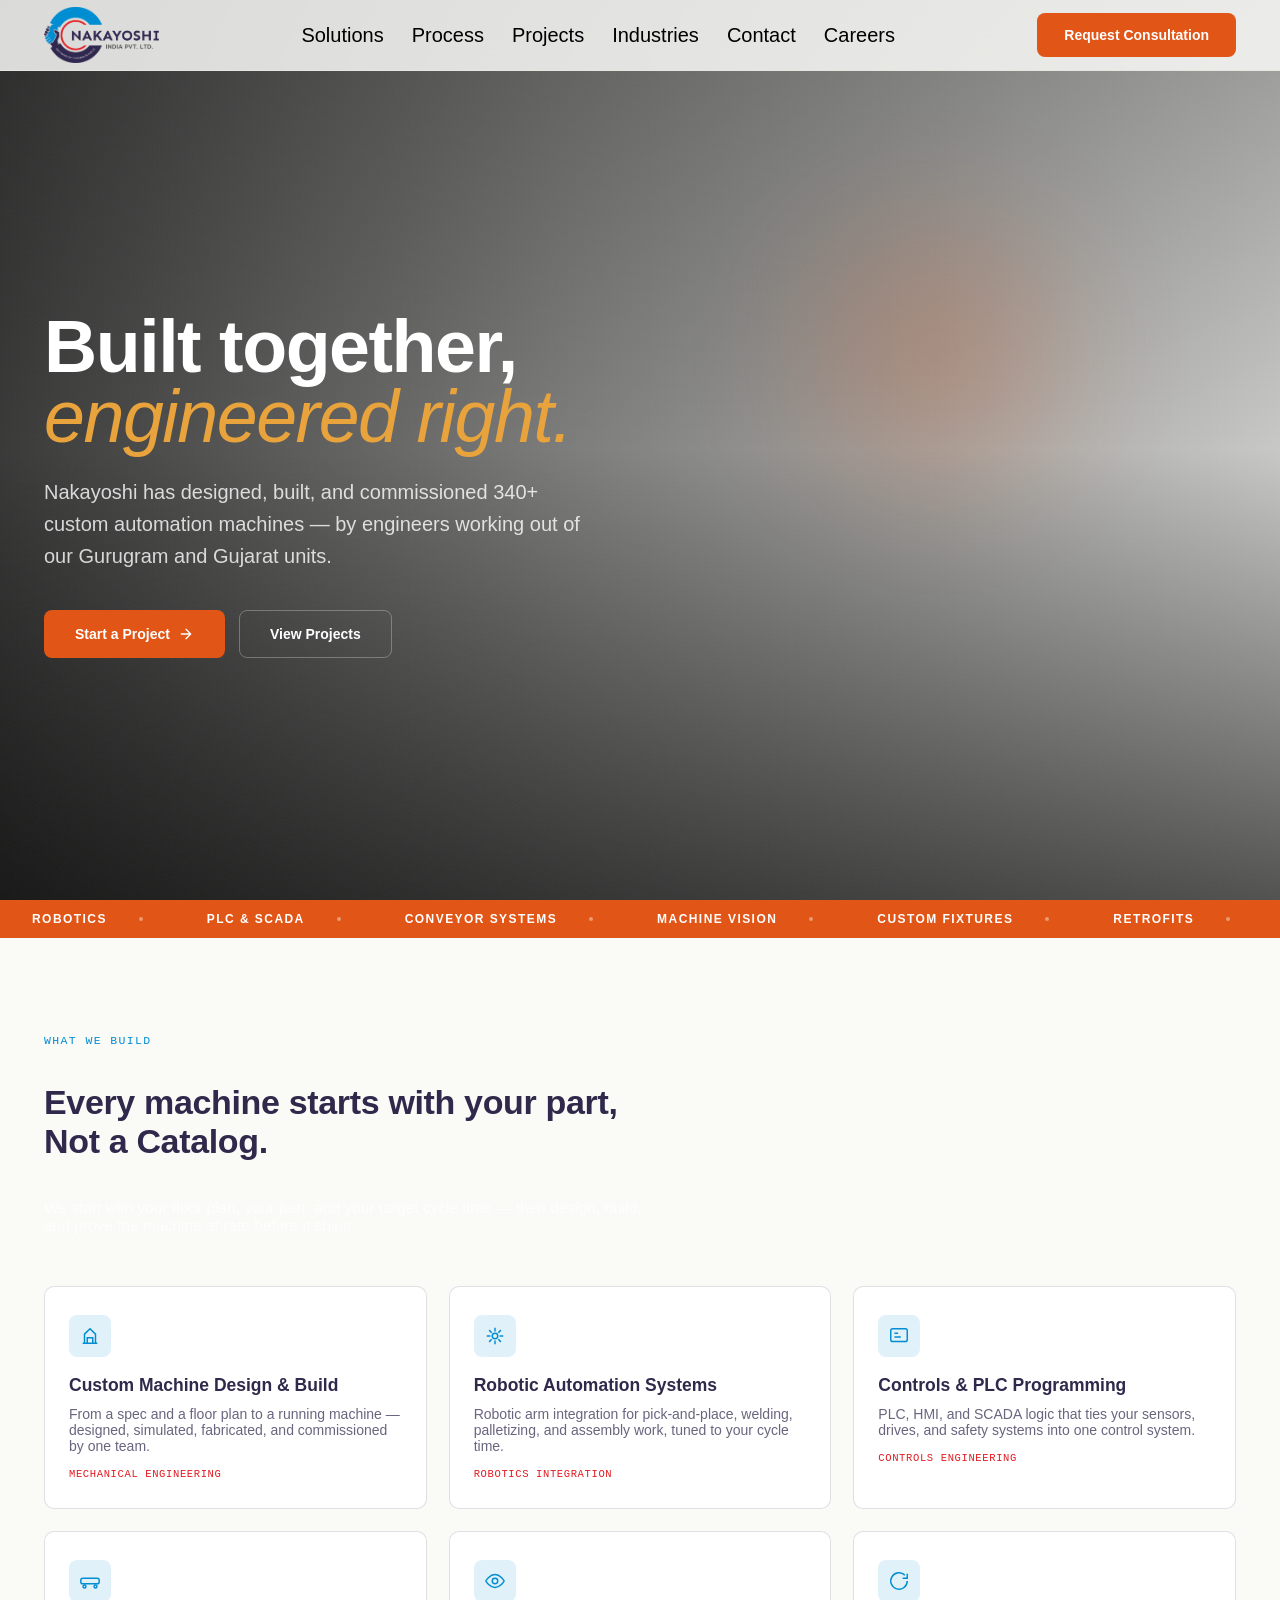
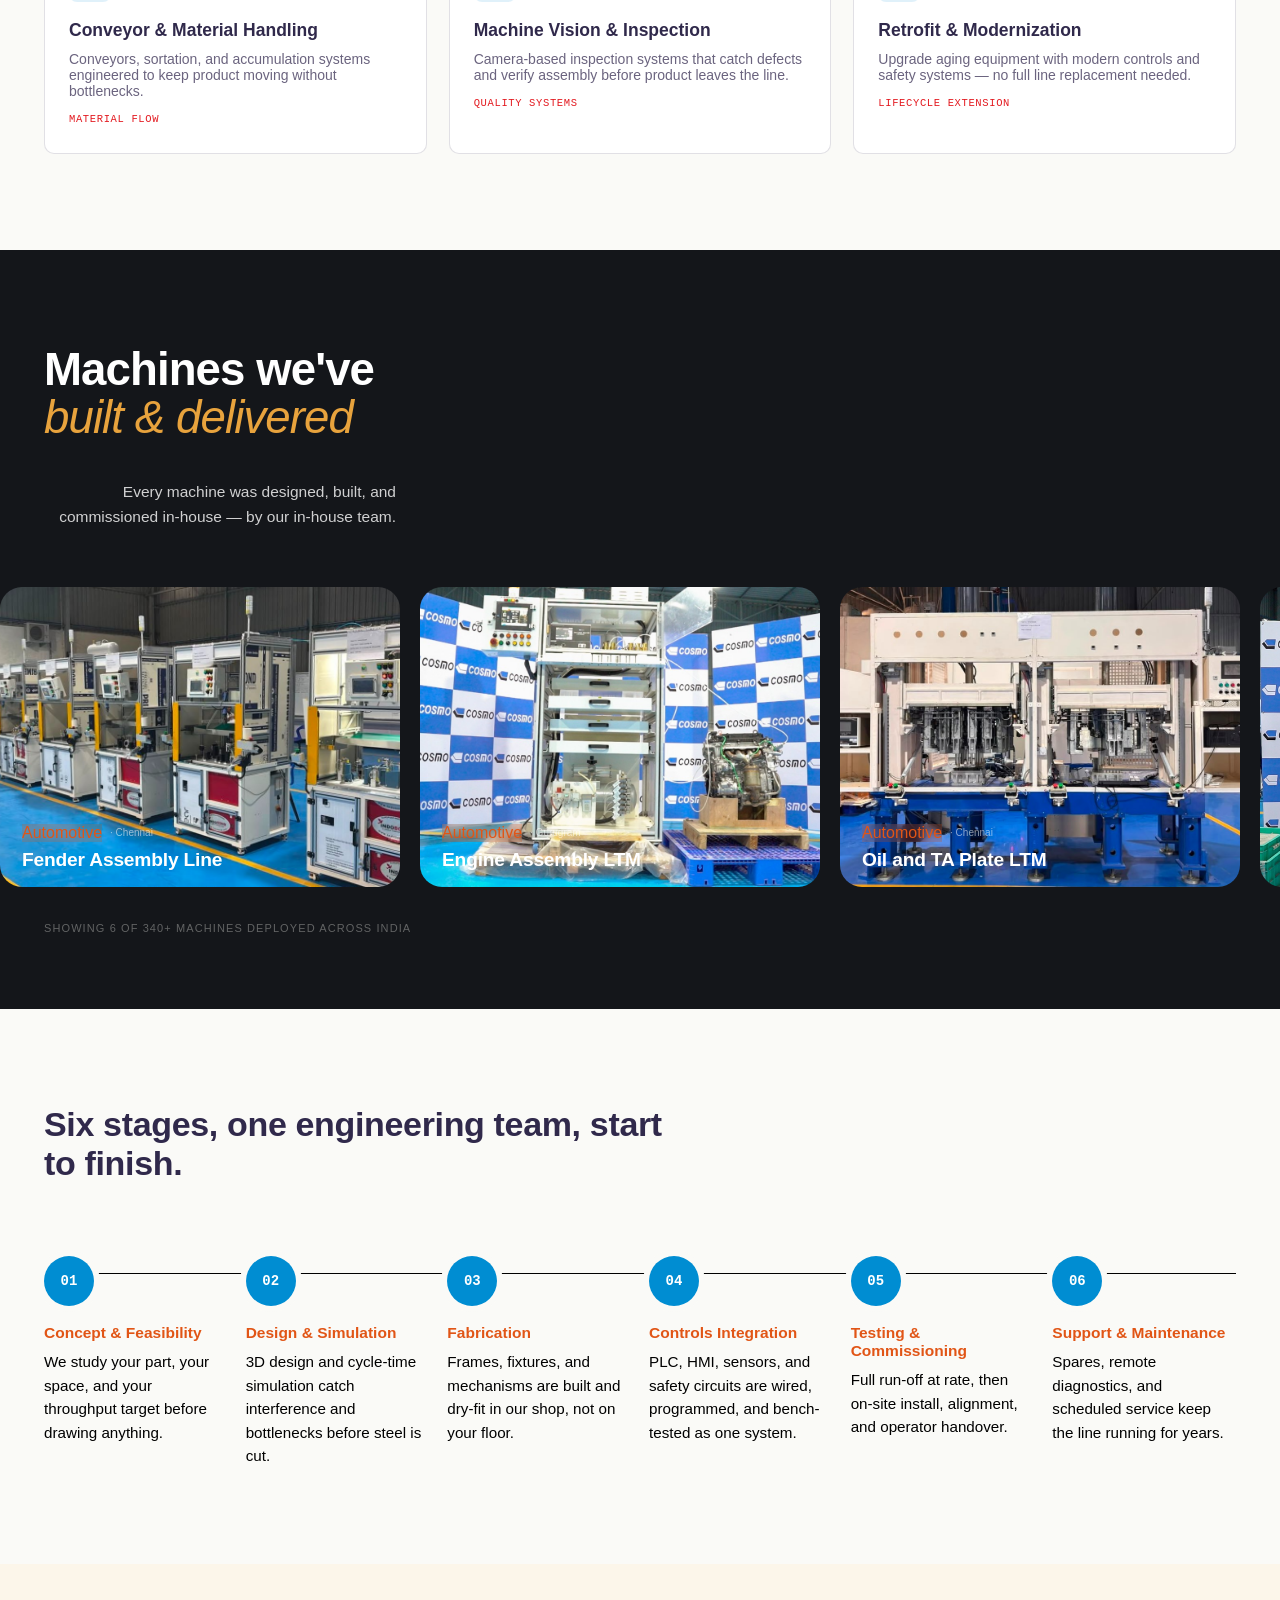
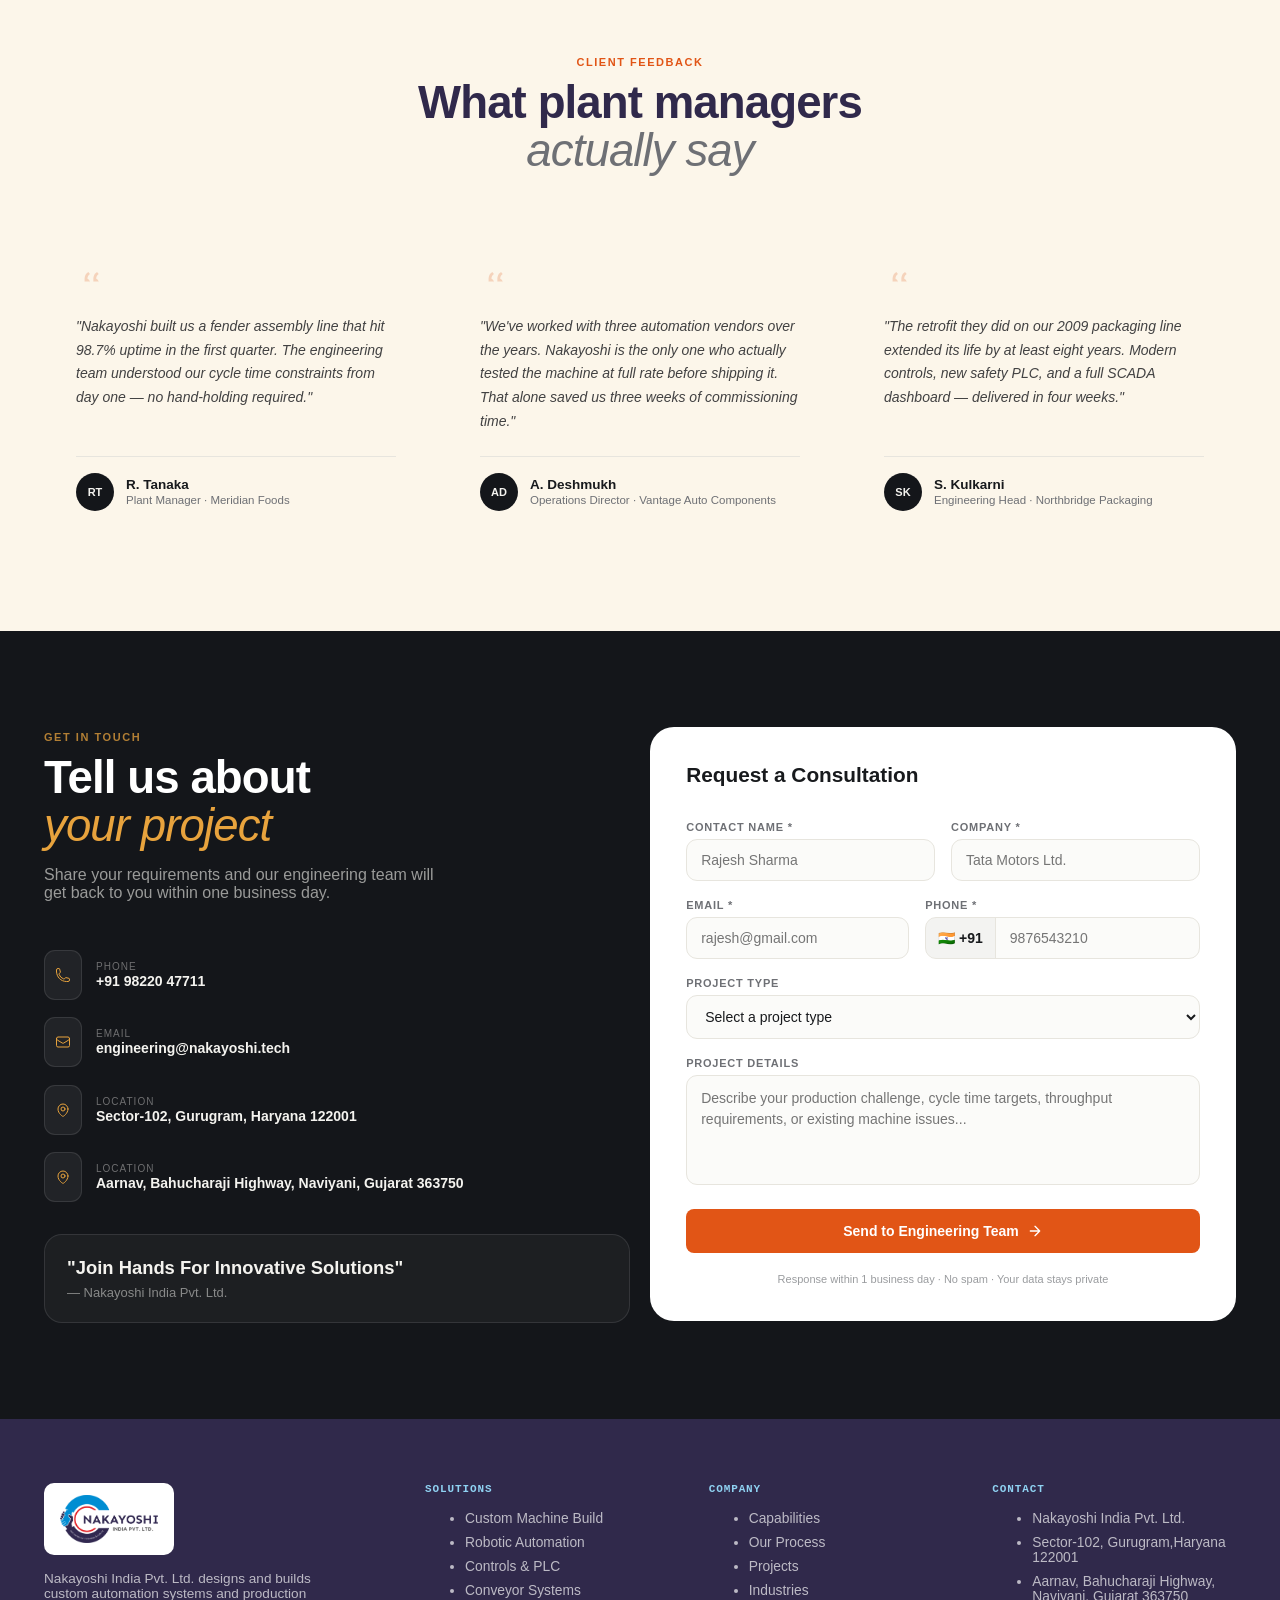
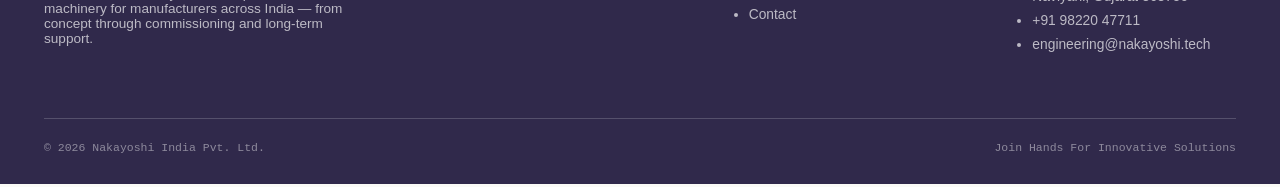
==== index.html @ c23c5d34 "d" ====
<!DOCTYPE html>
<html lang="en">
<head>
<meta charset="UTF-8" />
<meta name="viewport" content="width=device-width, initial-scale=1.0"/>
<title>Nakayoshi India — Custom Automation &amp; Machine Building</title>
<meta name="description" content="Nakayoshi India Pvt. Ltd. builds custom automation machines, robotic systems, and conveyor lines for 12+ industries across India. 340+ machines deployed since 2014."/>

<style>/* ============ TOKENS ============ */
:root{
  --bg:#FAFAF7;
  --fg:#181A1D;
  --card:#FFFFFF;
  --border:#E7E5DE;
  --muted:#6E7075;
  --muted-2:#9A9C9F;

  --primary:#E15516;
  --primary-fg:#FFFFFF;

  --secondary:#14161A;
  --secondary-fg:#F4F3EF;

  --accent:#E8A33D;
  --accent-soft:#FBF3E4;

  --radius:16px;
  --wrap:1240px;

  --font-display:'Space Grotesk', sans-serif;
  --font-body:'Inter', sans-serif;
}

  :root{
    --blue:#008DD2;
    --blue-dark:#0077AE;
    --blue-tint:rgba(0,141,210,.12);
    --navy:#30294B;
    --navy-light:#473F6E;
    --navy-pale:#EEF0F7;
    --red:#E31A20;
    --red-tint:rgba(227,26,32,.10);
    --white:#FFFFFF;
    --black:#0A0A0A;
    --text-body:#27243A;
    --text-mid:#6B647F;
    --on-dark-mid:rgba(255,255,255,.68);
    --on-dark-faint:rgba(255,255,255,.45);
    --line:rgba(48,41,75,.14);
    --line-dark:rgba(255,255,255,.18);
    --font-display:'Space Grotesk',sans-serif;
    --font-body:'Roboto',sans-serif;
    --font-mono:'IBM Plex Mono',monospace;
    --maxw:1180px;
  }


*{box-sizing:border-box;}
html{scroll-behavior:smooth;}
body{
  margin:0;
  background:var(--bg);
  color:var(--fg);
  font-family:var(--font-body);
  font-weight:400;
  -webkit-font-smoothing:antialiased;
  overflow-x:hidden;
}
a{color:inherit;text-decoration:none;}
img{max-width:100%;display:block;}
button{font-family:inherit;cursor:pointer;}
input,select,textarea{font-family:inherit;}

.wrap{max-width:var(--wrap);margin:0 auto;padding:0 24px;}
.wrap2{max-width:var(--wrap);margin:0 auto;padding:0 24px;}


/* ============ TYPE HELPERS ============ */
.italic-accent{font-style:italic;font-weight:300;color:var(--accent);}
.italic-accent-2{font-style:italic;font-weight:300;color:var(--accent);}
.italic-muted{font-style:italic;font-weight:300;color:var(--muted);}

.eyebrow{display:inline-block;font-size:11px;text-transform:uppercase;letter-spacing:.14em;font-weight:600;margin-bottom:.7rem;}
.eyebrow-primary{color:var(--primary);}
.eyebrow-accent{color:rgba(232,163,61,.75);}

.section-title{font-family:var(--font-display);font-size:clamp(2rem,4vw,2.85rem);line-height:1.05;font-weight:600;letter-spacing:-0.02em;}
.section-title.light{color:white}

/* ============ BUTTONS ============ */
.btn{
  display:inline-flex;align-items:center;justify-content:center;gap:8px;
  padding:13px 26px;border-radius:8px;font-size:14px;font-weight:600;
  border:1px solid transparent;transition:all .3s ease;position:relative;overflow:hidden;
}
.btn-primary{background:var(--primary);color:var(--primary-fg);}
.btn-primary:hover{box-shadow:0 10px 30px -8px rgba(225,85,22,.55);transform:translateY(-1px);}
.btn-outline{border-color:rgba(255,255,255,.28);color:#fff;}
.btn-outline:hover{background:rgba(255,255,255,.1);}
.btn-lg{padding:15px 30px;}
.btn-block{width:100%;margin-top:6px;}
.icon-arrow{width:16px;height:16px;transition:transform .3s;}
.btn:hover .icon-arrow{transform:translateX(4px);}

.btn-shimmer::before{
  content:"";position:absolute;top:0;left:-120%;width:60%;height:100%;
  background:linear-gradient(115deg,transparent,rgba(255,255,255,.35),transparent);
  transform:skewX(-20deg);
}
.btn-shimmer:hover::before{animation:shimmer 1.1s ease forwards;}
@keyframes shimmer{to{left:140%;}}

/* ============ HEADER ============ */
.header{
  position:fixed;top:0;left:0;right:0;z-index:100;
  transition:background .4s ease, box-shadow .4s ease, border-color .4s ease;
  border-bottom:1px solid transparent;
}
.header{
  background:rgba(250,250,247,.85);
  backdrop-filter:blur(14px);
  border-bottom-color:var(--border);
}
.header-inner{
  max-width:var(--wrap);margin:0 auto;padding:0 24px;height:70px;
  display:flex;align-items:center;justify-content:space-between;
}
.brand{display:flex;align-items:center;gap:10px;}
.brand-logo{
  width:115px;height:55px;border-radius:9px;color:#fff;
  display:flex;align-items:center;justify-content:center;font-family:var(--font-display);
  font-weight:700;font-size:16px;flex-shrink:0;
}
.brand-text{display:flex;flex-direction:column;line-height:1.15;}
.brand-name{font-family:var(--font-display);font-weight:600;font-size:16px;color:var(--fg);}
.header.scrolled .brand-name{color:var(--fg);}
.hero ~ * .brand-name{color:var(--fg);}

.header:not(.scrolled) .brand-name{color:#fff;}
.brand-sub{font-size:10px;text-transform:uppercase;letter-spacing:.14em;color:rgba(110,112,117,.8);font-weight:500;}


.nav-desktop{display:flex;align-items:center;gap:28px;}
.nav-desktop a{font-size:20px;font-weight:500;color:Black;position:relative;transition:color .3s;}
.header:not(.scrolled) .nav-desktop a{color:black;}
.nav-desktop a:hover{color:var(--fg);}
.header:not(.scrolled) .nav-desktop a:hover{color:#fff;}
.nav-desktop a::after{
  content:"";position:absolute;left:0;bottom:-4px;width:0;height:1px;background:var(--primary);
  transition:width .3s;
}
.nav-desktop a:hover::after{width:100%;}

.header-cta{display:flex;}
.menu-toggle{display:none;background:none;border:none;padding:6px;color:var(--fg);}
.header:not(.scrolled) .menu-toggle{color:#fff;}
.menu-toggle svg{width:26px;height:26px;}

.nav-mobile{
  display:none;flex-direction:column;gap:4px;padding:14px 24px 20px;
  background:var(--bg);border-top:1px solid var(--border);
}
.nav-mobile a{padding:10px 4px;font-size:15px;font-weight:500;color:var(--fg);}
.nav-mobile.open{display:flex;}

/* ============ HERO ============ */
.hero{position:relative;min-height:100vh;display:flex;flex-direction:column;justify-content:space-between;overflow:hidden;}
.hero-bg{position:absolute;inset:0;z-index:0;}
.hero-bg img,
.hero-bg video{ margin-top: 70px; position:absolute;inset:0;width:100%;height:100%;object-fit:cover;}
.hero-gradient-1{position:absolute;inset:0;background:linear-gradient(to right, rgba(0,0,0,.78), rgba(0,0,0,.5) 45%, rgba(0,0,0,.2));}
.hero-gradient-2{position:absolute;inset:0;background:linear-gradient(to top, rgba(0,0,0,.6), transparent 50%, rgba(0,0,0,.25));}
.hero-grain{position:absolute;inset:0;opacity:.05;background-image:url("data:image/svg+xml,%3Csvg xmlns='http://www.w3.org/2000/svg' width='60' height='60'%3E%3Cfilter id='n'%3E%3CfeTurbulence type='fractalNoise' baseFrequency='0.9' numOctaves='2' stitchTiles='stitch'/%3E%3C/filter%3E%3Crect width='100%25' height='100%25' filter='url(%23n)'/%3E%3C/svg%3E");}
.hero-blob{
  position:absolute;top:18%;right:12%;width:380px;height:380px;border-radius:50%;
  background:radial-gradient(circle, rgba(225,85,22,.5), transparent 70%);
  filter:blur(50px);opacity:.5;pointer-events:none;
}
.hero-spacer{height:70px;position:relative;z-index:1;}
.hero-content{position:relative;z-index:1;flex:1;display:flex;flex-direction:column;justify-content:center;padding:2rem 24px;max-width:var(--wrap);margin:0 auto;width:100%;}
.hero-inner{max-width:640px;}
.hero-badge{
  display:inline-flex;align-items:center;gap:9px;padding:7px 15px;border-radius:999px;
  border:1px solid rgba(255,255,255,.15);background:rgba(255,255,255,.08);backdrop-filter:blur(6px);
  margin-bottom:2rem;font-size:11px;text-transform:uppercase;letter-spacing:.14em;color:rgba(255,255,255,.8);font-weight:500;
}
.pulse-dot{position:relative;width:8px;height:8px;display:inline-flex;}
.pulse-ping{position:absolute;inset:0;border-radius:50%;background:var(--primary);opacity:.7;animation:ping 1.6s cubic-bezier(0,0,.2,1) infinite;}
.pulse-core{position:relative;width:8px;height:8px;border-radius:50%;background:var(--primary);}
@keyframes ping{75%,100%{transform:scale(2.2);opacity:0;}}

.hero-title{font-family:var(--font-display);font-size:clamp(2.6rem,7vw,4.6rem);line-height:.95;color:#fff;font-weight:600;letter-spacing:-0.02em;margin:0 0 1.5rem;}
.hero-desc{font-size:clamp(1.05rem,1.6vw,1.25rem);font-weight:300;line-height:1.6;color:rgba(255,255,255,.8);max-width:34rem;margin:0 0 2.4rem;}
.hero-actions{display:flex;flex-wrap:wrap;gap:14px;}

.hero-stats{position:relative;z-index:1;border-top:1px solid rgba(255,255,255,.1);background:rgba(0,0,0,.42);backdrop-filter:blur(10px);}
.hero-stats-inner{max-width:var(--wrap);margin:0 auto;padding:20px 24px;display:grid;grid-template-columns:repeat(4,1fr);}
.stat-item{display:flex;flex-direction:column;align-items:center;text-align:center;padding:8px 0;border-right:1px solid rgba(255,255,255,.1);}
.stat-item:last-child{border-right:none;}
.stat-num{font-family:var(--font-display);font-size:clamp(1.3rem,2.4vw,1.8rem);font-weight:600;color:#fff;letter-spacing:-0.01em;}
.stat-label{font-size:11px;text-transform:uppercase;letter-spacing:.08em;color:rgba(255,255,255,.5);font-weight:500;margin-top:2px;}
.stat-num.dark{color:var(--secondary-fg);}
.stat-label.dark{color:rgba(244,243,239,.5);}

.ticker{position:relative;z-index:1;background:var(--primary);overflow:hidden;padding:12px 0;}
.ticker-track{display:flex;justify-content:flex-end;white-space:nowrap;width:max-content;animation:tickerScroll 24s linear infinite;}
.ticker-item{display:inline-flex;align-items:center;color:#fff;font-size:12px;font-weight:600;text-transform:uppercase;letter-spacing:.12em;padding:0 32px;}
.ticker-item i{width:4px;height:4px;border-radius:50%;background:rgba(255,255,255,.4);margin-left:32px;display:inline-block;}
@keyframes tickerScroll{from{transform:translateX(0);}to{transform:translateX(-50%);}}



/* ============ SECTIONS ============ */
  section{padding:96px 0;position:relative;}
  .section-head{max-width:620px;margin:0 0 52px;}
  .section-head.center{margin-left:auto;margin-right:auto;text-align:center;}
  .section-eyebrow{font-family:var(--font-mono);font-size:11.5px;letter-spacing:.12em;text-transform:uppercase;color:var(--blue);margin-bottom:12px;}
  h2{font-family:var(--font-display);font-weight:700;font-size:34px;letter-spacing:-.01em;margin:0 0 14px;color:var(--navy);}
  .section-head p{color:rgba(255, 255, 255, 0.8);font-size:15.5px;margin:0;}


.section2{padding:5.5rem 0;}
.section-bg{background:var(--bg);}
.section-dark{background:var(--secondary);color:var(--secondary-fg);}
.section-accent{background:var(--accent-soft);}
.section-accent-2{background:#FCF6EA;}

.section-head{display:flex;flex-wrap:wrap;align-items:flex-end;justify-content:space-between;gap:24px;margin-bottom:3.2rem;}
.section-note{max-width:22rem;font-size:14px;color:var(--muted);font-weight:300;line-height:1.6;}
.section-note.right{text-align:right;}
.muted-dark{color:rgba(244,243,239,.6);}

.grid{display:grid;gap:20px;}
.grid-2{grid-template-columns:1fr 1fr;}
.grid-3{grid-template-columns:repeat(3,1fr);}
.gap-sm{gap:16px;}


  /* ---------- solutions grid ---------- */
  .solutions-grid{display:grid;grid-template-columns:repeat(3,1fr);gap:22px;}
  .sol-card{position:relative;border:1px solid var(--line);border-radius:10px;background:#fff;padding:28px 24px;transition:border-color .15s, transform .15s, box-shadow .15s;}
  .sol-card:hover{border-color:var(--blue);transform:translateY(-3px);box-shadow:0 14px 30px -18px rgba(48,41,75,.35);}
  .sol-card .icon{width:42px;height:42px;border-radius:8px;background:var(--blue-tint);display:flex;align-items:center;justify-content:center;margin-bottom:18px;}
  .sol-card .icon svg{width:22px;height:22px;stroke:var(--blue);}
  .sol-card h3{font-family:var(--font-display);font-size:17.5px;margin:0 0 10px;font-weight:600;color:var(--navy);}
  .sol-card p{font-size:14px;color:var(--text-mid);margin:0 0 14px;}
  .sol-card .tag{font-family:var(--font-mono);font-size:10.5px;color:var(--red);letter-spacing:.06em;text-transform:uppercase;}

/* ============ PROJECTS ============ */
.projects-section{padding-bottom:4rem;}
.projects-scroll{
  display:flex;gap:20px;overflow-x:auto;padding:6px 24px 16px;scroll-snap-type:x mandatory;
}
.projects-scroll::-webkit-scrollbar{height:6px;}
.projects-scroll::-webkit-scrollbar-thumb{background:rgba(255,255,255,.15);border-radius:8px;}
.project-card{
  position:relative;flex-shrink:0;width:78vw;max-width:400px;aspect-ratio:4/3;
  border-radius:22px;overflow:hidden;scroll-snap-align:start;cursor:pointer;
}
.project-card img{width:100%;height:100%;object-fit:cover;transition:filter .7s ease, transform .7s ease;}
.project-card:hover img{filter:grayscale(0);transform:scale(1.05);}
.project-overlay{position:absolute;inset:0;background:linear-gradient(to top, rgba(0,0,0,.82), rgba(0,0,0,.15) 55%, transparent);}
.project-info{position:absolute;left:0;right:0;bottom:0;padding:22px;transform:translateY(6px);transition:transform .5s;}
.project-card:hover .project-info{transform:translateY(0);}
.project-meta{display:flex;align-items:center;gap:8px;margin-bottom:7px;}
.tag-primary{color:var(--primary);background:rgba(225,85,22,.22);backdrop-filter:blur(4px);}
.dim{font-size:10px;color:rgba(255,255,255,.55);font-weight:500;}
.project-info h3{font-family:var(--font-display);font-size:1.2rem;color:#fff;font-weight:600;margin:0;letter-spacing:-0.01em;}
.projects-note{color:rgba(244,243,239,.35);font-size:11px;text-transform:uppercase;letter-spacing:.1em;font-weight:500;margin-top:1.2rem;}

/* ============ PROCESS ============ */
  .process-line{position:relative;padding-top:8px;color:black;}
  .process-line::before{
    content:"";position:absolute;top:25px;left:0;right:0;height:1px;
    background:black;z-index:0;
  }
  .process-track{display:grid;grid-template-columns:repeat(6,1fr);gap:18px;position:relative;z-index:1;}
  .process-step{display:flex;flex-direction:column;align-items:flex-start;padding:0 4px 0 0;}
  .process-step .step-num{
    width:50px;height:50px;border-radius:50%;background:#008dd2;color:#fff;
    display:flex;align-items:center;justify-content:center;margin-bottom:18px;flex-shrink:0;
    font-family:var(--font-mono);font-size:14px;font-weight:600;
    box-shadow:0 0 0 6px var(--bg);
  }
  .process-step h4{font-family:var(--font-display);font-size:15.5px;margin:0 0 8px;font-weight:600;color:#e15516;}
  .process-step p{font-size:15.2px;color:black;margin:0;line-height:1.55;}

/* ============ INDUSTRIES ============ */
.stats-panel{background:var(--secondary);border-radius:26px;padding:2.6rem 2rem;margin-bottom:3.5rem;}
.stats-panel-grid{display:grid;grid-template-columns:repeat(4,1fr);gap:1.5rem;}

.industries-grid{align-items:start;}
.mini-card{padding:20px;transition:border-color .35s, box-shadow .35s;opacity:0;transform:translateY(20px);}
.mini-card.in-view{opacity:1;transform:translateY(0);}
.mini-card:hover{border-color:rgba(225,85,22,.3);box-shadow:0 12px 26px -16px rgba(0,0,0,.16);}
.mini-card .emoji{font-size:1.5rem;display:block;margin-bottom:.7rem;}
.mini-card h3{font-size:14px;font-weight:600;margin:0 0 2px;}
.mini-card p{font-size:12px;color:var(--muted);font-weight:500;margin:0;}

.reason-list{display:flex;flex-direction:column;gap:14px;}
.reason-item{display:flex;gap:16px;padding:18px;transition:border-color .35s, box-shadow .35s;opacity:0;transform:translateY(20px);}
.reason-item.in-view{opacity:1;transform:translateY(0);}
.reason-item:hover{border-color:rgba(225,85,22,.3);box-shadow:0 12px 26px -16px rgba(0,0,0,.16);}
.reason-num{
  width:32px;height:32px;border-radius:50%;background:rgba(225,85,22,.1);border:1px solid rgba(225,85,22,.2);
  display:flex;align-items:center;justify-content:center;font-size:11px;font-weight:700;color:var(--primary);flex-shrink:0;
}
.reason-item h3{font-size:14px;font-weight:600;margin:0 0 4px;}
.reason-item p{font-size:12.5px;color:var(--muted);font-weight:300;line-height:1.6;margin:0;}

/* ============ TESTIMONIALS ============ */
.testi-card{padding:32px;display:flex;flex-direction:column;gap:22px;transition:border-color .4s, box-shadow .4s;opacity:0;transform:translateY(20px);}
.testi-card.in-view{opacity:1;transform:translateY(0);}
.testi-card:hover{border-color:rgba(225,85,22,.3);box-shadow:0 16px 36px -18px rgba(0,0,0,.16);}
.quote-icon{color:rgba(225,85,22,.22);}
.testi-quote{font-size:14px;font-style:italic;font-weight:300;line-height:1.7;color:rgba(24,26,29,.82);flex:1;margin:0;}
.testi-author{display:flex;align-items:center;gap:12px;padding-top:16px;border-top:1px solid var(--border);}
.avatar{width:38px;height:38px;border-radius:50%;background:var(--secondary);color:var(--secondary-fg);display:flex;align-items:center;justify-content:center;font-size:11px;font-weight:700;}
.author-name{font-size:13.5px;font-weight:600;margin:0;}
.author-role{font-size:11.5px;color:var(--muted);margin:2px 0 0;}

/* ============ CONTACT ============ */
.contact-grid{align-items:start;}
.contact-info{display:flex;flex-direction:column;gap:2rem;opacity:0;transform:translateY(20px);transition:all .6s;}
.contact-info.in-view{opacity:1;transform:translateY(0);}
.contact-links{display:flex;flex-direction:column;gap:1.1rem;}
.contact-link{display:flex;align-items:center;gap:14px;}
.contact-icon{
  width:38px;height:50px;border-radius:11px;background:rgba(255,255,255,.06);border:1px solid rgba(255,255,255,.1);
  display:flex;align-items:center;justify-content:center;flex-shrink:0;transition:all .3s;
}
.contact-icon svg{width:16px;height:16px;color:var(--accent);}
.contact-link:hover .contact-icon{background:rgba(225,85,22,.18);border-color:rgba(225,85,22,.3);}
.contact-label{display:block;font-size:10px;text-transform:uppercase;letter-spacing:.1em;color:rgba(244,243,239,.4);font-weight:500;}
.contact-value{display:block;font-size:14px;font-weight:600;color:var(--secondary-fg);margin-top:1px;}
.quote-box{border:1px solid rgba(255,255,255,.1);background:rgba(255,255,255,.04);border-radius:18px;padding:22px;}
.quote-text{font-family:var(--font-display);font-size:1.15rem;font-weight:600;color:var(--secondary-fg);margin:0 0 6px;}
.quote-sig{font-size:13px;color:rgba(244,243,239,.5);margin:0;}

.form-card{
  background:var(--card);border-radius:24px;border:1px solid rgba(255,255,255,.1);padding:2.2rem;color:var(--fg);
  opacity:0;transform:translateY(20px);transition:all .6s;
}
.form-card.in-view{opacity:1;transform:translateY(0);}
.form-title{font-family:var(--font-display);font-size:1.3rem;font-weight:600;margin:0 0 1rem;}
#contact-form{display:flex;flex-direction:column;gap:18px;}
.form-row{display:grid;grid-template-columns:1fr 1fr;gap:16px;}
.form-field{display:flex;flex-direction:column;gap:6px;}
.form-field label{font-size:11px;font-weight:600;text-transform:uppercase;letter-spacing:.07em;color:var(--muted);}
.form-field input,.form-field select,.form-field textarea{
  padding:12px 14px;border-radius:11px;border:1px solid var(--border);background:#FBFBF9;font-size:14px;color:var(--fg);
  transition:border-color .25s, box-shadow .25s; outline:none;
}
.form-field textarea{resize:none;line-height:1.5;}
.form-field input:focus,.form-field select:focus,.form-field textarea:focus{
  border-color:var(--primary);box-shadow:0 0 0 3px rgba(225,85,22,.12);
}
.form-field.error input,.form-field.error select,.form-field.error textarea{
  border-color:#E31A20;box-shadow:0 0 0 3px rgba(227,26,32,.10);
}
.field-error{font-size:11px;color:#E31A20;font-weight:500;display:none;margin-top:2px;}
.form-field.error .field-error{display:block;}
.phone-input-group{display:flex;align-items:stretch;border:1px solid var(--border);border-radius:11px;background:#FBFBF9;overflow:hidden;transition:border-color .25s, box-shadow .25s;}
.phone-input-group:focus-within{border-color:var(--primary);box-shadow:0 0 0 3px rgba(225,85,22,.12);}
.phone-cc{
  display:flex;align-items:center;gap:6px;padding:12px 12px;font-size:14px;font-weight:600;color:var(--fg);
  background:rgba(0,0,0,.03);border-right:1px solid var(--border);white-space:nowrap;flex-shrink:0;user-select:none;
}
.phone-input-group input{
  border:none;background:transparent;border-radius:0;box-shadow:none !important;flex:1;min-width:0;
}
.form-field.error .phone-input-group{border-color:#E31A20;box-shadow:0 0 0 3px rgba(227,26,32,.10);}
.form-note{font-size:11px;color:var(--muted-2);text-align:center;margin:2px 0 0;}
 footer{background:var(--navy);padding:64px 0 30px;}
  .foot-grid{display:grid;grid-template-columns:1.4fr 1fr 1fr 1fr;gap:40px;margin-bottom:50px;}
  .foot-logo-badge{display:inline-flex;background:#fff;border-radius:10px;padding:12px 16px;margin-bottom:16px;}
  .foot-logo-badge img{height:48px;width:auto;}
  .foot-grid h5{font-family:var(--font-mono);font-size:11px;letter-spacing:.08em;text-transform:uppercase;color:#8FD2F2;margin:0 0 16px;}
  .foot-grid li{margin-bottom:9px;font-size:13.8px;color:var(--on-dark-mid);}
  .foot-grid li a:hover{color:#fff;}
  .foot-about p{font-size:13.6px;color:var(--on-dark-mid);max-width:300px;margin:0;}
  .foot-bottom{border-top:1px solid var(--line-dark);padding-top:22px;display:flex;justify-content:space-between;font-family:var(--font-mono);font-size:11.5px;color:var(--on-dark-faint);flex-wrap:wrap;gap:10px;}

  /* ---------- responsive ---------- */
  @media (max-width:980px){
    .hero .wrap{grid-template-columns:1fr;}
    .hero-art{order:-1;}
    .solutions-grid{grid-template-columns:repeat(2,1fr);}
    .process-list{grid-template-columns:repeat(3,1fr);}
    .process-step{border-bottom:1px solid var(--line);padding-bottom:22px;}
    .stats-strip{grid-template-columns:repeat(2,1fr);}
    .stat{border-bottom:1px solid var(--line-dark);}
    .adv-grid{grid-template-columns:repeat(2,1fr);}
    .industry-row{grid-template-columns:repeat(3,1fr);}
    .projects-grid{grid-template-columns:repeat(2,1fr);}
    .testi-grid{grid-template-columns:1fr;}
    .cta-section{grid-template-columns:1fr;padding:36px;}
    .foot-grid{grid-template-columns:1fr 1fr;}
    .nav-links{display:none;}
    .burger{display:flex;}
  }
  @media (max-width:600px){
    h1{font-size:36px;}
    .readout-strip{grid-template-columns:repeat(2,1fr);}
    .readout:nth-child(2){border-right:none;}
    .solutions-grid{grid-template-columns:1fr;}
    .projects-grid{grid-template-columns:1fr;}
    .process-list{grid-template-columns:1fr 1fr;}
    .field-row{grid-template-columns:1fr;}
    .foot-grid{grid-template-columns:1fr;}
    .status-bar .contact-line{display:none;}
    section{padding:64px 0;}
  }
@media (prefers-reduced-motion: reduce){
  *{animation-duration:.01ms !important;animation-iteration-count:1 !important;transition-duration:.01ms !important;}
}
</style>
</head>
<body>

<!-- HEADER -->
<header id="site-header" class="header">
  <div class="header-inner">
    <a href="index.html" class="brand">
      <div class="brand-logo"><img src="Assets/Logo.png" alt=""></div>
     
    </a>
    <nav class="nav-desktop">
      <a href="#solutions">Solutions</a>
      <a href="#process">Process</a>
      <a href="#projects">Projects</a>
      <a href="#industries">Industries</a>
      <a href="#contact">Contact</a>
      <a href="careers.html">Careers</a>
    </nav>
    <div class="header-cta">
      <a href="#contact" class="btn btn-primary btn-shimmer">Request Consultation</a>
    </div>
    <button id="menu-toggle" class="menu-toggle" aria-label="Toggle menu">
      <svg viewBox="0 0 24 24" fill="none" stroke="currentColor" stroke-width="1.5"><path stroke-linecap="round" stroke-linejoin="round" d="M3.75 6.75h16.5M3.75 12h16.5m-16.5 5.25h16.5"/></svg>
    </button>
  </div>
  <nav id="nav-mobile" class="nav-mobile">
    <a href="#solutions">Solutions</a>
    <a href="#process">Process</a>
    <a href="#projects">Projects</a>
    <a href="#industries">Industries</a>
    <a href="#contact">Contact</a>
    <a href="#contact" class="btn btn-primary btn-shimmer" style="text-align:center;margin-top:8px;">Request Consultation</a>
  </nav>
</header>

<!-- HERO -->
<section id="hero" class="hero">
  <div class="hero-bg">
    <video src="Assets/Herovid.mp4" autoplay muted loop playsinline></video>
    <div class="hero-gradient-1"></div>
    <div class="hero-gradient-2"></div>
    <div class="hero-grain"></div>
    <div class="hero-blob"></div>
  </div>
  <div class="hero-spacer"></div>
  <div class="hero-content">
    <div class="hero-inner">
      
      <h1 class="hero-title">Built together,<br><span class="italic-accent">engineered right.</span></h1>
      <p class="hero-desc">Nakayoshi has designed, built, and commissioned 340+ custom automation machines — by engineers working out of our Gurugram and Gujarat units.</p>
      <div class="hero-actions">
        <a href="#contact" class="btn btn-primary btn-lg btn-shimmer">
          <span>Start a Project</span>
          <svg class="icon-arrow" viewBox="0 0 24 24" fill="none" stroke="currentColor" stroke-width="2"><path stroke-linecap="round" stroke-linejoin="round" d="M5 12h14m-7-7 7 7-7 7"/></svg>
        </a>
        <a href="#projects" class="btn btn-outline btn-lg">View Projects</a>
      </div>
    </div>
  </div>
</section>
  

  <div class="ticker">
    <div class="ticker-track">
      <span class="ticker-item">Robotics<i></i></span>
      <span class="ticker-item">PLC &amp; SCADA<i></i></span>
      <span class="ticker-item">Conveyor Systems<i></i></span>
      <span class="ticker-item">Machine Vision<i></i></span>
      <span class="ticker-item">Custom Fixtures<i></i></span>
      <span class="ticker-item">Retrofits<i></i></span>
      <span class="ticker-item">Robotics<i></i></span>
      <span class="ticker-item">PLC &amp; SCADA<i></i></span>
      <span class="ticker-item">Conveyor Systems<i></i></span>
      <span class="ticker-item">Machine Vision<i></i></span>
      <span class="ticker-item">Custom Fixtures<i></i></span>
      <span class="ticker-item">Retrofits<i></i></span>
    </div>
  </div>


<!-- SOLUTIONS -->
<section id="solutions">
    <div class="wrap">
      <div class="section-head">
        <div class="section-eyebrow">What We Build</div>
        <h2>Every machine starts with your part,
Not a Catalog.</h2>
        <p>We start with your floor plan, your part, and your target cycle time — then design, build, and prove the machine at rate before it ships.</p>
      </div>
      <div class="solutions-grid">

        <div class="sol-card">
          <div class="icon"><svg viewBox="0 0 24 24" fill="none" stroke-width="1.6"><path d="M4 20h16M6 20V10l6-6 6 6v10M9 20v-6h6v6"/></svg></div>
          <h3>Custom Machine Design &amp; Build</h3>
          <p>From a spec and a floor plan to a running machine — designed, simulated, fabricated, and commissioned by one team.</p>
          <div class="tag">Mechanical Engineering</div>
        </div>

        <div class="sol-card">
          <div class="icon"><svg viewBox="0 0 24 24" fill="none" stroke-width="1.6"><circle cx="12" cy="12" r="3"/><path d="M12 3v4M12 17v4M3 12h4M17 12h4M5.6 5.6l2.8 2.8M15.6 15.6l2.8 2.8M5.6 18.4l2.8-2.8M15.6 8.4l2.8-2.8"/></svg></div>
          <h3>Robotic Automation Systems</h3>
          <p>Robotic arm integration for pick-and-place, welding, palletizing, and assembly work, tuned to your cycle time.</p>
          <div class="tag">Robotics Integration</div>
        </div>

        <div class="sol-card">
          <div class="icon"><svg viewBox="0 0 24 24" fill="none" stroke-width="1.6"><rect x="3" y="4" width="18" height="14" rx="2"/><path d="M7 9h4M7 13h7"/></svg></div>
          <h3>Controls &amp; PLC Programming</h3>
          <p>PLC, HMI, and SCADA logic that ties your sensors, drives, and safety systems into one control system.</p>
          <div class="tag">Controls Engineering</div>
        </div>

        <div class="sol-card">
          <div class="icon"><svg viewBox="0 0 24 24" fill="none" stroke-width="1.6"><rect x="2" y="9" width="20" height="6" rx="2"/><circle cx="6" cy="18" r="1.6"/><circle cx="18" cy="18" r="1.6"/></svg></div>
          <h3>Conveyor &amp; Material Handling</h3>
          <p>Conveyors, sortation, and accumulation systems engineered to keep product moving without bottlenecks.</p>
          <div class="tag">Material Flow</div>
        </div>

        <div class="sol-card">
          <div class="icon"><svg viewBox="0 0 24 24" fill="none" stroke-width="1.6"><path d="M2 12s4-7 10-7 10 7 10 7-4 7-10 7-10-7-10-7Z"/><circle cx="12" cy="12" r="3"/></svg></div>
          <h3>Machine Vision &amp; Inspection</h3>
          <p>Camera-based inspection systems that catch defects and verify assembly before product leaves the line.</p>
          <div class="tag">Quality Systems</div>
        </div>

        <div class="sol-card">
          <div class="icon"><svg viewBox="0 0 24 24" fill="none" stroke-width="1.6"><path d="M21 12a9 9 0 1 1-2.6-6.4M21 4v5h-5"/></svg></div>
          <h3>Retrofit &amp; Modernization</h3>
          <p>Upgrade aging equipment with modern controls and safety systems — no full line replacement needed.</p>
          <div class="tag">Lifecycle Extension</div>
        </div>

      </div>
    </div>
  </section>
<!-- PROJECTS -->
<section id="projects" class="section section-dark projects-section">
  <div class="wrap">
    <div class="section-head animate-on-scroll">
      <div>
     
        <h2 class="section-title light">Machines we've<br><span class="italic-accent-2">built &amp; delivered</span></h2>
      </div>
      <p class="section-note right muted-dark">Every machine was designed, built, and commissioned in-house — by our in-house team.</p>
    </div>
  </div>

  <div class="projects-scroll">
    <div class="project-card">
      <img src="Assets/machines/Valeo.jpeg" alt="Fender Assembly Line" loading="lazy">
      
      <div class="project-info">
        <div class="project-meta"><span class="tag tag-primary">Automotive</span><span class="dim">· Chennai</span></div>
        <h3>Fender Assembly Line</h3>
      </div>
    </div>
    <div class="project-card">
      <img src="Assets/machines/Engine_assembly.jpeg" alt="Engine Assembly LTM" loading="lazy">
      >
      <div class="project-info">
        <div class="project-meta"><span class="tag tag-primary">Automotive</span><span class="dim">· Gurugram</span></div>
        <h3>Engine Assembly LTM</h3>
      </div>
    </div>
    <div class="project-card">
      <img src="Assets/machines/OilandTAplate.jpeg" alt="Oil and TA Plate LTM" loading="lazy">
     
      <div class="project-info">
        <div class="project-meta"><span class="tag tag-primary">Automotive</span><span class="dim">· Chennai</span></div>
        <h3>Oil and TA Plate LTM</h3>
      </div>
    </div>
    <div class="project-card">
      <img src="Assets/machines/coolingelemnt.jpeg" alt="Cooling Element LTM" loading="lazy">
   
      <div class="project-info">
        <div class="project-meta"><span class="tag tag-primary">Automotive</span><span class="dim">· Gurugram</span></div>
        <h3>Cooling Element LTM</h3>
      </div>
    </div>
    <div class="project-card">
      <img src="Assets/machines/Servopress.jpeg" alt="Servo Press Machine" loading="lazy">
  
      <div class="project-info">
        <div class="project-meta"><span class="tag tag-primary">Automotive</span><span class="dim">· Gurugram</span></div>
        <h3>Servo Press Machine</h3>
      </div>
    </div>
    <div class="project-card">
      <img src="Assets/machines/ZipInspection.jpeg" alt="Zip Inspection Machine" loading="lazy">
     
      <div class="project-info">
        <div class="project-meta"><span class="tag tag-primary">Automotive</span><span class="dim">· Gurugram</span></div>
        <h3>Zip Inspection Machine</h3>
      </div>
    </div>
  </div>
  <div class="wrap"><p class="projects-note">Showing 6 of 340+ machines deployed across India</p></div>
</section>

<!-- PROCESS -->
  <section id="process">
    <div class="wrap">
      <div class="section-head">

        <h2>Six stages, one engineering team, start to finish.</h2>
       
      </div>
      <div class="process-line">
        <div class="process-track">
          <div class="process-step"><div class="step-num">01</div><h4>Concept &amp; Feasibility</h4><p>We study your part, your space, and your throughput target before drawing anything.</p></div>
          <div class="process-step"><div class="step-num">02</div><h4>Design &amp; Simulation</h4><p>3D design and cycle-time simulation catch interference and bottlenecks before steel is cut.</p></div>
          <div class="process-step"><div class="step-num">03</div><h4>Fabrication</h4><p>Frames, fixtures, and mechanisms are built and dry-fit in our shop, not on your floor.</p></div>
          <div class="process-step"><div class="step-num">04</div><h4>Controls Integration</h4><p>PLC, HMI, sensors, and safety circuits are wired, programmed, and bench-tested as one system.</p></div>
          <div class="process-step"><div class="step-num">05</div><h4>Testing &amp; Commissioning</h4><p>Full run-off at rate, then on-site install, alignment, and operator handover.</p></div>
          <div class="process-step"><div class="step-num">06</div><h4>Support &amp; Maintenance</h4><p>Spares, remote diagnostics, and scheduled service keep the line running for years.</p></div>
        </div>
      </div>
    </div>
  </section>

<!-- INDUSTRIES 
<section id="industries" class="section">
  <div class="wrap">
    <div class="stats-panel animate-on-scroll">
      <div class="stats-panel-grid">
        <div class="stat-item"><span class="stat-num dark">2014</span><span class="stat-label dark">Founded</span></div>
        <div class="stat-item"><span class="stat-num dark">340+</span><span class="stat-label dark">Machines Built</span></div>
        <div class="stat-item"><span class="stat-num dark">12</span><span class="stat-label dark">Industries Served</span></div>
        <div class="stat-item"><span class="stat-num dark">86</span><span class="stat-label dark">Engineers on Staff</span></div>
      </div>
    </div>

    <div class="grid grid-2 industries-grid">
      <div>
        <div class="animate-on-scroll" style="margin-bottom:2rem;">
          <span class="eyebrow eyebrow-primary">Industries Served</span>
          <h2 class="section-title">12 sectors,<br><span class="italic-muted">one team</span></h2>
        </div>
        <div class="grid grid-2 gap-sm">
          <div class="card mini-card animate-on-scroll"><span class="emoji">🏎</span><h3>Automotive</h3><p>180+ machines</p></div>
          <div class="card mini-card animate-on-scroll"><span class="emoji">🏭</span><h3>Food &amp; Beverage</h3><p>42 projects</p></div>
          <div class="card mini-card animate-on-scroll"><span class="emoji">⚗️</span><h3>Pharmaceutical</h3><p>28 projects</p></div>
          <div class="card mini-card animate-on-scroll"><span class="emoji">📦</span><h3>Packaging</h3><p>55 projects</p></div>
          <div class="card mini-card animate-on-scroll"><span class="emoji">🔧</span><h3>Consumer Goods</h3><p>19 projects</p></div>
          <div class="card mini-card animate-on-scroll"><span class="emoji">💡</span><h3>Electronics</h3><p>16 projects</p></div>
        </div>
      </div>
      <div>
        <div class="animate-on-scroll" style="margin-bottom:2rem;">
          <span class="eyebrow eyebrow-primary">Why Nakayoshi</span>
          <h2 class="section-title">Four reasons<br><span class="italic-muted">to choose us</span></h2>
        </div>
        <div class="reason-list">
          <div class="card reason-item animate-on-scroll">
            <span class="reason-num">01</span>
            <div><h3>Engineering-Led</h3><p>Every project is led by a senior mechanical or controls engineer — not a salesperson.</p></div>
          </div>
          <div class="card reason-item animate-on-scroll">
            <span class="reason-num">02</span>
            <div><h3>Built for Your Line</h3><p>No standard catalogue. Every machine is designed around your cycle time, space, and process.</p></div>
          </div>
          <div class="card reason-item animate-on-scroll">
            <span class="reason-num">03</span>
            <div><h3>Tested Before It Ships</h3><p>Full production-rate testing at our Pune factory. If it doesn't pass, it doesn't leave.</p></div>
          </div>
          <div class="card reason-item animate-on-scroll">
            <span class="reason-num">04</span>
            <div><h3>Supported After Commissioning</h3><p>Dedicated support engineers and 24-hour response SLA for critical line stoppages.</p></div>
          </div>
        </div>
      </div>
    </div>
  </div>
</section>
 -->
<!-- TESTIMONIALS -->
<section id="testimonials" class="section2 section-accent-2">
  <div class="wrap2">
    <div class="animate-on-scroll" style="text-align:center;margin-bottom:3.5rem;">
      <span class="eyebrow eyebrow-primary">Client Feedback</span>
      <h2 class="section-title">What plant managers<br><span class="italic-muted">actually say</span></h2>
    </div>
    <div class="grid grid-3">
      <div class="card testi-card animate-on-scroll">
        <svg class="quote-icon" width="30" height="30" viewBox="0 0 24 24" fill="currentColor"><path d="M11.192 15.757c0-.88-.23-1.618-.69-2.217-.326-.412-.768-.736-1.325-.972V12.5c0-1.584.655-2.826 1.966-3.728l-1.326-1.58c-1.339.891-2.217 1.993-2.634 3.31-.383 1.205-.291 2.47-.291 4.296h4.3zM18.192 15.757c0-.88-.23-1.618-.69-2.217-.326-.412-.768-.736-1.325-.972V12.5c0-1.584.655-2.826 1.966-3.728l-1.326-1.58c-1.339.891-2.217 1.993-2.634 3.31-.383 1.205-.291 2.47-.291 4.296h4.3z"/></svg>
        <p class="testi-quote">"Nakayoshi built us a fender assembly line that hit 98.7% uptime in the first quarter. The engineering team understood our cycle time constraints from day one — no hand-holding required."</p>
        <div class="testi-author">
          <div class="avatar">RT</div>
          <div><p class="author-name">R. Tanaka</p><p class="author-role">Plant Manager · Meridian Foods</p></div>
        </div>
      </div>
      <div class="card testi-card animate-on-scroll">
        <svg class="quote-icon" width="30" height="30" viewBox="0 0 24 24" fill="currentColor"><path d="M11.192 15.757c0-.88-.23-1.618-.69-2.217-.326-.412-.768-.736-1.325-.972V12.5c0-1.584.655-2.826 1.966-3.728l-1.326-1.58c-1.339.891-2.217 1.993-2.634 3.31-.383 1.205-.291 2.47-.291 4.296h4.3zM18.192 15.757c0-.88-.23-1.618-.69-2.217-.326-.412-.768-.736-1.325-.972V12.5c0-1.584.655-2.826 1.966-3.728l-1.326-1.58c-1.339.891-2.217 1.993-2.634 3.31-.383 1.205-.291 2.47-.291 4.296h4.3z"/></svg>
        <p class="testi-quote">"We've worked with three automation vendors over the years. Nakayoshi is the only one who actually tested the machine at full rate before shipping it. That alone saved us three weeks of commissioning time."</p>
        <div class="testi-author">
          <div class="avatar">AD</div>
          <div><p class="author-name">A. Deshmukh</p><p class="author-role">Operations Director · Vantage Auto Components</p></div>
        </div>
      </div>
      <div class="card testi-card animate-on-scroll">
        <svg class="quote-icon" width="30" height="30" viewBox="0 0 24 24" fill="currentColor"><path d="M11.192 15.757c0-.88-.23-1.618-.69-2.217-.326-.412-.768-.736-1.325-.972V12.5c0-1.584.655-2.826 1.966-3.728l-1.326-1.58c-1.339.891-2.217 1.993-2.634 3.31-.383 1.205-.291 2.47-.291 4.296h4.3zM18.192 15.757c0-.88-.23-1.618-.69-2.217-.326-.412-.768-.736-1.325-.972V12.5c0-1.584.655-2.826 1.966-3.728l-1.326-1.58c-1.339.891-2.217 1.993-2.634 3.31-.383 1.205-.291 2.47-.291 4.296h4.3z"/></svg>
        <p class="testi-quote">"The retrofit they did on our 2009 packaging line extended its life by at least eight years. Modern controls, new safety PLC, and a full SCADA dashboard — delivered in four weeks."</p>
        <div class="testi-author">
          <div class="avatar">SK</div>
          <div><p class="author-name">S. Kulkarni</p><p class="author-role">Engineering Head · Northbridge Packaging</p></div>
        </div>
      </div>
    </div>
  </div>
</section>

<!-- CONTACT -->
<section id="contact" class="section section-dark">
  <div class="wrap2">
    <div class="grid grid-2 contact-grid">
      <div class="contact-info animate-on-scroll">
        <div>
          <span class="eyebrow eyebrow-accent">Get in Touch</span>
          <h2 class="section-title light">Tell us about<br><span class="italic-accent-2">your project</span></h2>
          <p class="muted-dark" style="max-width:26rem;margin-top:1rem;">Share your requirements and our engineering team will get back to you within one business day.</p>
        </div>
        <div class="contact-links">
          <a href="tel:+919822047711" class="contact-link">
            <span class="contact-icon"><svg viewBox="0 0 24 24" fill="none" stroke="currentColor" stroke-width="1.5"><path stroke-linecap="round" stroke-linejoin="round" d="M2.25 6.75c0 8.284 6.716 15 15 15h2.25a2.25 2.25 0 0 0 2.25-2.25v-1.372c0-.516-.351-.966-.852-1.091l-4.423-1.106c-.44-.11-.902.055-1.173.417l-.97 1.293c-.282.376-.769.542-1.21.38a12.035 12.035 0 0 1-7.143-7.143c-.162-.441.004-.928.38-1.21l1.293-.97c.363-.271.527-.734.417-1.173L6.963 3.102a1.125 1.125 0 0 0-1.091-.852H4.5A2.25 2.25 0 0 0 2.25 4.5v2.25Z"/></svg></span>
            <span><span class="contact-label">Phone</span><span class="contact-value">+91 98220 47711</span></span>
          </a>
          <a href="mailto:engineering@nakayoshi.tech" class="contact-link">
            <span class="contact-icon"><svg viewBox="0 0 24 24" fill="none" stroke="currentColor" stroke-width="1.5"><path stroke-linecap="round" stroke-linejoin="round" d="M21.75 6.75v10.5a2.25 2.25 0 0 1-2.25 2.25h-15a2.25 2.25 0 0 1-2.25-2.25V6.75m19.5 0A2.25 2.25 0 0 0 19.5 4.5h-15a2.25 2.25 0 0 0-2.25 2.25m19.5 0v.243a2.25 2.25 0 0 1-1.07 1.916l-7.5 4.615a2.25 2.25 0 0 1-2.36 0L3.32 8.91a2.25 2.25 0 0 1-1.07-1.916V6.75"/></svg></span>
            <span><span class="contact-label">Email</span><span class="contact-value">engineering@nakayoshi.tech</span></span>
          </a>
           <a href="https://maps.app.goo.gl/a6r82aFq2qUEvBwC9" target="_blank" class="contact-link">
            
          <div class="contact-link">
            <span class="contact-icon"><svg viewBox="0 0 24 24" fill="none" stroke="currentColor" stroke-width="1.5"><path stroke-linecap="round" stroke-linejoin="round" d="M15 10.5a3 3 0 1 1-6 0 3 3 0 0 1 6 0Z"/><path stroke-linecap="round" stroke-linejoin="round" d="M19.5 10.5c0 7.142-7.5 11.25-7.5 11.25S4.5 17.642 4.5 10.5a7.5 7.5 0 1 1 15 0Z"/></svg></span>
            <span><span class="contact-label">Location</span><span class="contact-value">Sector-102, Gurugram, Haryana 122001
            
            </span></span>
          </div>
           </a>

          <a href="https://maps.app.goo.gl/hm9XKbzHAXEpH2z58" target="_blank" class="contact-link">
            
           <div class="contact-link">
            <span class="contact-icon"><svg viewBox="0 0 24 24" fill="none" stroke="currentColor" stroke-width="1.5"><path stroke-linecap="round" stroke-linejoin="round" d="M15 10.5a3 3 0 1 1-6 0 3 3 0 0 1 6 0Z"/><path stroke-linecap="round" stroke-linejoin="round" d="M19.5 10.5c0 7.142-7.5 11.25-7.5 11.25S4.5 17.642 4.5 10.5a7.5 7.5 0 1 1 15 0Z"/></svg></span>
            <span><span class="contact-label">Location</span><span class="contact-value">
         Aarnav, Bahucharaji Highway, Naviyani, Gujarat 363750
            </span></span>
          </div>
          </a>
        </div>
        <div class="quote-box">
          <p class="quote-text">"Join Hands For Innovative Solutions"</p>
          <p class="quote-sig">— Nakayoshi India Pvt. Ltd.</p>
        </div>
      </div>

      <div class="form-card animate-on-scroll">
        <form id="contact-form" novalidate>
          <h3 class="form-title">Request a Consultation</h3>
          <div class="form-row">
            <div class="form-field">
              <label>Contact Name *</label>
              <input type="text" name="name" required placeholder="Rajesh Sharma">
            </div>
            <div class="form-field">
              <label>Company *</label>
              <input type="text" name="company" required placeholder="Tata Motors Ltd.">
            </div>
          </div>
          <div class="form-row">
            <div class="form-field" id="email-field">
              <label>Email *</label>
              <input type="email" name="email" id="email-input" required placeholder="rajesh@gmail.com" autocomplete="email">
              <span class="field-error" id="email-error">Please enter a valid email address.</span>
            </div>
            <div class="form-field" id="phone-field">
              <label>Phone *</label>
              <div class="phone-input-group">
                <span class="phone-cc">🇮🇳 +91</span>
                <input type="tel" name="phone" id="phone-input" required placeholder="9876543210" inputmode="numeric" maxlength="10" autocomplete="tel-national">
              </div>
              <span class="field-error" id="phone-error">Enter a valid 10-digit mobile number.</span>
            </div>
          </div>
          <div class="form-field">
            <label>Project Type</label>
            <select name="projectType">
              <option value="">Select a project type</option>
              <option>Custom Machine Design &amp; Build</option>
              <option>Robotic Automation</option>
              <option>Controls &amp; PLC Programming</option>
              <option>Conveyor &amp; Material Handling</option>
              <option>Machine Vision &amp; Inspection</option>
              <option>Retrofit &amp; Modernization</option>
              <option>Other / Not sure yet</option>
            </select>
          </div>
          <div class="form-field">
            <label>Project Details</label>
            <textarea name="details" rows="4" placeholder="Describe your production challenge, cycle time targets, throughput requirements, or existing machine issues..."></textarea>
          </div>
          <button type="submit" class="btn btn-primary btn-shimmer btn-block">
            <span>Send to Engineering Team</span>
            <svg class="icon-arrow" viewBox="0 0 24 24" fill="none" stroke="currentColor" stroke-width="2"><path stroke-linecap="round" stroke-linejoin="round" d="M5 12h14m-7-7 7 7-7 7"/></svg>
          </button>
          <p class="form-note">Response within 1 business day · No spam · Your data stays private</p>
        </form>
      </div>
    </div>
  </div>
</section>

<!-- FOOTER -->

<footer>
  <div class="wrap">
    <div class="foot-grid">
      <div class="foot-about">
        <div class="foot-logo-badge"><img src="Assets/Logo.png" alt="Nakayoshi India Pvt. Ltd."></div>
        <p>Nakayoshi India Pvt. Ltd. designs and builds custom automation systems and production machinery for manufacturers across India — from concept through commissioning and long-term support.</p>
      </div>
      <div>
        <h5>Solutions</h5>
        <ul>
          <li><a href="#solutions">Custom Machine Build</a></li>
          <li><a href="#solutions">Robotic Automation</a></li>
          <li><a href="#solutions">Controls &amp; PLC</a></li>
          <li><a href="#solutions">Conveyor Systems</a></li>
        </ul>
      </div>
      <div>
        <h5>Company</h5>
        <ul>
          <li><a href="#capabilities">Capabilities</a></li>
          <li><a href="#process">Our Process</a></li>
          <li><a href="#projects">Projects</a></li>
          <li><a href="#industries">Industries</a></li>
          <li><a href="#contact">Contact</a></li>
        </ul>
      </div>
      <div>
        <h5>Contact</h5>
        <ul>
          <li>Nakayoshi India Pvt. Ltd.</li>
          <li>Sector-102, Gurugram,Haryana 122001</li>
          <li>Aarnav, Bahucharaji Highway,  Naviyani, Gujarat 363750</li>
          <li>+91 98220 47711</li>
          <li>engineering@nakayoshi.tech</li>
        </ul>
      </div>
    </div>
    <div class="foot-bottom">
      <span>© 2026 Nakayoshi India Pvt. Ltd.</span>
      <span>Join Hands For Innovative Solutions</span>
    </div>
  </div>
</footer>


<script >document.addEventListener('DOMContentLoaded', () => {

  /* Header background on scroll */
  const header = document.getElementById('site-header');
  const onScroll = () => {
    if (window.scrollY > 40) {
      header.classList.add('scrolled');
    } else {
      header.classList.remove('scrolled');
    }
  };
  onScroll();
  window.addEventListener('scroll', onScroll, { passive: true });

  /* Mobile menu toggle */
  const menuToggle = document.getElementById('menu-toggle');
  const navMobile = document.getElementById('nav-mobile');
  menuToggle.addEventListener('click', () => {
    navMobile.classList.toggle('open');
  });
  navMobile.querySelectorAll('a').forEach(link => {
    link.addEventListener('click', () => navMobile.classList.remove('open'));
  });

  /* Scroll reveal animation */
  const revealEls = document.querySelectorAll('.animate-on-scroll');
  const observer = new IntersectionObserver((entries) => {
    entries.forEach((entry, i) => {
      if (entry.isIntersecting) {
        setTimeout(() => entry.target.classList.add('in-view'), i * 60);
        observer.unobserve(entry.target);
      }
    });
  }, { threshold: 0.15, rootMargin: '0px 0px -40px 0px' });
  revealEls.forEach(el => observer.observe(el));

  /* ---------- Contact form validation + submit ---------- */
  const form = document.getElementById('contact-form');
  const emailField = document.getElementById('email-field');
  const emailInput = document.getElementById('email-input');
  const emailError = document.getElementById('email-error');
  const phoneField = document.getElementById('phone-field');
  const phoneInput = document.getElementById('phone-input');
  const phoneError = document.getElementById('phone-error');

  // Only allow digits in the phone field, capped at 10 digits
  phoneInput.addEventListener('input', () => {
    phoneInput.value = phoneInput.value.replace(/\D/g, '').slice(0, 10);
    clearError(phoneField);
  });
  phoneInput.addEventListener('paste', (e) => {
    e.preventDefault();
    const pasted = (e.clipboardData || window.clipboardData).getData('text');
    const digits = pasted.replace(/\D/g, '').slice(0, 10);
    phoneInput.value = digits;
    clearError(phoneField);
  });

  emailInput.addEventListener('input', () => clearError(emailField));

  function clearError(fieldEl){
    fieldEl.classList.remove('error');
  }
  function showError(fieldEl){
    fieldEl.classList.add('error');
  }

  // Must be a proper, valid @gmail.com address (e.g. name123@gmail.com)
  function isValidGmail(value){
    const gmailPattern = /^[a-zA-Z0-9](?:[a-zA-Z0-9._%+-]{0,63})@gmail\.com$/;
    return gmailPattern.test(value.trim().toLowerCase());
  }

  // Must be exactly 10 digits, no more, no less, and start 6-9 (valid Indian mobile)
  function isValidPhone(value){
    return /^[6-9]\d{9}$/.test(value.trim());
  }

  function validateForm(){
    let valid = true;

    if (!isValidGmail(emailInput.value)) {
      showError(emailField);
      valid = false;
    } else {
      clearError(emailField);
    }

    if (!isValidPhone(phoneInput.value)) {
      showError(phoneField);
      valid = false;
    } else {
      clearError(phoneField);
    }

    return valid;
  }

  form.addEventListener('submit', async (e) => {
    e.preventDefault();

    if (!validateForm()) {
      const firstError = form.querySelector('.form-field.error');
      if (firstError) firstError.scrollIntoView({ behavior: 'smooth', block: 'center' });
      return;
    }

    const btn = form.querySelector('button[type="submit"]');
    const btnText = btn.querySelector('span');
    const original = btnText.textContent;

    btn.disabled = true;
    btnText.textContent = 'Sending...';

    try {
      const formData = new FormData(form);
      // send phone with country code prefix
      formData.set('phone', '+91' + phoneInput.value);

      const res = await fetch('send-mail.php', {
        method: 'POST',
        body: formData
      });
      const data = await res.json();

      if (data.success) {
        btnText.textContent = "Thank you — we'll be in touch!";
        form.reset();
      } else {
        btnText.textContent = data.message || 'Something went wrong. Try again.';
      }
    } catch (err) {
      btnText.textContent = 'Network error. Please try again.';
    } finally {
      btn.disabled = false;
      setTimeout(() => { btnText.textContent = original; }, 3500);
    }
  });

});
</script>
</body>
</html>
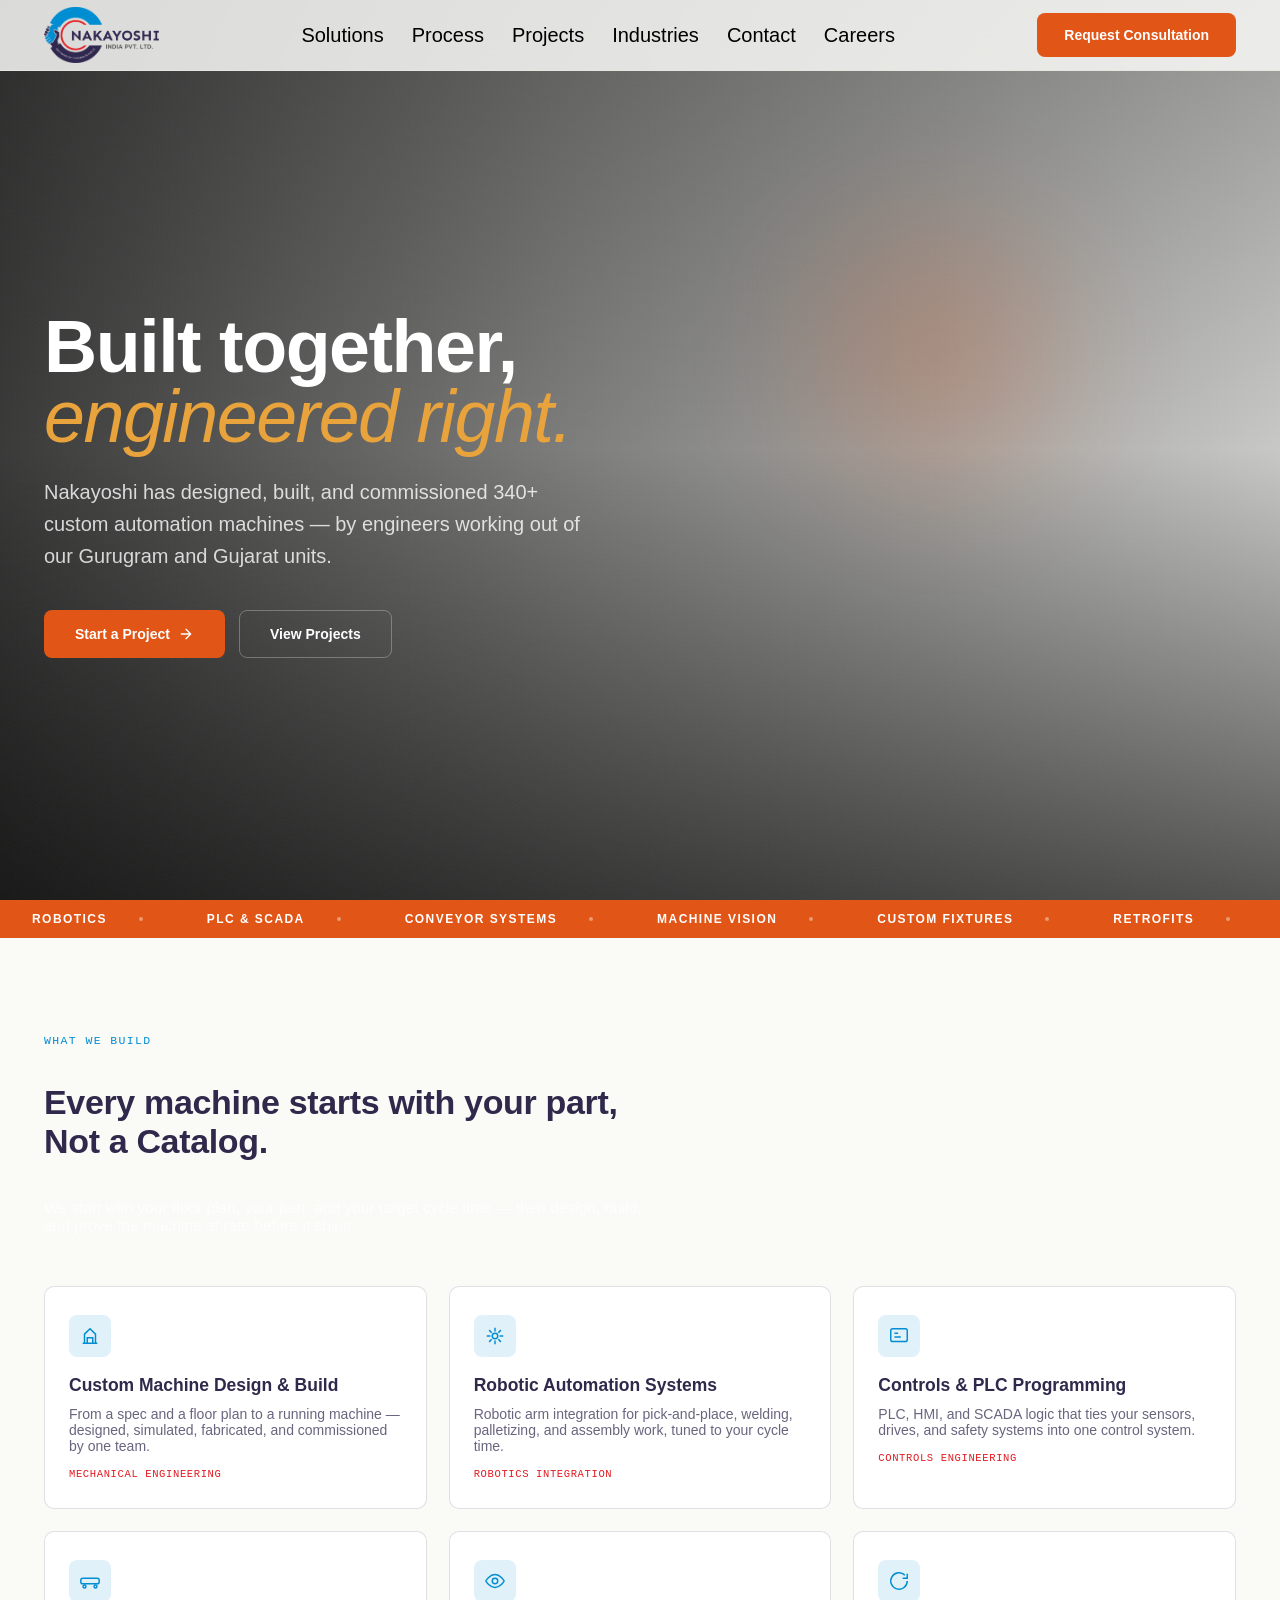
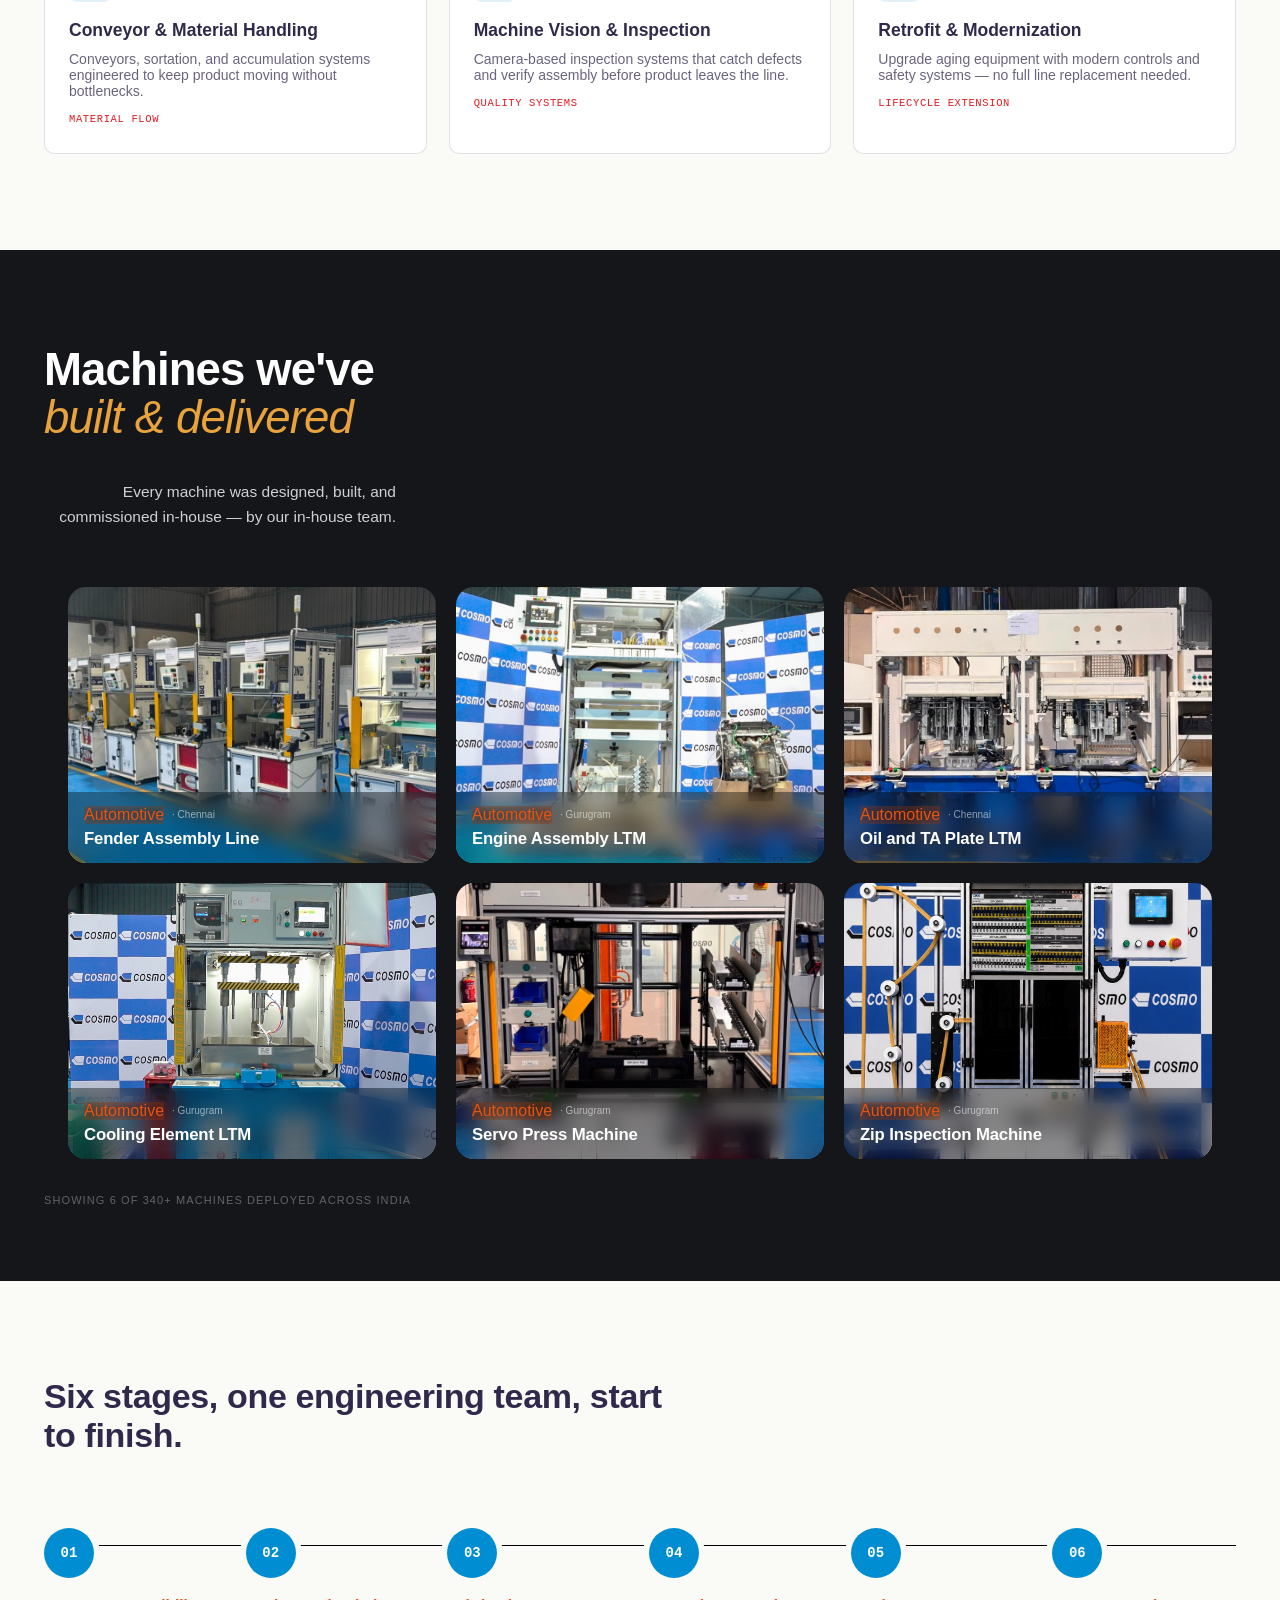
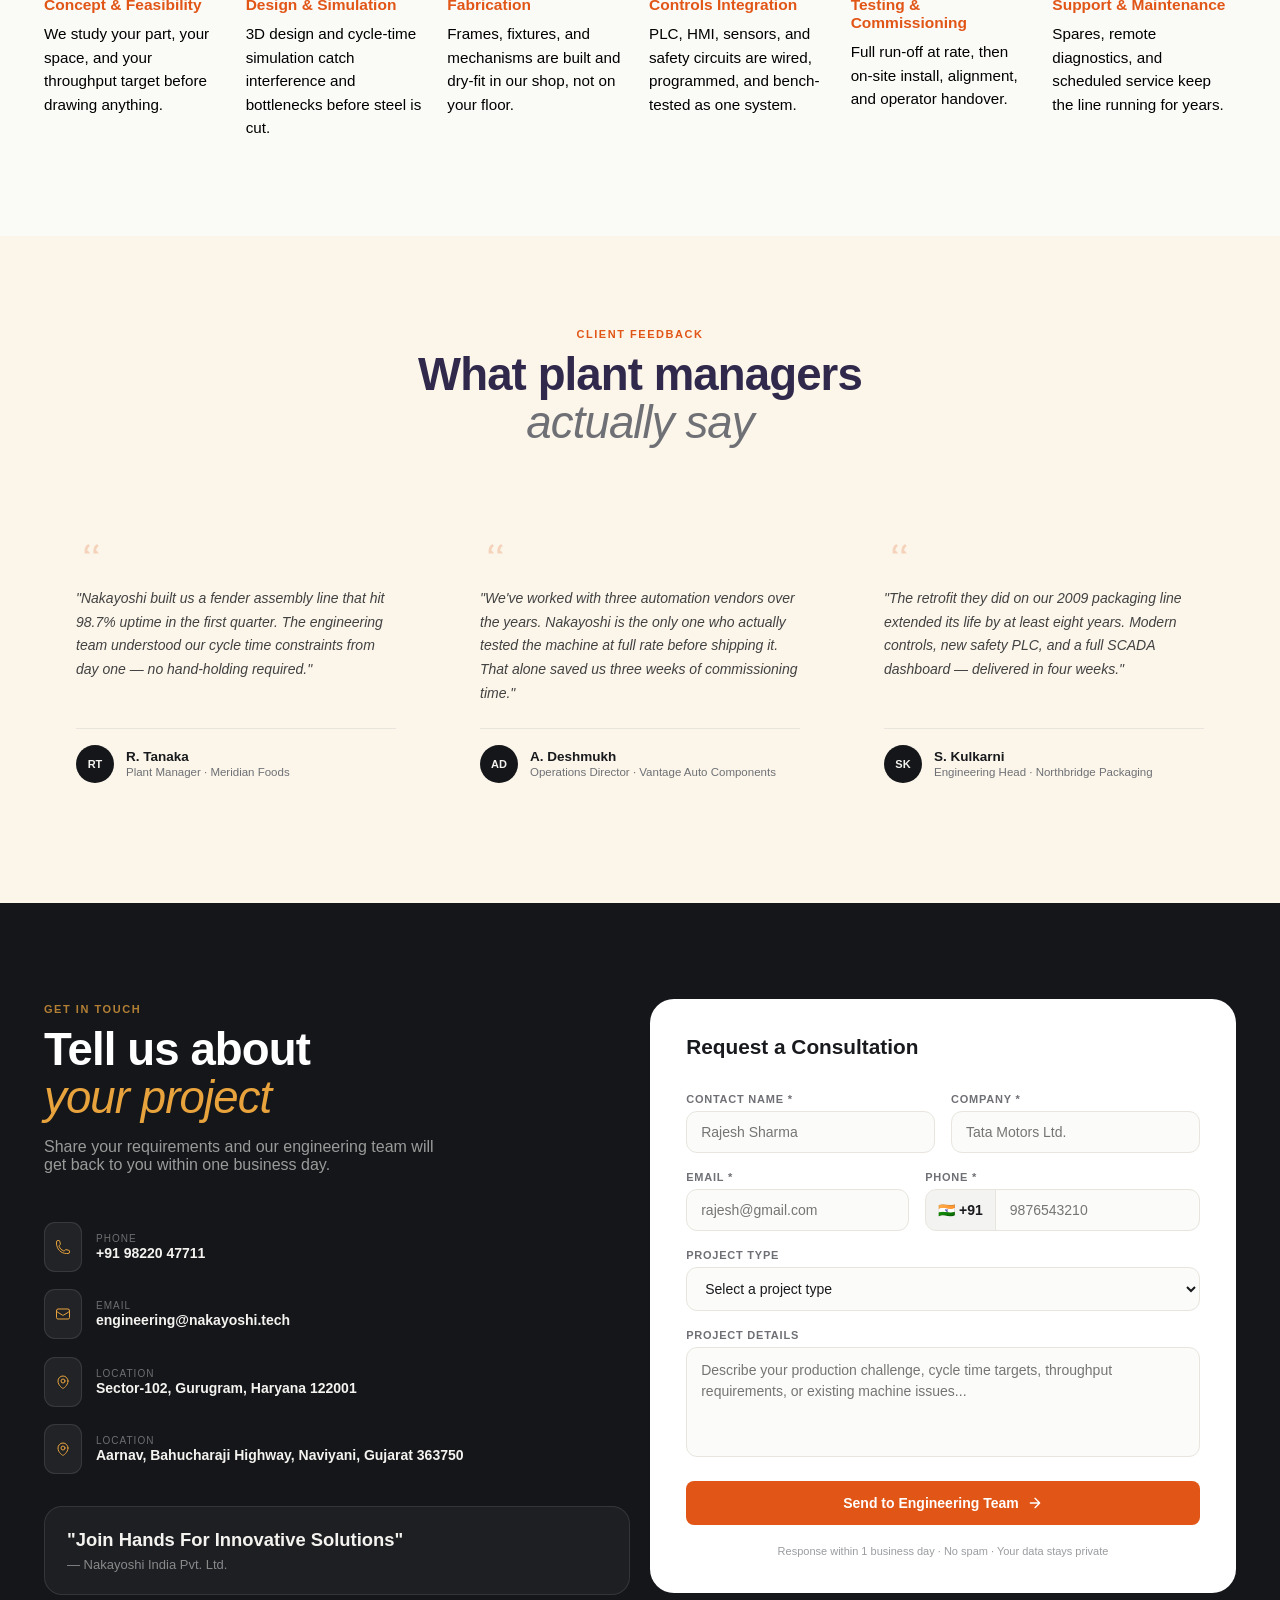
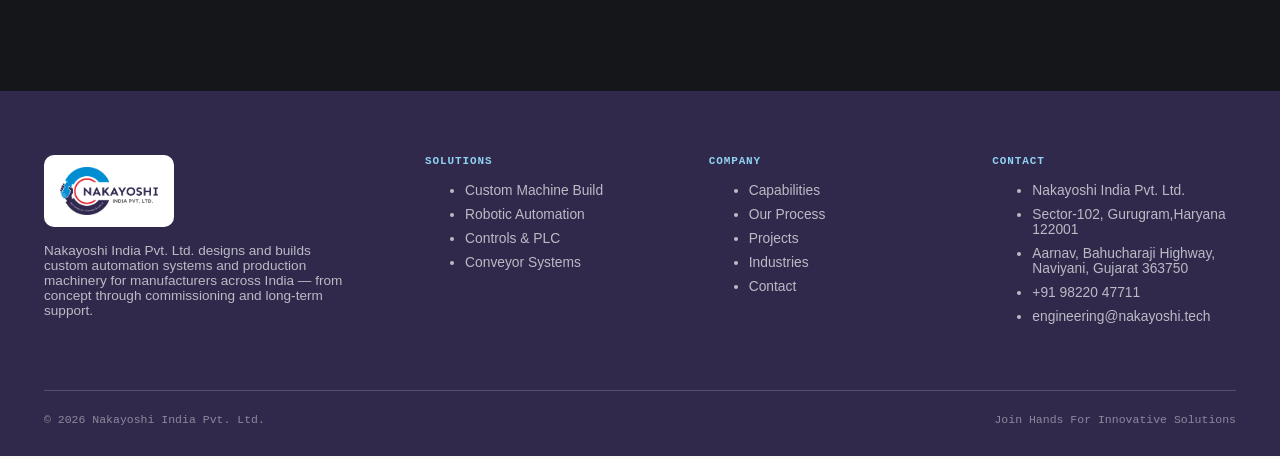
==== commit b2fb2635: "uiuiuj8j0ij8ihj[89jiu[hdiucghaeiuchew8uch2w" ====
--- a/index.html
+++ b/index.html
@@ -248,25 +248,61 @@
 
 /* ============ PROJECTS ============ */
 .projects-section{padding-bottom:4rem;}
-.projects-scroll{
-  display:flex;gap:20px;overflow-x:auto;padding:6px 24px 16px;scroll-snap-type:x mandatory;
-}
-.projects-scroll::-webkit-scrollbar{height:6px;}
-.projects-scroll::-webkit-scrollbar-thumb{background:rgba(255,255,255,.15);border-radius:8px;}
+.projects-grid{
+  display:grid;grid-template-columns:repeat(3,1fr);gap:20px;padding:6px 24px 16px;
+}
 .project-card{
-  position:relative;flex-shrink:0;width:78vw;max-width:400px;aspect-ratio:4/3;
-  border-radius:22px;overflow:hidden;scroll-snap-align:start;cursor:pointer;
+  position:relative;aspect-ratio:4/3;
+  border-radius:18px;overflow:hidden;cursor:pointer;
 }
 .project-card img{width:100%;height:100%;object-fit:cover;transition:filter .7s ease, transform .7s ease;}
 .project-card:hover img{filter:grayscale(0);transform:scale(1.05);}
-.project-overlay{position:absolute;inset:0;background:linear-gradient(to top, rgba(0,0,0,.82), rgba(0,0,0,.15) 55%, transparent);}
-.project-info{position:absolute;left:0;right:0;bottom:0;padding:22px;transform:translateY(6px);transition:transform .5s;}
-.project-card:hover .project-info{transform:translateY(0);}
-.project-meta{display:flex;align-items:center;gap:8px;margin-bottom:7px;}
+.project-info{
+  position:absolute;left:0;right:0;bottom:0;padding:14px 16px;
+  background:rgba(10,10,10,.38);
+  backdrop-filter:blur(10px);
+  -webkit-backdrop-filter:blur(10px);
+}
+.project-meta{display:flex;align-items:center;gap:8px;margin-bottom:5px;}
 .tag-primary{color:var(--primary);background:rgba(225,85,22,.22);backdrop-filter:blur(4px);}
 .dim{font-size:10px;color:rgba(255,255,255,.55);font-weight:500;}
-.project-info h3{font-family:var(--font-display);font-size:1.2rem;color:#fff;font-weight:600;margin:0;letter-spacing:-0.01em;}
+.project-info h3{font-family:var(--font-display);font-size:1.05rem;color:#fff;font-weight:600;margin:0;letter-spacing:-0.01em;}
 .projects-note{color:rgba(244,243,239,.35);font-size:11px;text-transform:uppercase;letter-spacing:.1em;font-weight:500;margin-top:1.2rem;}
+
+@media (max-width:900px){
+  .projects-grid{grid-template-columns:repeat(2,1fr);}
+}
+@media (max-width:560px){
+  .projects-grid{grid-template-columns:1fr;}
+}
+
+/* ============ LIGHTBOX ============ */
+.lightbox-overlay{
+  position:fixed;inset:0;z-index:999;
+  background:rgba(10,10,10,.92);
+  display:flex;align-items:center;justify-content:center;
+  padding:24px;
+  opacity:0;visibility:hidden;
+  transition:opacity .3s ease, visibility .3s ease;
+}
+.lightbox-overlay.open{opacity:1;visibility:visible;}
+.lightbox-overlay img{
+  max-width:90vw;max-height:85vh;
+  border-radius:14px;
+  transform:scale(.92);
+  transition:transform .35s ease;
+  box-shadow:0 30px 80px -20px rgba(0,0,0,.6);
+}
+.lightbox-overlay.open img{transform:scale(1);}
+.lightbox-close{
+  position:absolute;top:24px;right:28px;
+  width:44px;height:44px;border-radius:50%;
+  background:rgba(255,255,255,.1);border:1px solid rgba(255,255,255,.2);
+  display:flex;align-items:center;justify-content:center;
+  color:#fff;cursor:pointer;transition:background .25s;
+}
+.lightbox-close:hover{background:rgba(255,255,255,.2);}
+.lightbox-close svg{width:20px;height:20px;}
 
 /* ============ PROCESS ============ */
   .process-line{position:relative;padding-top:8px;color:black;}
@@ -563,10 +599,10 @@
     </div>
   </div>
 
-  <div class="projects-scroll">
+  <div class="wrap">
+  <div class="projects-grid">
     <div class="project-card">
       <img src="Assets/machines/Valeo.jpeg" alt="Fender Assembly Line" loading="lazy">
-      
       <div class="project-info">
         <div class="project-meta"><span class="tag tag-primary">Automotive</span><span class="dim">· Chennai</span></div>
         <h3>Fender Assembly Line</h3>
@@ -574,7 +610,6 @@
     </div>
     <div class="project-card">
       <img src="Assets/machines/Engine_assembly.jpeg" alt="Engine Assembly LTM" loading="lazy">
-      >
       <div class="project-info">
         <div class="project-meta"><span class="tag tag-primary">Automotive</span><span class="dim">· Gurugram</span></div>
         <h3>Engine Assembly LTM</h3>
@@ -582,7 +617,6 @@
     </div>
     <div class="project-card">
       <img src="Assets/machines/OilandTAplate.jpeg" alt="Oil and TA Plate LTM" loading="lazy">
-     
       <div class="project-info">
         <div class="project-meta"><span class="tag tag-primary">Automotive</span><span class="dim">· Chennai</span></div>
         <h3>Oil and TA Plate LTM</h3>
@@ -590,7 +624,6 @@
     </div>
     <div class="project-card">
       <img src="Assets/machines/coolingelemnt.jpeg" alt="Cooling Element LTM" loading="lazy">
-   
       <div class="project-info">
         <div class="project-meta"><span class="tag tag-primary">Automotive</span><span class="dim">· Gurugram</span></div>
         <h3>Cooling Element LTM</h3>
@@ -598,7 +631,6 @@
     </div>
     <div class="project-card">
       <img src="Assets/machines/Servopress.jpeg" alt="Servo Press Machine" loading="lazy">
-  
       <div class="project-info">
         <div class="project-meta"><span class="tag tag-primary">Automotive</span><span class="dim">· Gurugram</span></div>
         <h3>Servo Press Machine</h3>
@@ -606,12 +638,12 @@
     </div>
     <div class="project-card">
       <img src="Assets/machines/ZipInspection.jpeg" alt="Zip Inspection Machine" loading="lazy">
-     
       <div class="project-info">
         <div class="project-meta"><span class="tag tag-primary">Automotive</span><span class="dim">· Gurugram</span></div>
         <h3>Zip Inspection Machine</h3>
       </div>
     </div>
+  </div>
   </div>
   <div class="wrap"><p class="projects-note">Showing 6 of 340+ machines deployed across India</p></div>
 </section>
@@ -875,6 +907,13 @@
   </div>
 </footer>
 
+<!-- LIGHTBOX (image click se khulega) -->
+<div id="lightbox" class="lightbox-overlay">
+  <button id="lightbox-close" class="lightbox-close" aria-label="Close">
+    <svg viewBox="0 0 24 24" fill="none" stroke="currentColor" stroke-width="1.8"><path stroke-linecap="round" stroke-linejoin="round" d="M6 6l12 12M18 6L6 18"/></svg>
+  </button>
+  <img id="lightbox-img" src="" alt="">
+</div>
 
 <script >document.addEventListener('DOMContentLoaded', () => {
 
@@ -911,6 +950,37 @@
     });
   }, { threshold: 0.15, rootMargin: '0px 0px -40px 0px' });
   revealEls.forEach(el => observer.observe(el));
+
+  /* ---------- Click pe image lightbox me badi dikhao ---------- */
+  const projectCards = document.querySelectorAll('.projects-grid .project-card');
+  const lightbox = document.getElementById('lightbox');
+  const lightboxImg = document.getElementById('lightbox-img');
+  const lightboxClose = document.getElementById('lightbox-close');
+
+  function openLightbox(src, alt){
+    lightboxImg.src = src;
+    lightboxImg.alt = alt || '';
+    lightbox.classList.add('open');
+    document.body.style.overflow = 'hidden';
+  }
+  function closeLightbox(){
+    lightbox.classList.remove('open');
+    document.body.style.overflow = '';
+  }
+
+  projectCards.forEach(card => {
+    const img = card.querySelector('img');
+    if (!img) return;
+    card.addEventListener('click', () => openLightbox(img.src, img.alt));
+  });
+
+  lightboxClose.addEventListener('click', closeLightbox);
+  lightbox.addEventListener('click', (e) => {
+    if (e.target === lightbox) closeLightbox();
+  });
+  document.addEventListener('keydown', (e) => {
+    if (e.key === 'Escape') closeLightbox();
+  });
 
   /* ---------- Contact form validation + submit ---------- */
   const form = document.getElementById('contact-form');
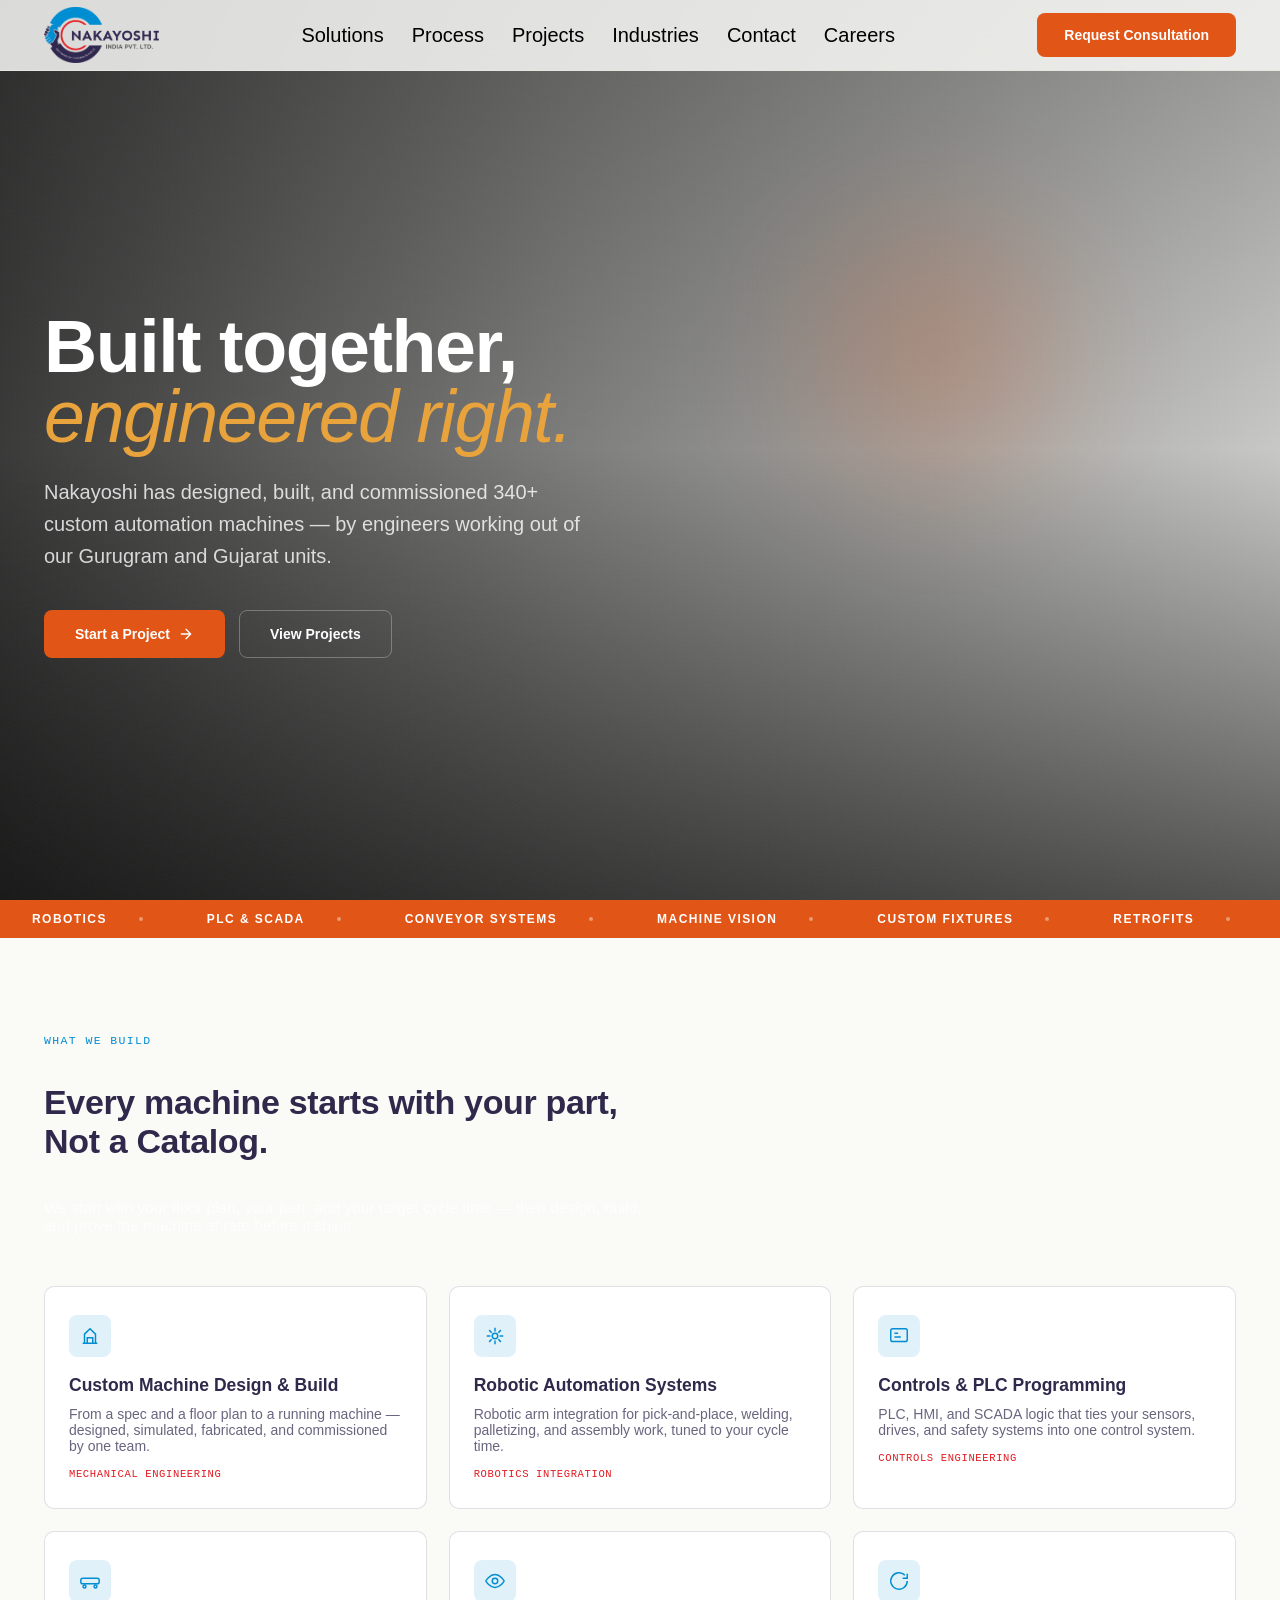
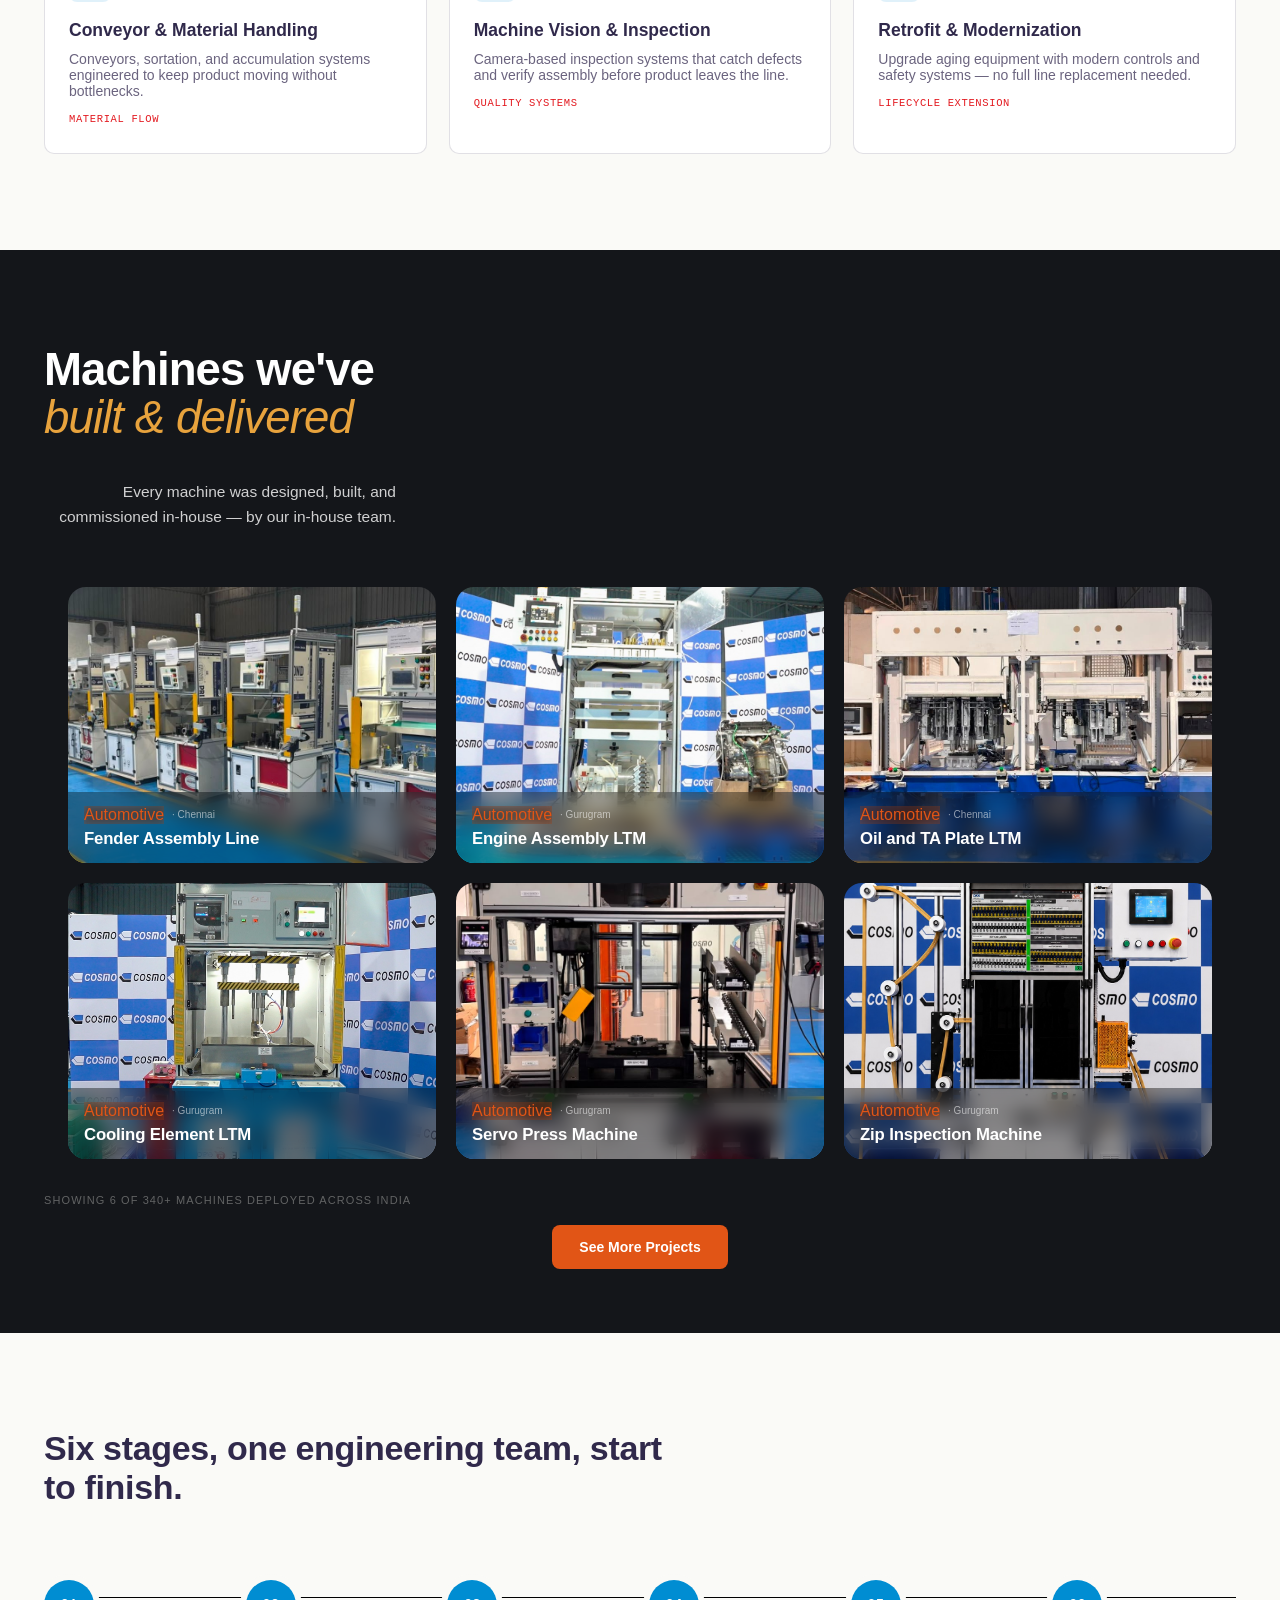
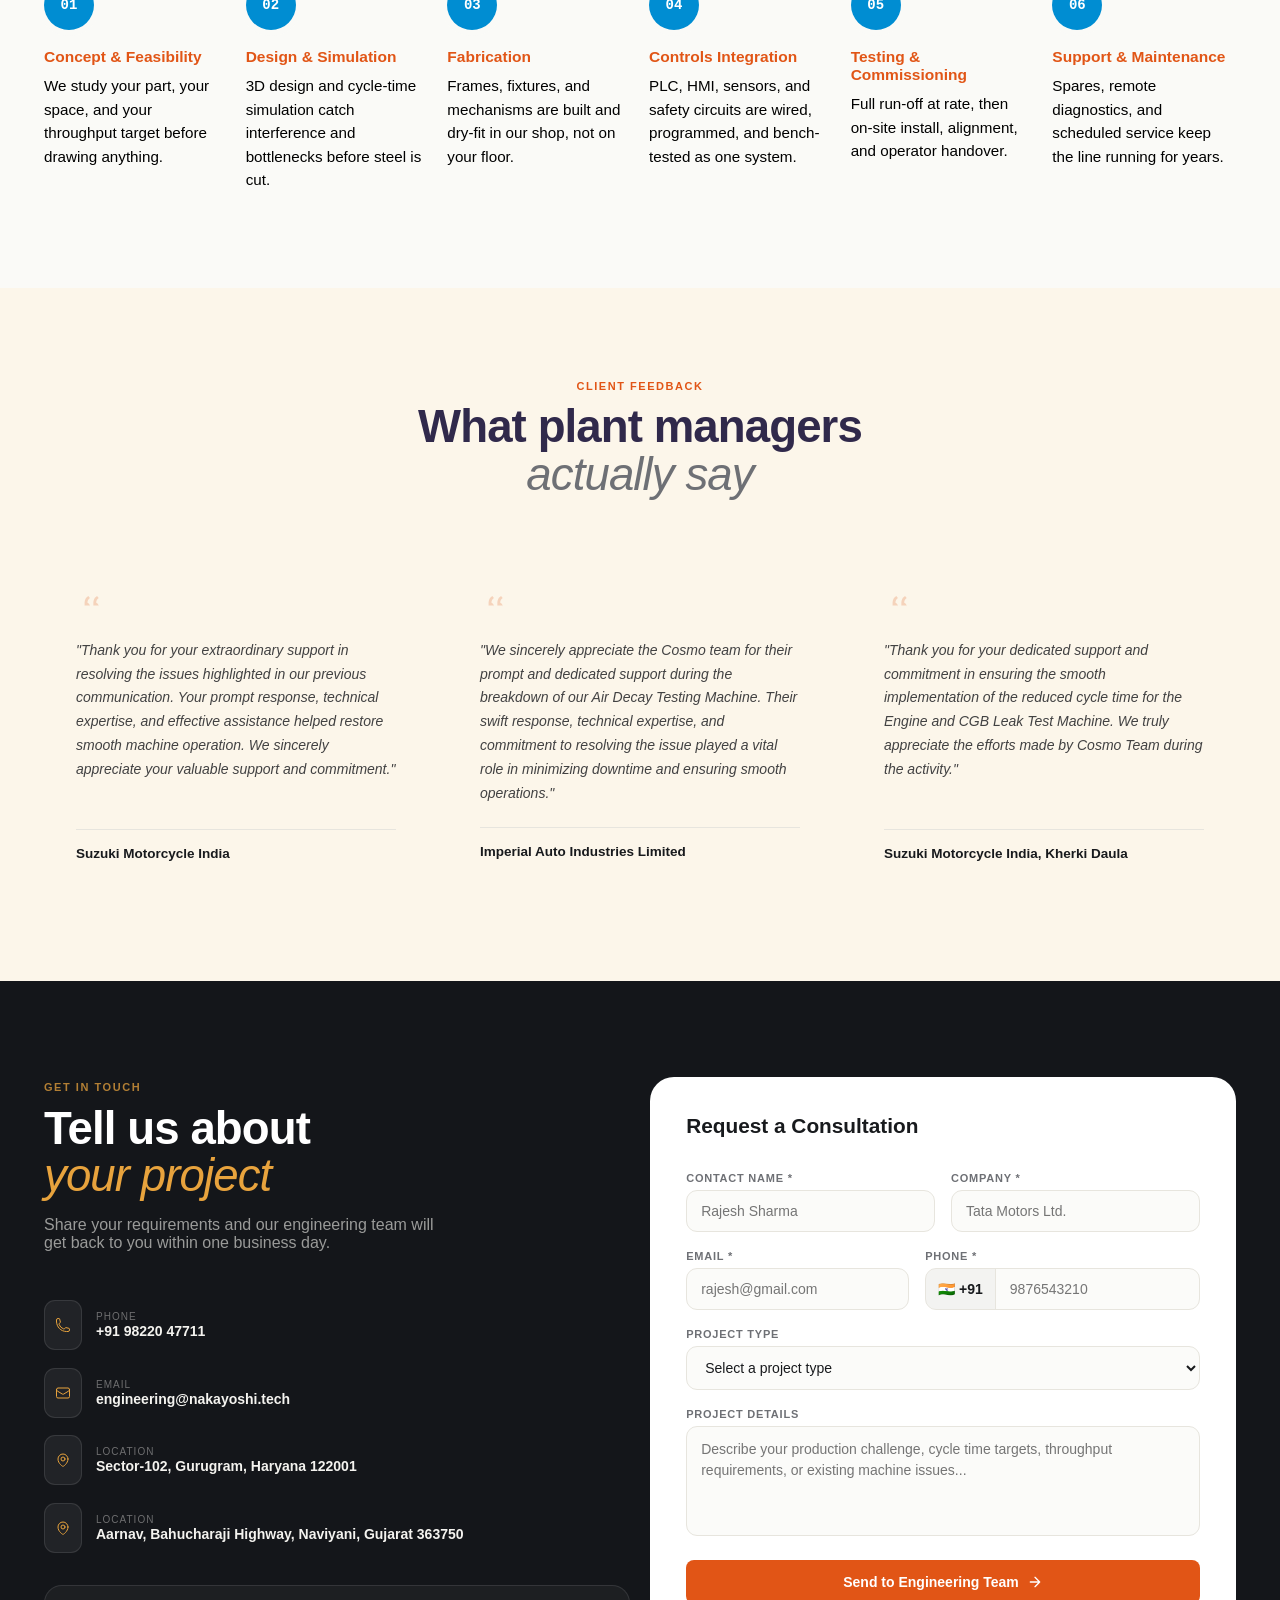
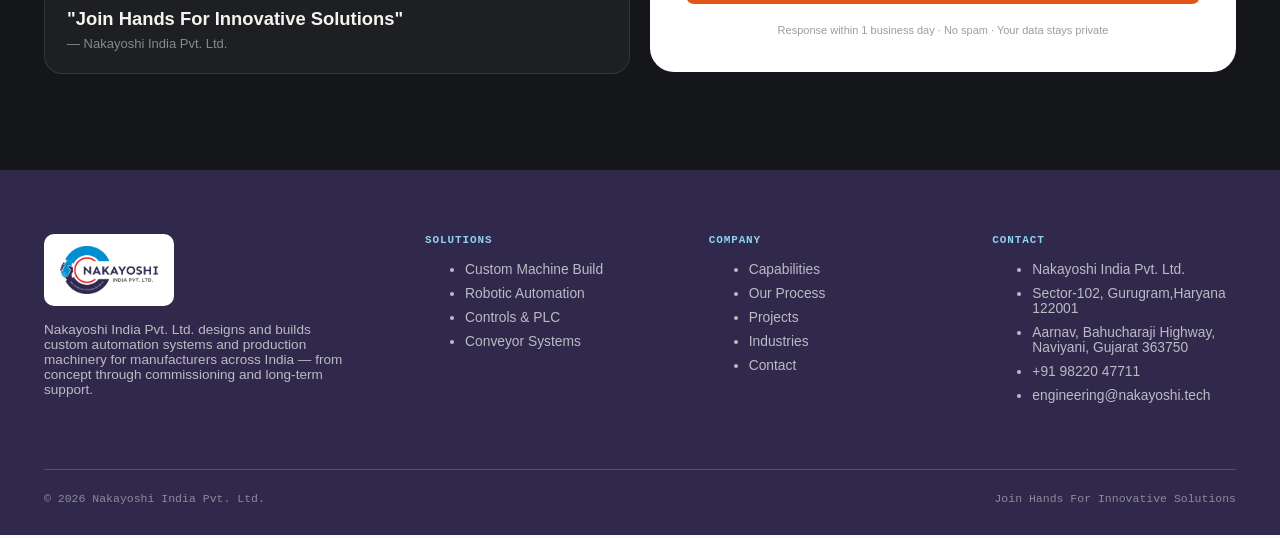
==== commit 7eb056a6: "projects" ====
--- a/index.html
+++ b/index.html
@@ -646,6 +646,14 @@
   </div>
   </div>
   <div class="wrap"><p class="projects-note">Showing 6 of 340+ machines deployed across India</p></div>
+
+<div style="display: flex;justify-content: center;">
+   <a href="projects.html" class="btn btn-primary btn-shimmer" style="text-align:center;margin-top:8px;">See More Projects</a>
+   </div>
+
+
+
+   
 </section>
 
 <!-- PROCESS -->
@@ -734,26 +742,28 @@
     <div class="grid grid-3">
       <div class="card testi-card animate-on-scroll">
         <svg class="quote-icon" width="30" height="30" viewBox="0 0 24 24" fill="currentColor"><path d="M11.192 15.757c0-.88-.23-1.618-.69-2.217-.326-.412-.768-.736-1.325-.972V12.5c0-1.584.655-2.826 1.966-3.728l-1.326-1.58c-1.339.891-2.217 1.993-2.634 3.31-.383 1.205-.291 2.47-.291 4.296h4.3zM18.192 15.757c0-.88-.23-1.618-.69-2.217-.326-.412-.768-.736-1.325-.972V12.5c0-1.584.655-2.826 1.966-3.728l-1.326-1.58c-1.339.891-2.217 1.993-2.634 3.31-.383 1.205-.291 2.47-.291 4.296h4.3z"/></svg>
-        <p class="testi-quote">"Nakayoshi built us a fender assembly line that hit 98.7% uptime in the first quarter. The engineering team understood our cycle time constraints from day one — no hand-holding required."</p>
+        <p class="testi-quote">"Thank you for your extraordinary support in resolving the issues highlighted in our previous communication. Your prompt response, technical expertise, and effective assistance helped restore smooth machine operation.
+We sincerely appreciate your valuable support and commitment."</p>
         <div class="testi-author">
-          <div class="avatar">RT</div>
-          <div><p class="author-name">R. Tanaka</p><p class="author-role">Plant Manager · Meridian Foods</p></div>
+          
+          <div><p class="author-name">Suzuki Motorcycle India</p></div>
         </div>
       </div>
       <div class="card testi-card animate-on-scroll">
         <svg class="quote-icon" width="30" height="30" viewBox="0 0 24 24" fill="currentColor"><path d="M11.192 15.757c0-.88-.23-1.618-.69-2.217-.326-.412-.768-.736-1.325-.972V12.5c0-1.584.655-2.826 1.966-3.728l-1.326-1.58c-1.339.891-2.217 1.993-2.634 3.31-.383 1.205-.291 2.47-.291 4.296h4.3zM18.192 15.757c0-.88-.23-1.618-.69-2.217-.326-.412-.768-.736-1.325-.972V12.5c0-1.584.655-2.826 1.966-3.728l-1.326-1.58c-1.339.891-2.217 1.993-2.634 3.31-.383 1.205-.291 2.47-.291 4.296h4.3z"/></svg>
-        <p class="testi-quote">"We've worked with three automation vendors over the years. Nakayoshi is the only one who actually tested the machine at full rate before shipping it. That alone saved us three weeks of commissioning time."</p>
+        <p class="testi-quote">"We sincerely appreciate the Cosmo team for their prompt and dedicated support during the breakdown of our Air Decay Testing Machine. Their swift response, technical expertise, and commitment to resolving the issue played a vital role in minimizing downtime and ensuring smooth operations."</p>
         <div class="testi-author">
-          <div class="avatar">AD</div>
-          <div><p class="author-name">A. Deshmukh</p><p class="author-role">Operations Director · Vantage Auto Components</p></div>
+         
+          <div><p class="author-name">Imperial Auto Industries Limited</p><p class="author-role"></p></div>
         </div>
       </div>
       <div class="card testi-card animate-on-scroll">
         <svg class="quote-icon" width="30" height="30" viewBox="0 0 24 24" fill="currentColor"><path d="M11.192 15.757c0-.88-.23-1.618-.69-2.217-.326-.412-.768-.736-1.325-.972V12.5c0-1.584.655-2.826 1.966-3.728l-1.326-1.58c-1.339.891-2.217 1.993-2.634 3.31-.383 1.205-.291 2.47-.291 4.296h4.3zM18.192 15.757c0-.88-.23-1.618-.69-2.217-.326-.412-.768-.736-1.325-.972V12.5c0-1.584.655-2.826 1.966-3.728l-1.326-1.58c-1.339.891-2.217 1.993-2.634 3.31-.383 1.205-.291 2.47-.291 4.296h4.3z"/></svg>
-        <p class="testi-quote">"The retrofit they did on our 2009 packaging line extended its life by at least eight years. Modern controls, new safety PLC, and a full SCADA dashboard — delivered in four weeks."</p>
+        <p class="testi-quote">"Thank you for your dedicated support and commitment in ensuring the smooth implementation of the reduced cycle time for the Engine and CGB Leak Test Machine.
+We truly appreciate the efforts made by Cosmo Team during the activity."</p>
         <div class="testi-author">
-          <div class="avatar">SK</div>
-          <div><p class="author-name">S. Kulkarni</p><p class="author-role">Engineering Head · Northbridge Packaging</p></div>
+          
+          <div><p class="author-name">Suzuki Motorcycle India, Kherki Daula</p></div>
         </div>
       </div>
     </div>
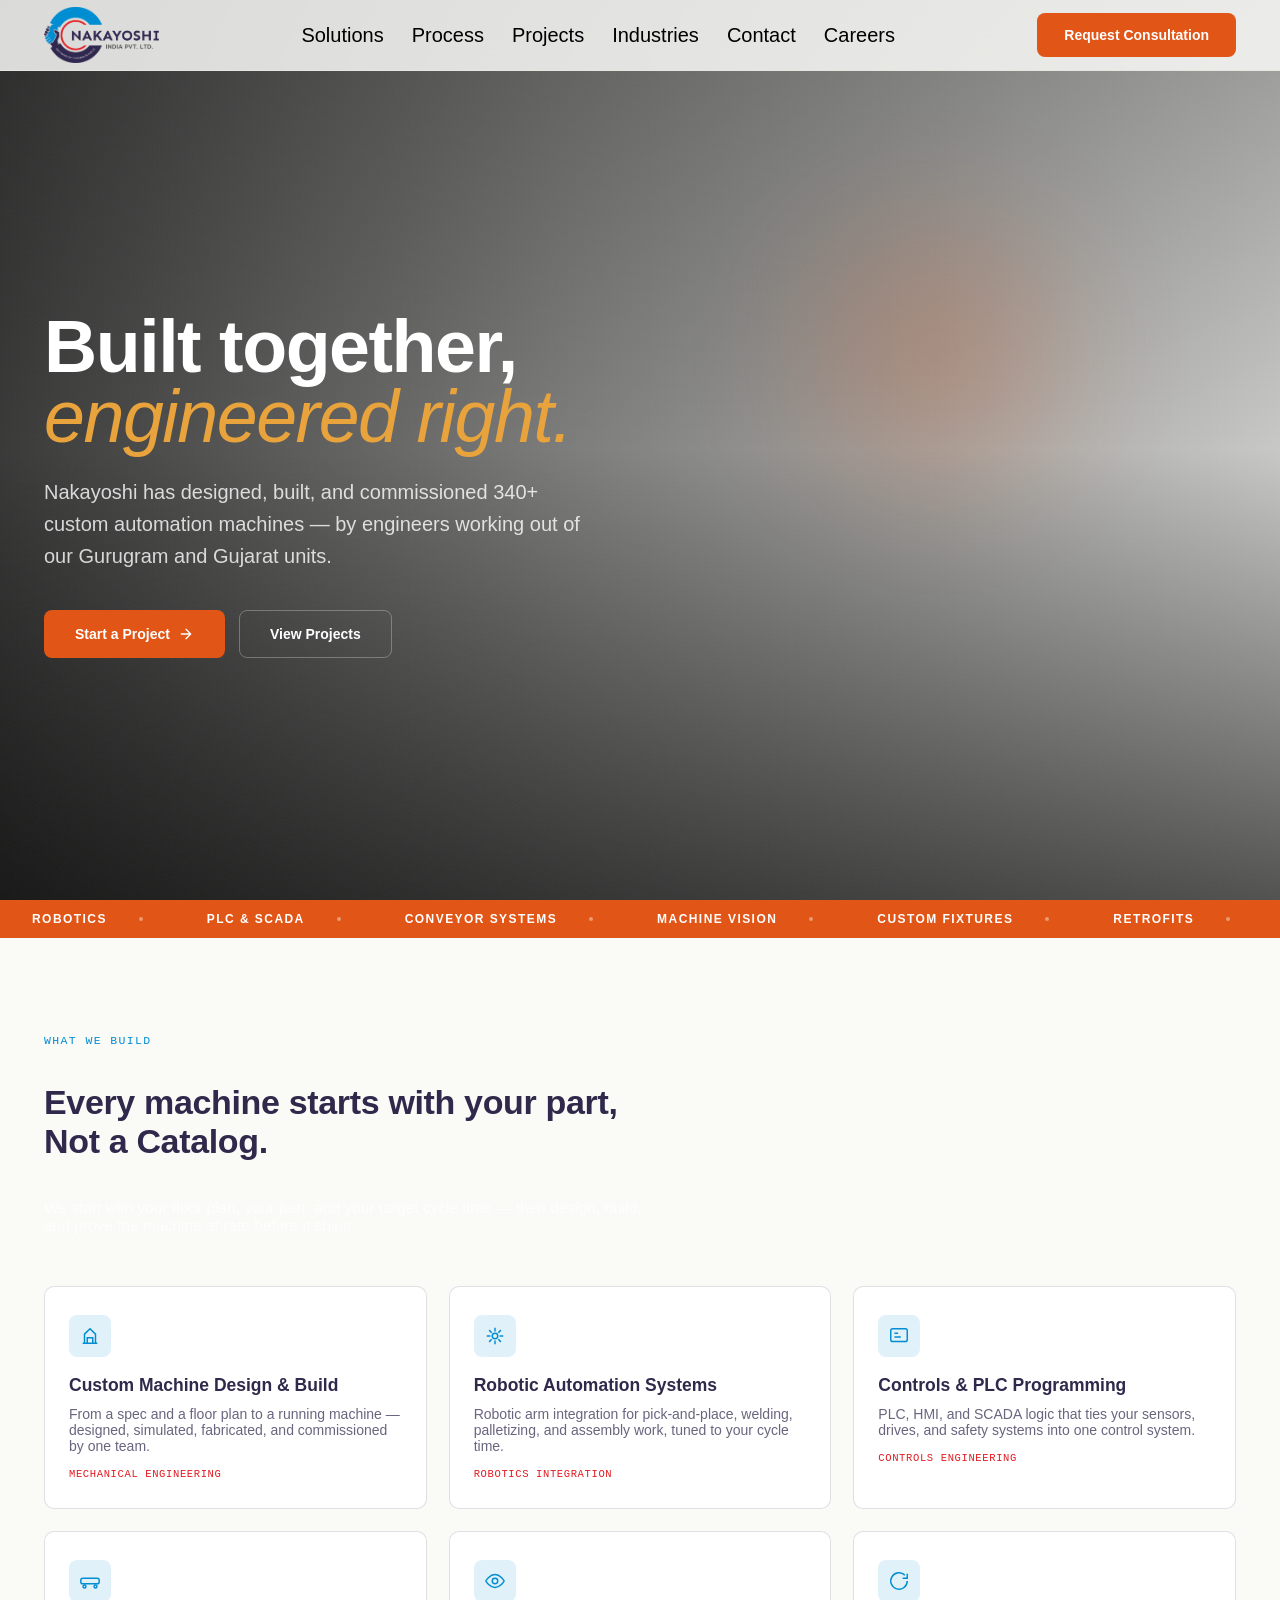
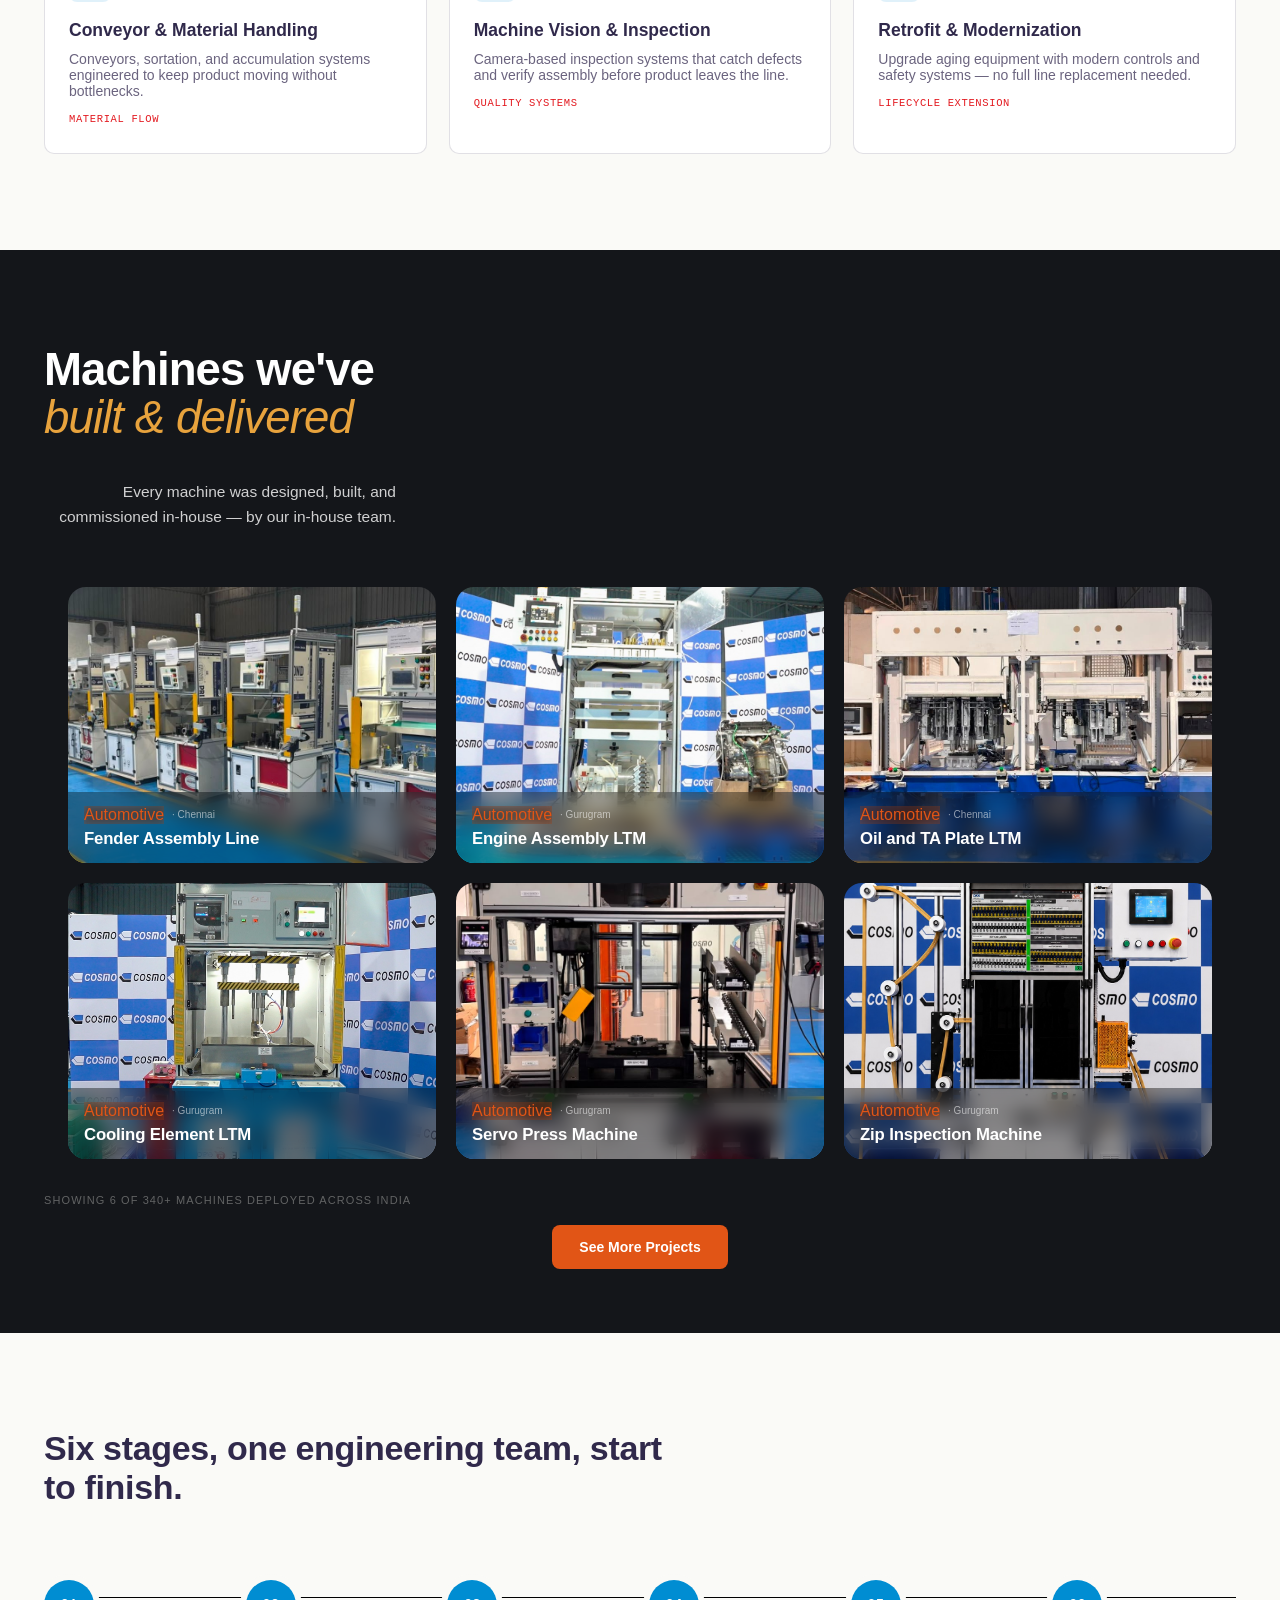
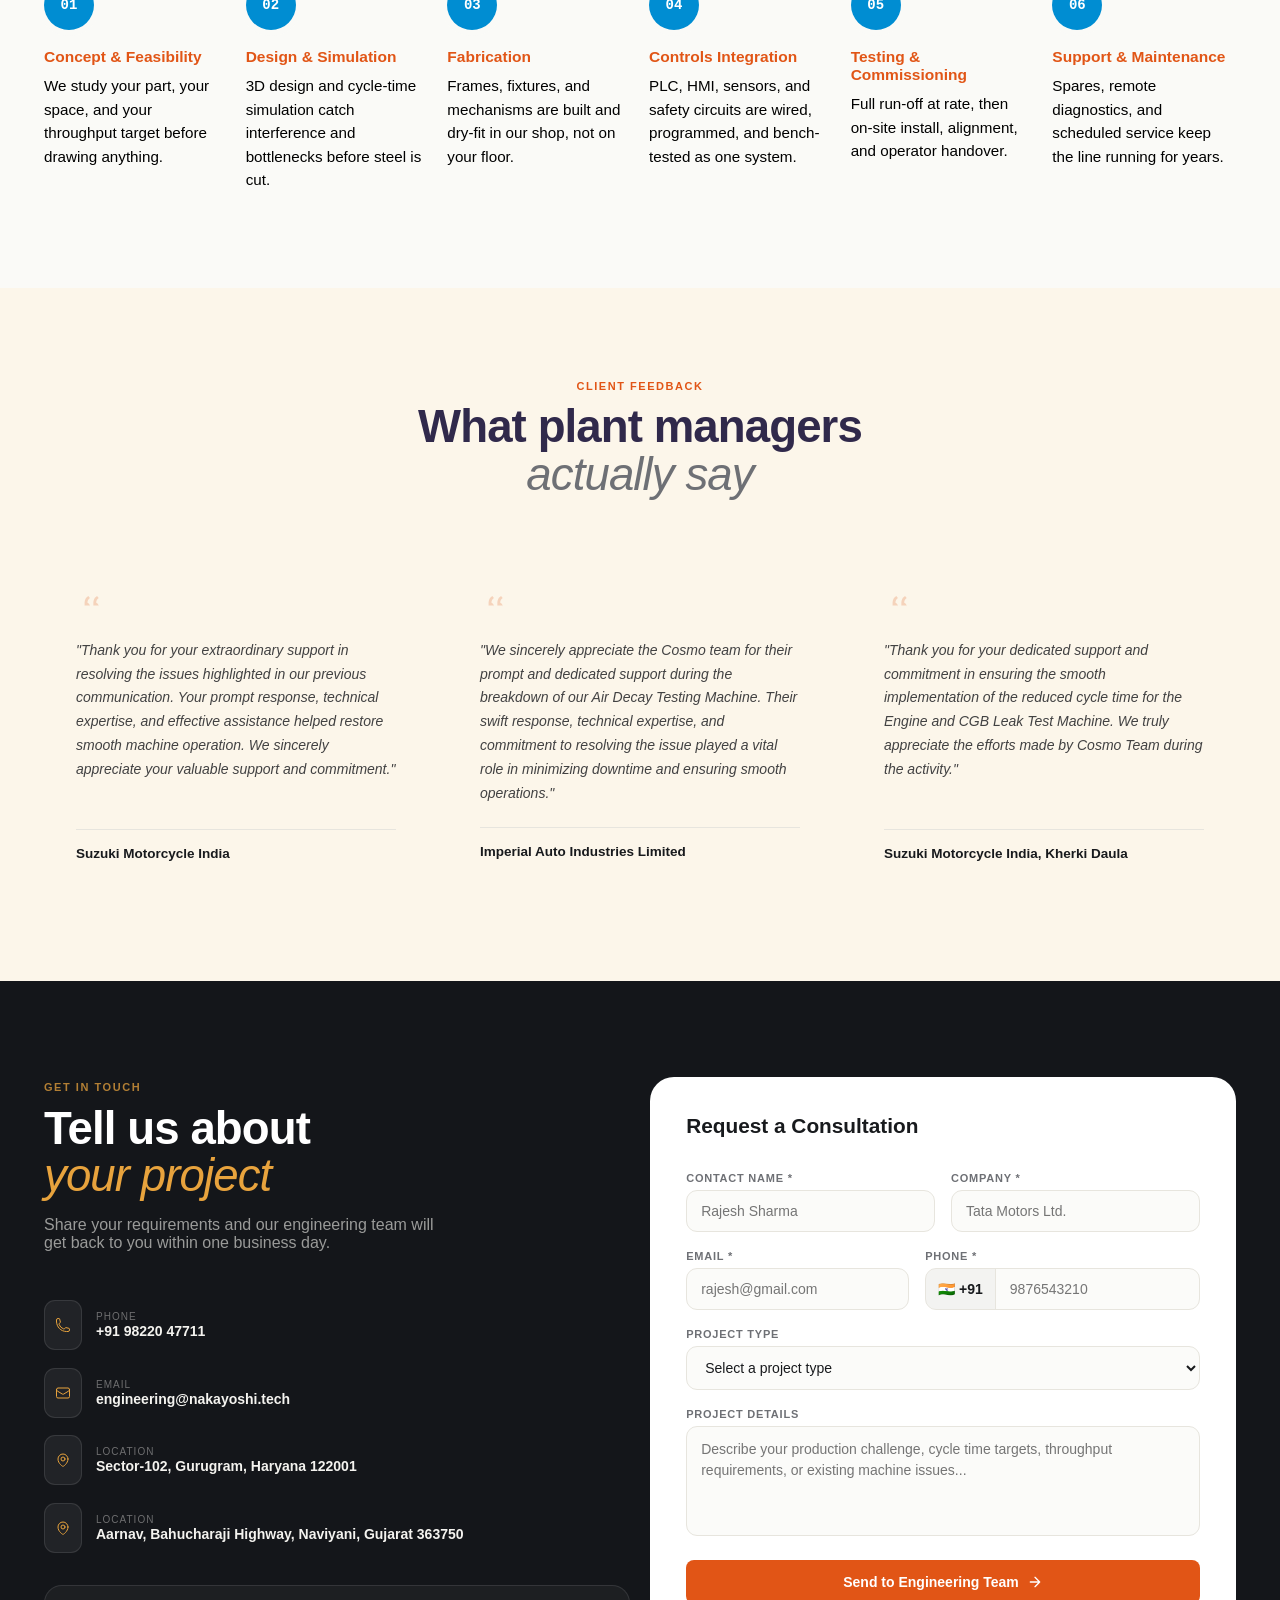
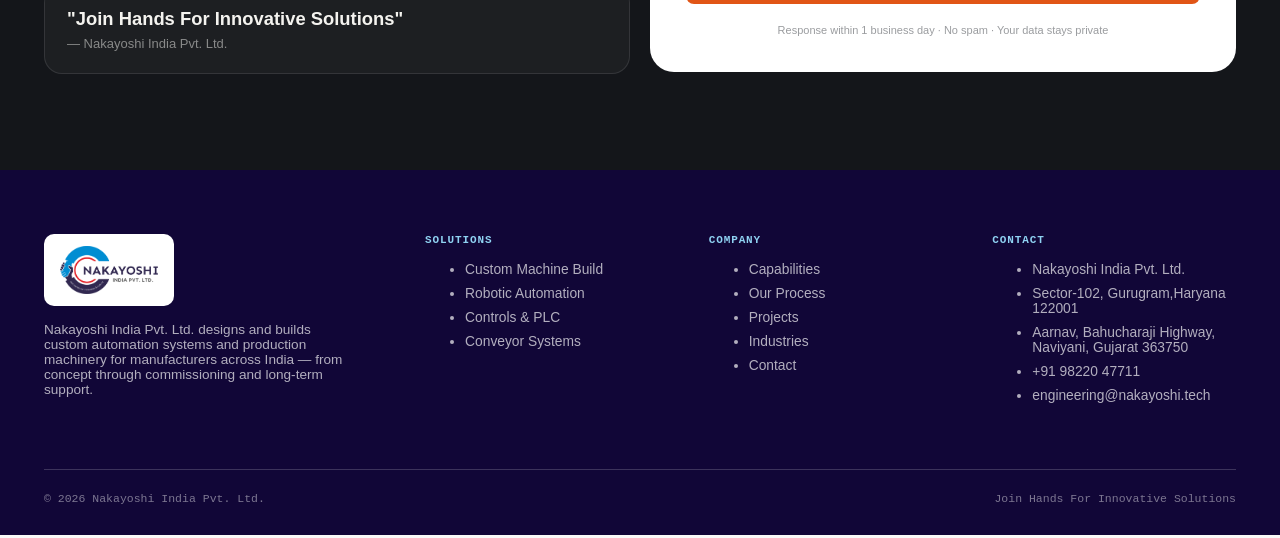
==== commit eaa68b09: "g" ====
--- a/index.html
+++ b/index.html
@@ -407,7 +407,7 @@
 }
 .form-field.error .phone-input-group{border-color:#E31A20;box-shadow:0 0 0 3px rgba(227,26,32,.10);}
 .form-note{font-size:11px;color:var(--muted-2);text-align:center;margin:2px 0 0;}
- footer{background:var(--navy);padding:64px 0 30px;}
+ footer{background:#110637;padding:64px 0 30px;}
   .foot-grid{display:grid;grid-template-columns:1.4fr 1fr 1fr 1fr;gap:40px;margin-bottom:50px;}
   .foot-logo-badge{display:inline-flex;background:#fff;border-radius:10px;padding:12px 16px;margin-bottom:16px;}
   .foot-logo-badge img{height:48px;width:auto;}
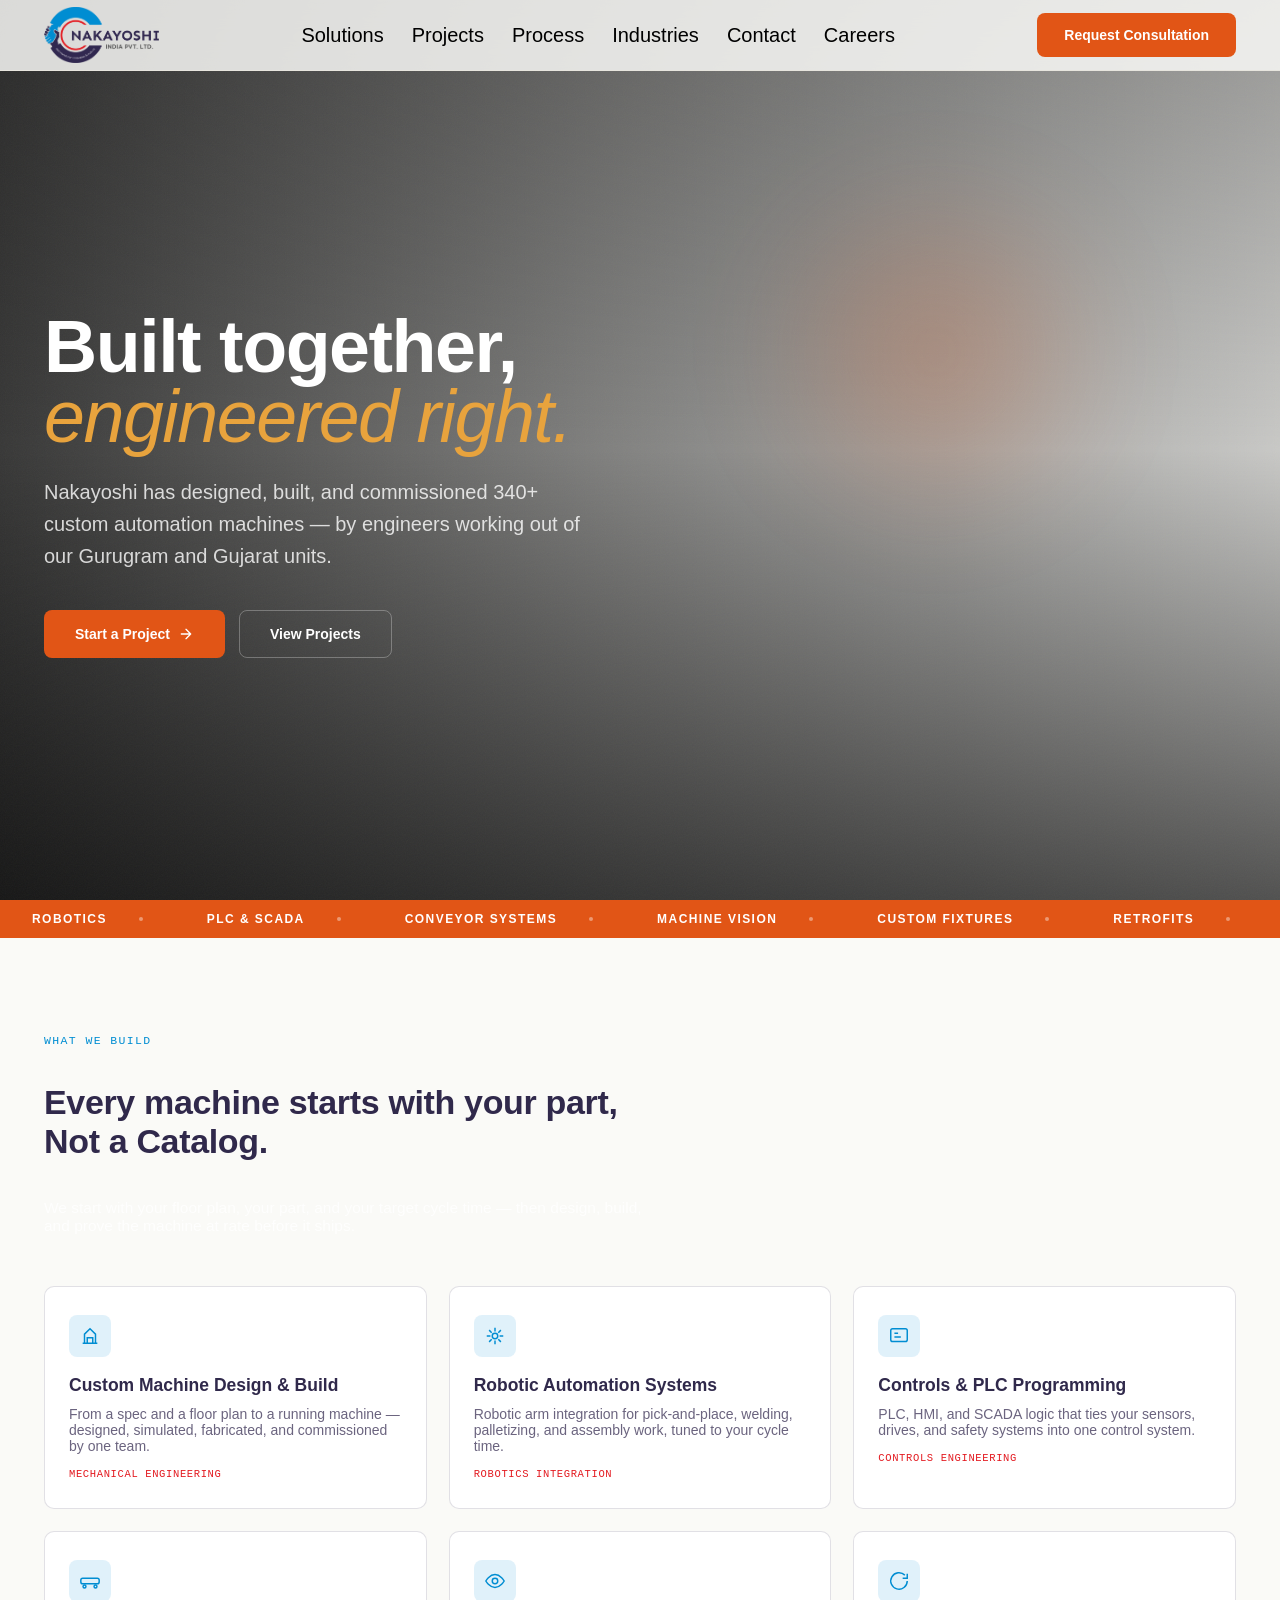
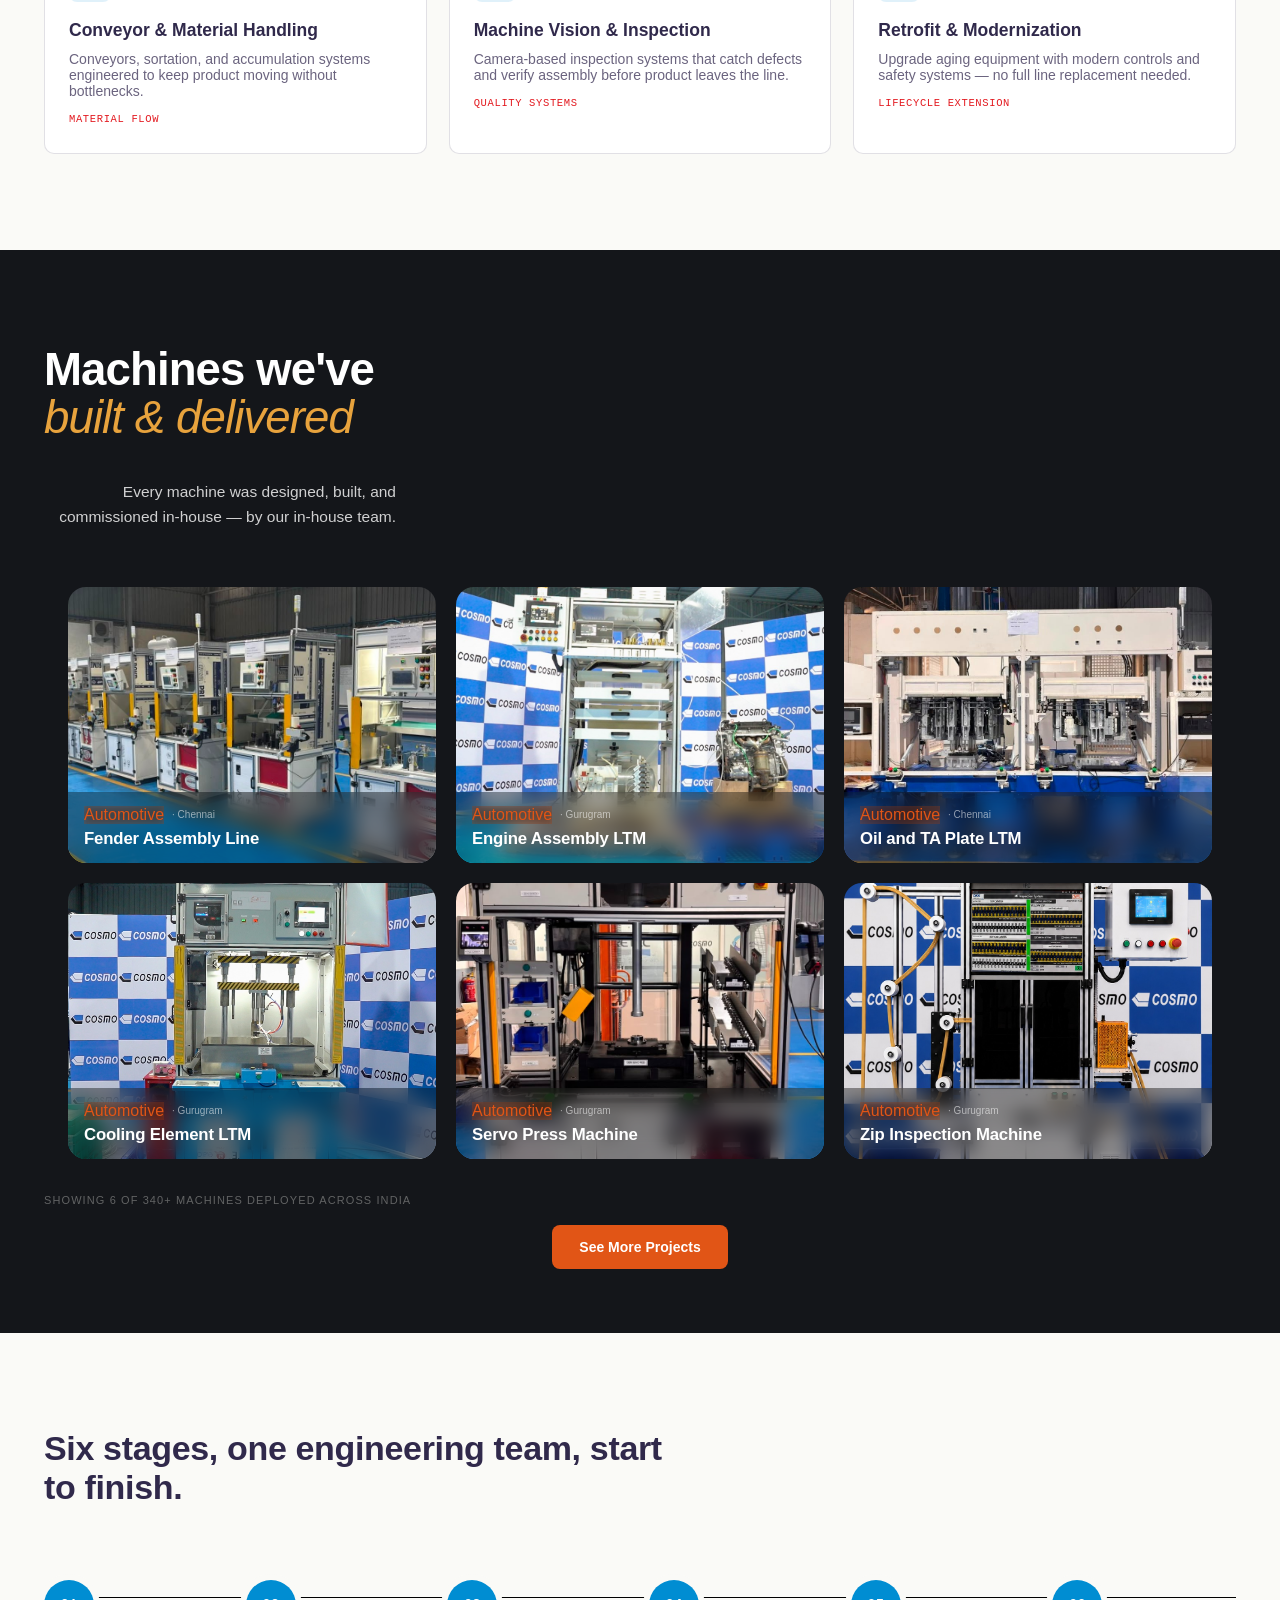
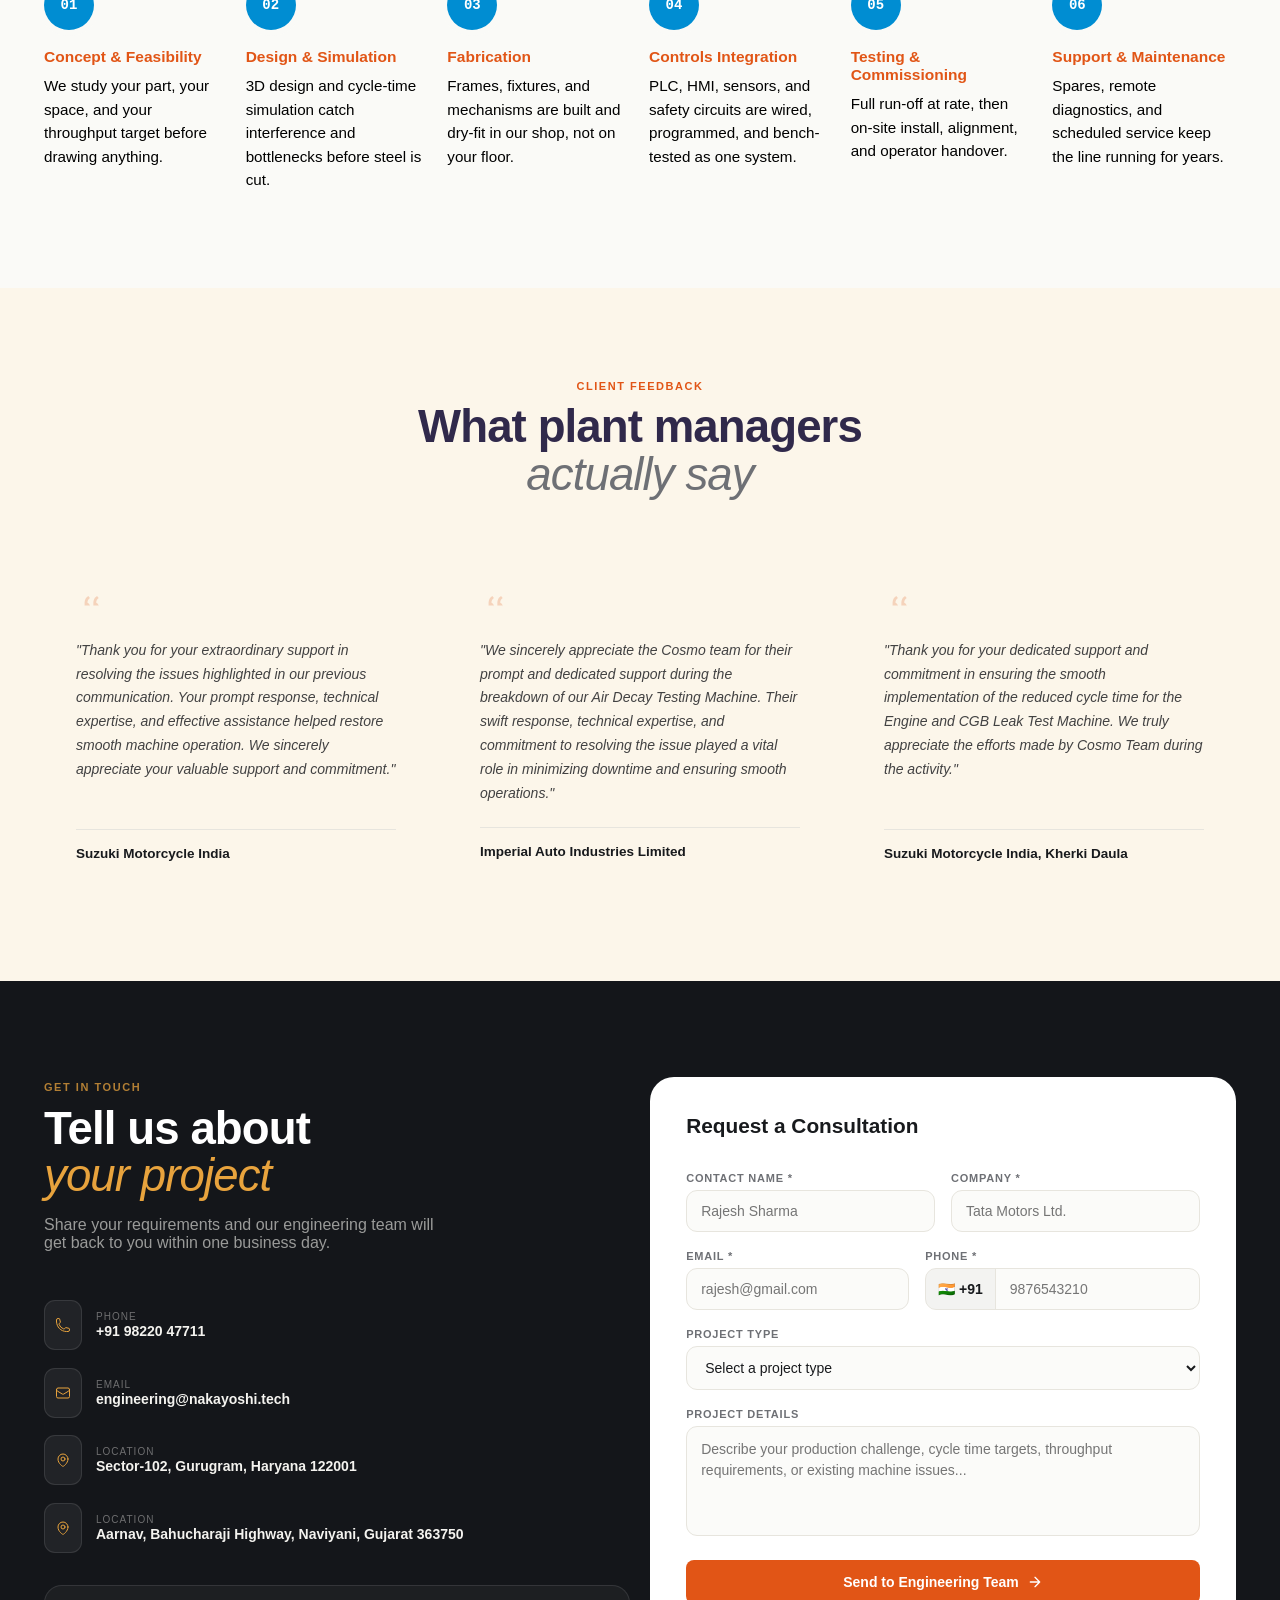
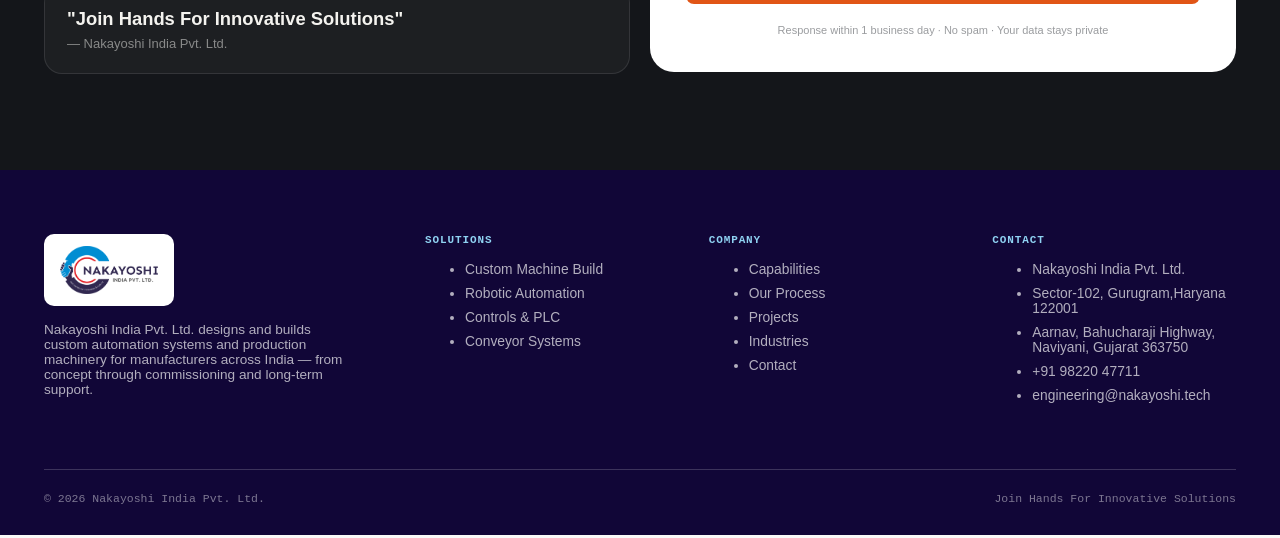
==== commit 56534e57: "koijkoijkoij" ====
--- a/index.html
+++ b/index.html
@@ -463,8 +463,9 @@
     </a>
     <nav class="nav-desktop">
       <a href="#solutions">Solutions</a>
+       <a href="#projects">Projects</a>
       <a href="#process">Process</a>
-      <a href="#projects">Projects</a>
+     
       <a href="#industries">Industries</a>
       <a href="#contact">Contact</a>
       <a href="careers.html">Careers</a>
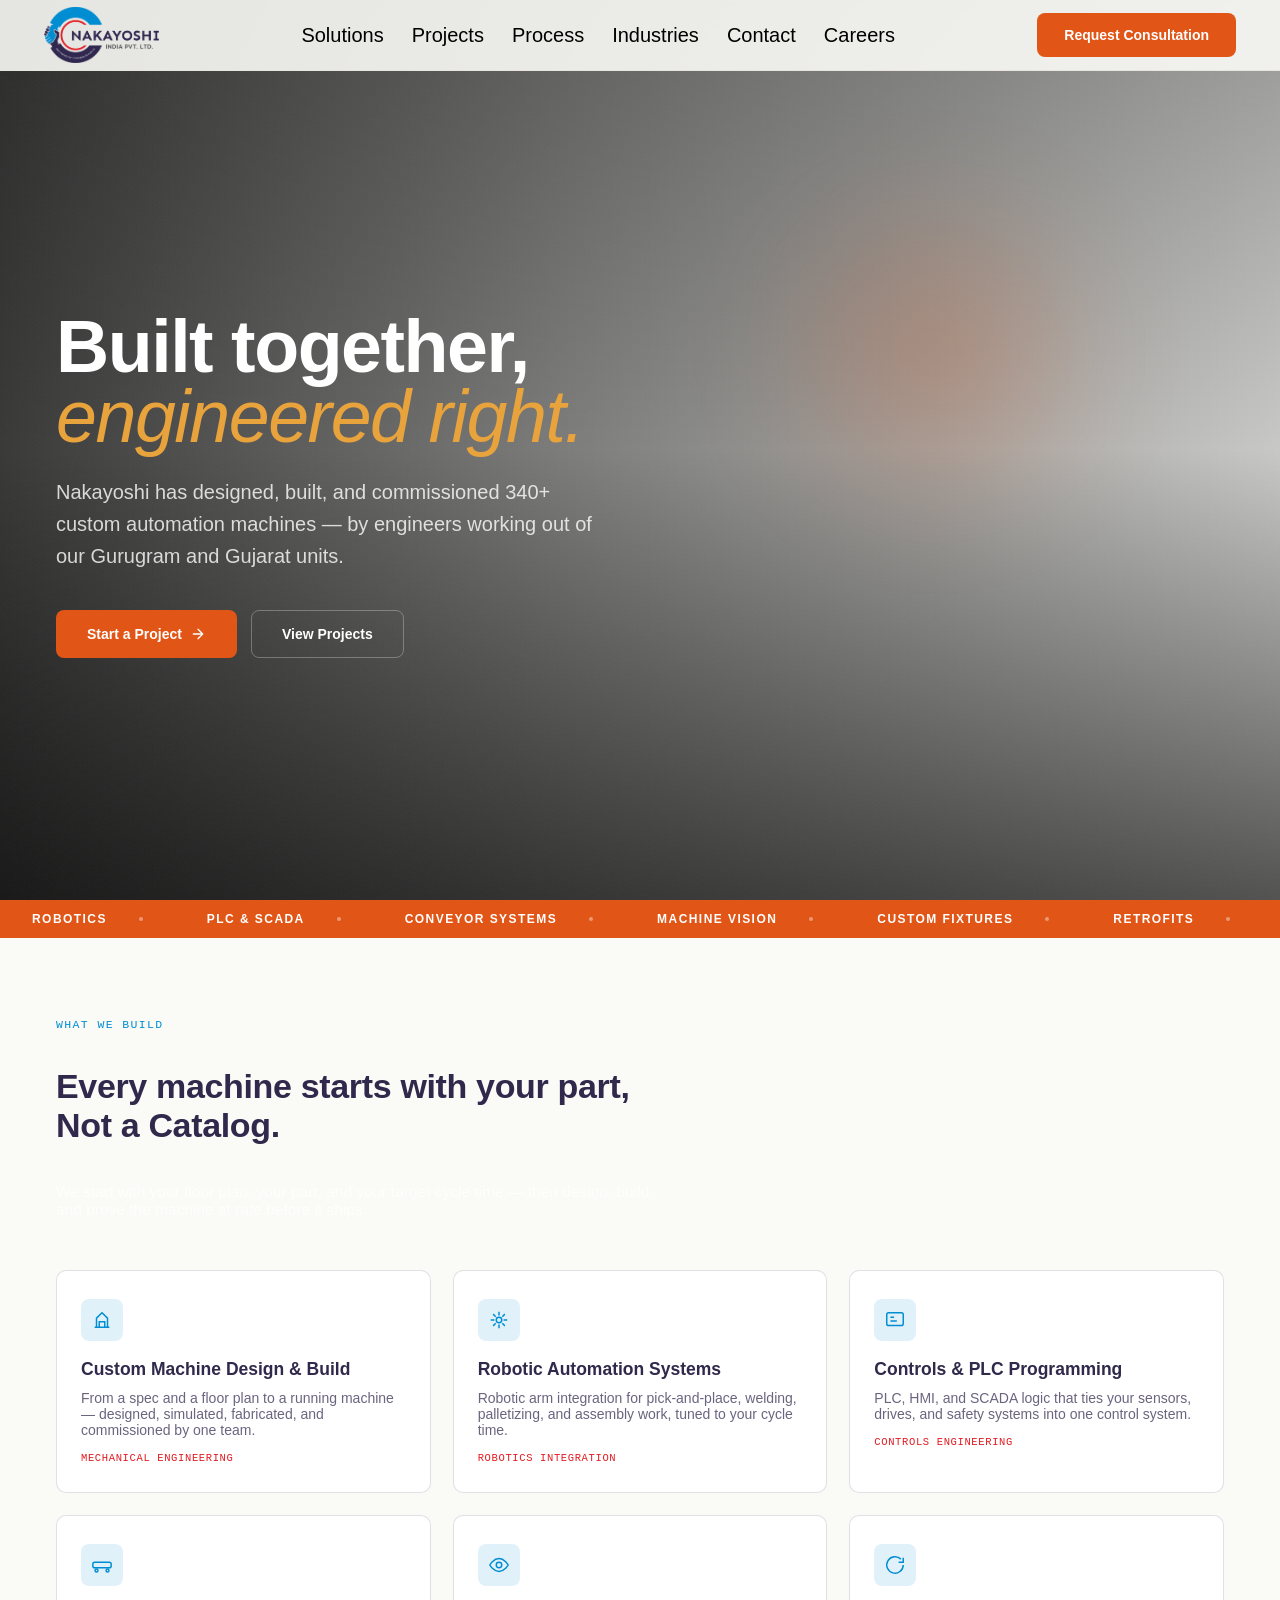
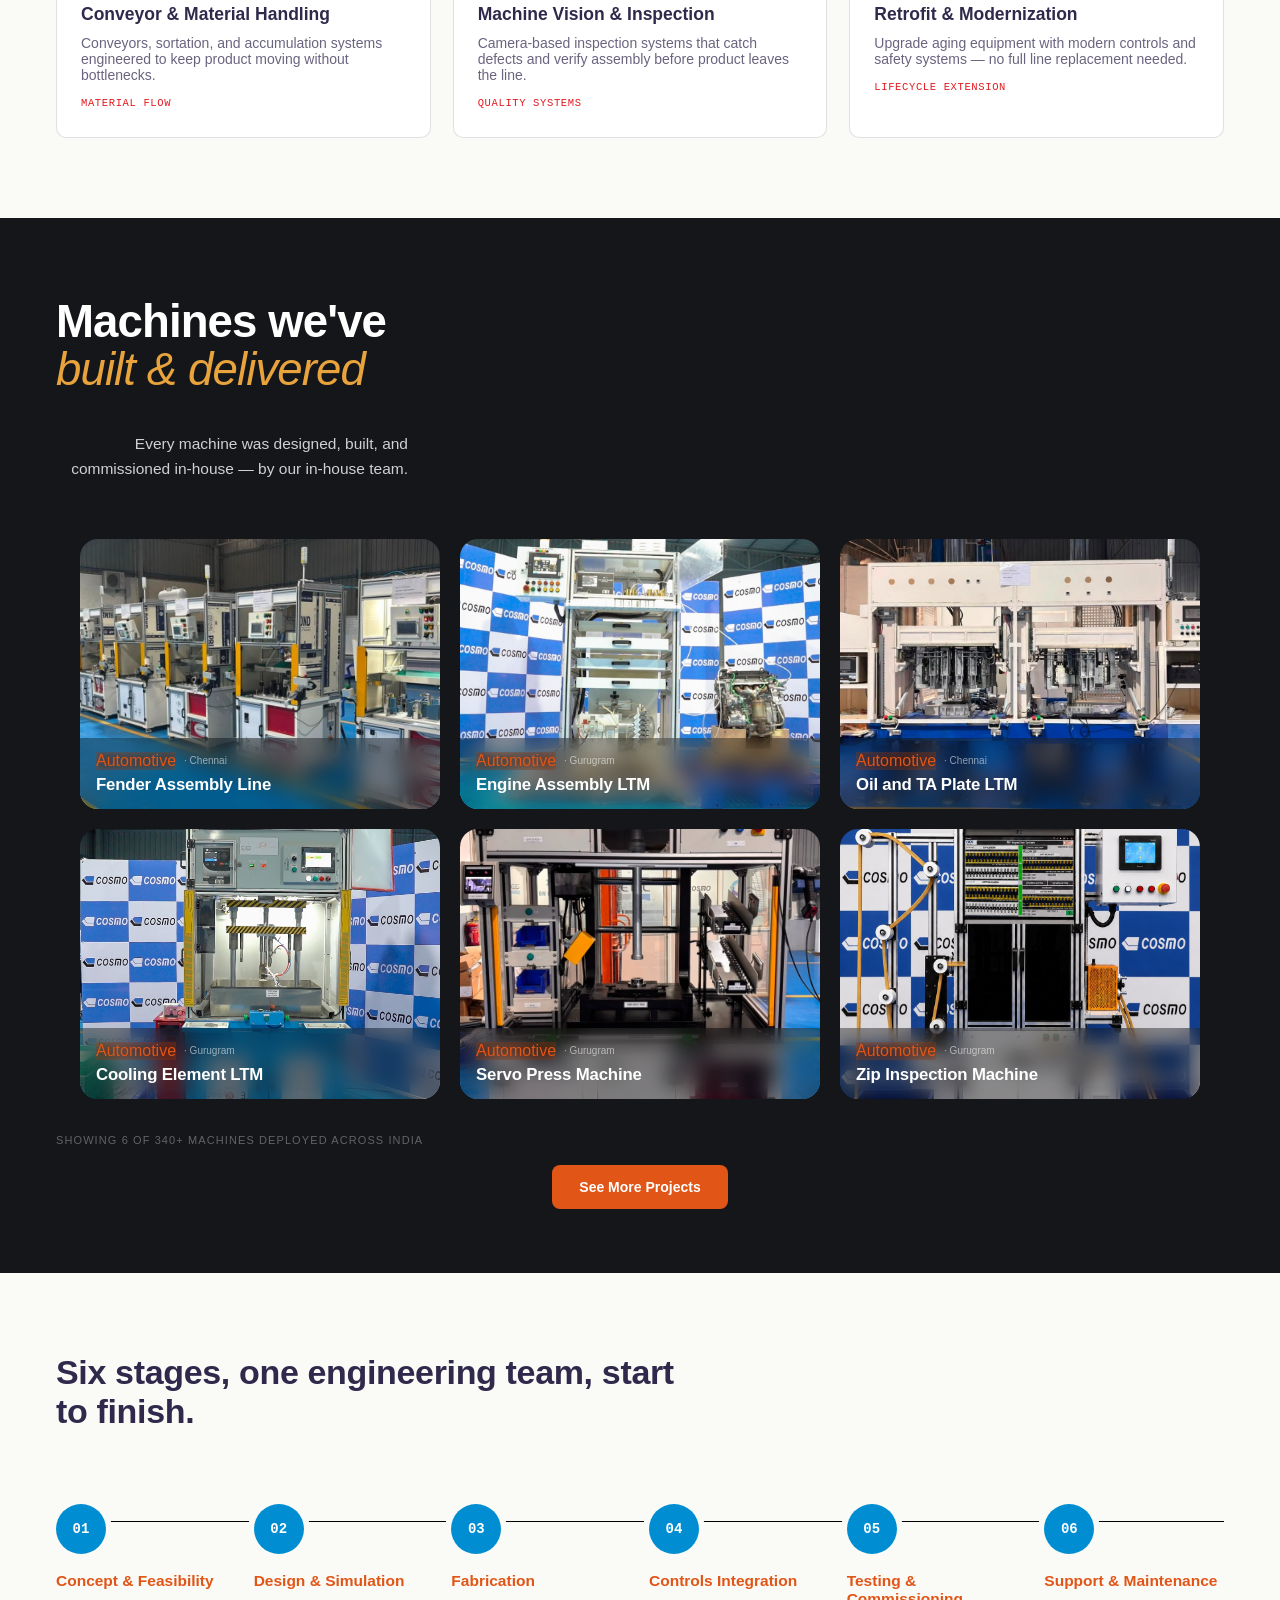
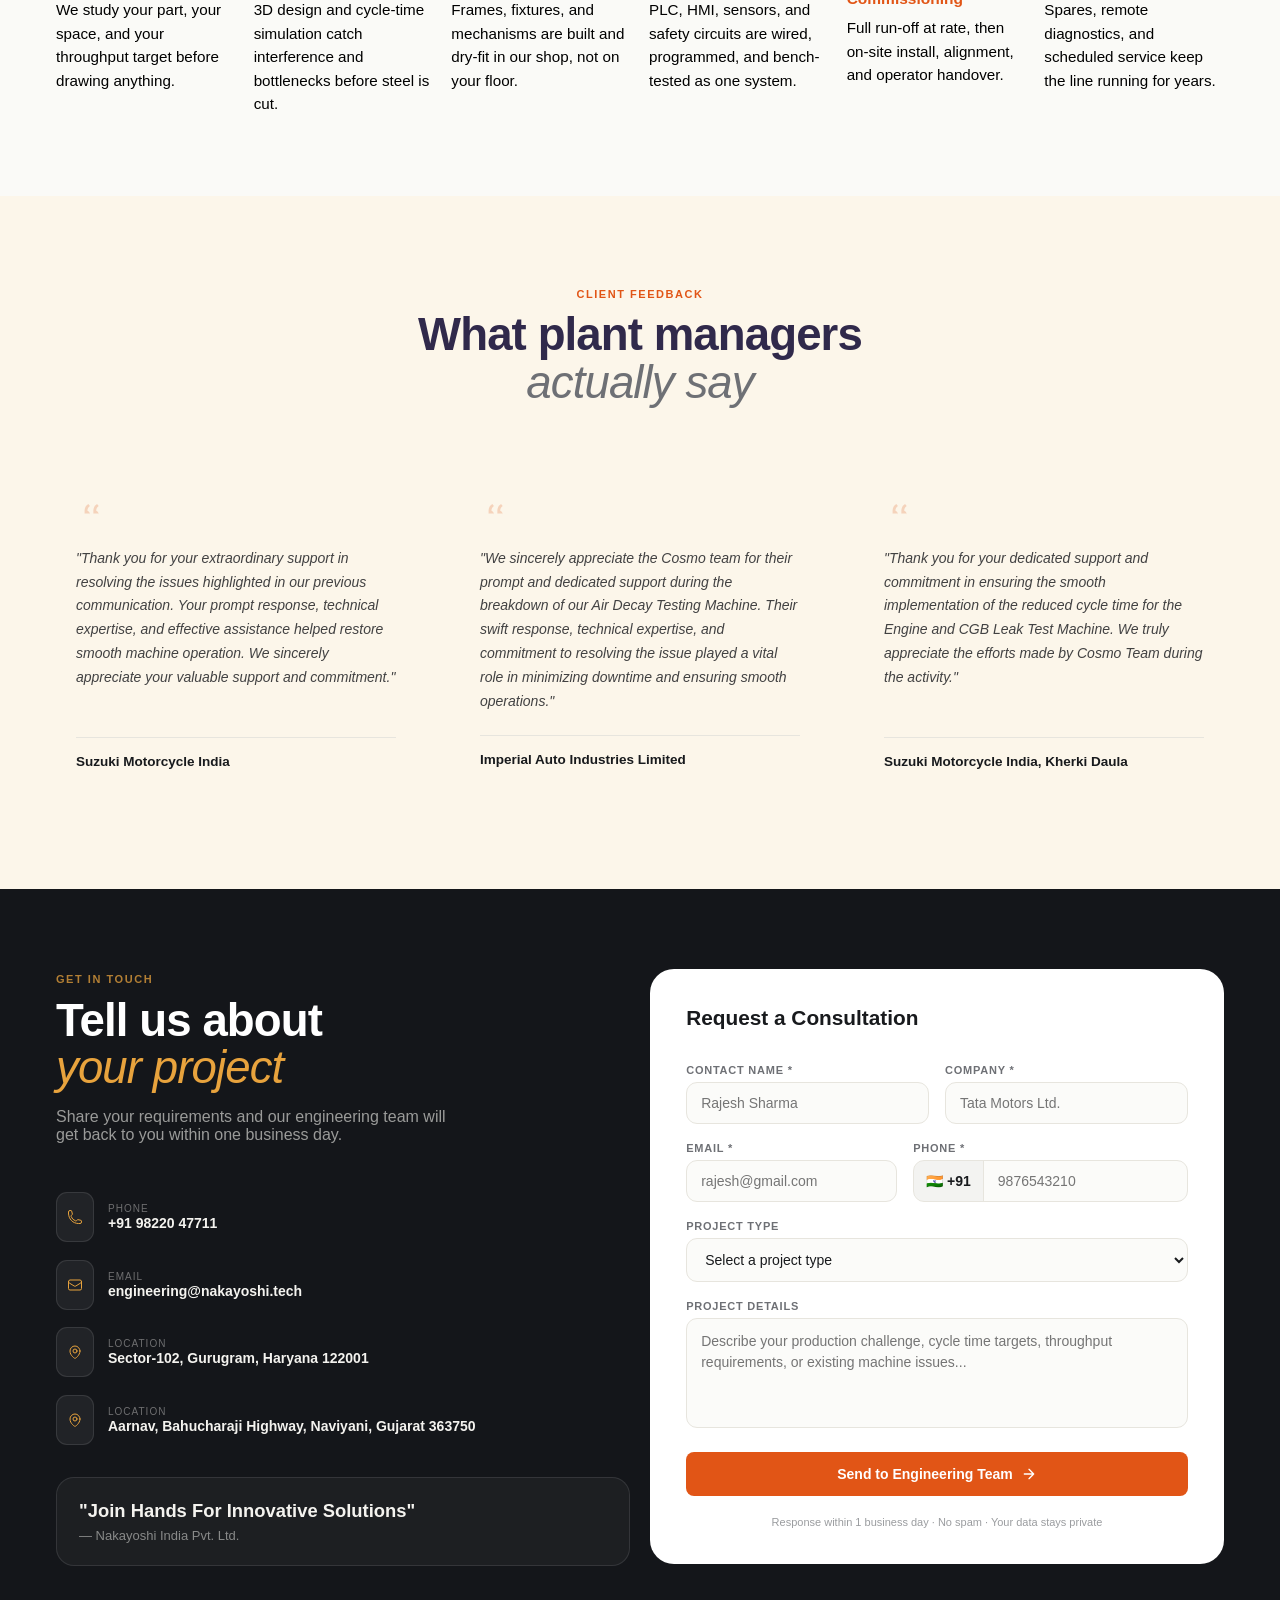
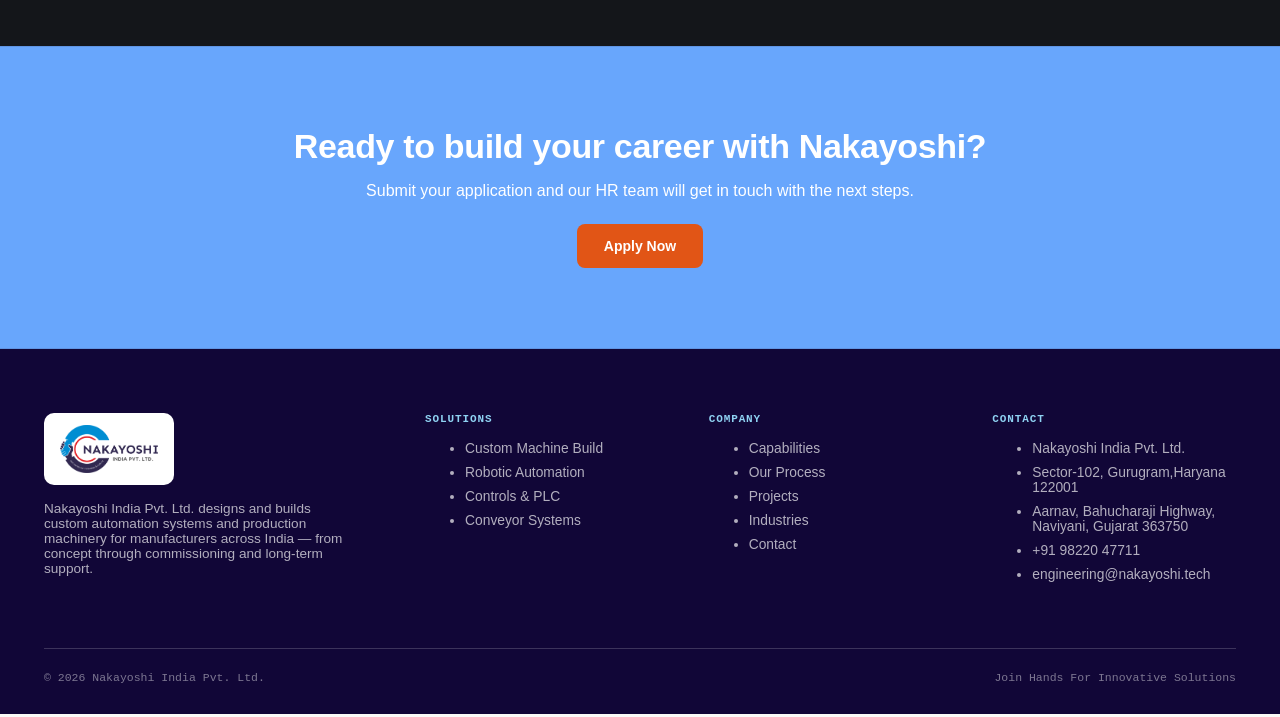
==== commit 921d6a3b: "d" ====
--- a/index.html
+++ b/index.html
@@ -117,7 +117,7 @@
   border-bottom:1px solid transparent;
 }
 .header{
-  background:rgba(250,250,247,.85);
+  background:rgba(250,250,247,.9);
   backdrop-filter:blur(14px);
   border-bottom-color:var(--border);
 }
@@ -152,18 +152,79 @@
 .nav-desktop a:hover::after{width:100%;}
 
 .header-cta{display:flex;}
-.menu-toggle{display:none;background:none;border:none;padding:6px;color:var(--fg);}
-.header:not(.scrolled) .menu-toggle{color:#fff;}
-.menu-toggle svg{width:26px;height:26px;}
-
-.nav-mobile{
-  display:none;flex-direction:column;gap:4px;padding:14px 24px 20px;
-  background:var(--bg);border-top:1px solid var(--border);
-}
-.nav-mobile a{padding:10px 4px;font-size:15px;font-weight:500;color:var(--fg);}
-.nav-mobile.open{display:flex;}
-
-/* ============ HERO ============ */
+.menu-toggle{
+    display:none;
+    background:none;
+    border:none;
+    cursor:pointer;
+    padding:8px;
+    color:#000;
+}
+
+.menu-toggle svg{
+    width:30px;
+    height:30px;
+}
+
+.nav-mobile{display:none;}
+
+@media (max-width:991px){
+
+    .nav-desktop,
+    .header-cta{
+        display:none !important;
+    }
+
+    .menu-toggle{
+        display:flex !important;
+        align-items:center;
+        justify-content:center;
+        width:44px;
+        height:44px;
+        margin-left:auto;
+        background:none;
+        border:none;
+        cursor:pointer;
+        z-index:1002;
+    }
+
+    .nav-mobile{
+        display:flex;
+        flex-direction:column;
+        position:fixed;
+        top:70px;
+        right:-100%;
+        width:280px;
+        height:calc(100vh - 70px);
+        background:#fff;
+        padding:20px;
+        gap:8px;
+        transition:right .35s ease;
+        box-shadow:-8px 0 25px rgba(0,0,0,.15);
+        z-index:1001;
+    }
+
+    .nav-mobile.open{right:0;}
+
+    .nav-mobile a{
+        padding:14px;
+        border-bottom:1px solid #eee;
+        font-size:16px;
+        color:#000;
+    }
+
+    .nav-mobile .btn{
+        width:100%;
+        margin-top:15px;
+        text-align:center;
+    }
+
+    .header-inner{
+        display:flex;
+        justify-content:space-between;
+        align-items:center;
+    }
+}/* ============ HERO ============ */
 .hero{position:relative;min-height:100vh;display:flex;flex-direction:column;justify-content:space-between;overflow:hidden;}
 .hero-bg{position:absolute;inset:0;z-index:0;}
 .hero-bg img,
@@ -416,6 +477,18 @@
   .foot-grid li a:hover{color:#fff;}
   .foot-about p{font-size:13.6px;color:var(--on-dark-mid);max-width:300px;margin:0;}
   .foot-bottom{border-top:1px solid var(--line-dark);padding-top:22px;display:flex;justify-content:space-between;font-family:var(--font-mono);font-size:11.5px;color:var(--on-dark-faint);flex-wrap:wrap;gap:10px;}
+
+
+.cta-band {
+    background: #1677ffa3;
+    border-top: 1px solid var(--line);
+    border-bottom: 1px solid var(--line);
+    text-align: center;
+}
+section {
+    padding: 80px 32px;
+}
+
 
   /* ---------- responsive ---------- */
   @media (max-width:980px){
@@ -468,14 +541,22 @@
      
       <a href="#industries">Industries</a>
       <a href="#contact">Contact</a>
-      <a href="careers.html">Careers</a>
+      <a href="#careers">Careers</a>
     </nav>
     <div class="header-cta">
       <a href="#contact" class="btn btn-primary btn-shimmer">Request Consultation</a>
     </div>
-    <button id="menu-toggle" class="menu-toggle" aria-label="Toggle menu">
-      <svg viewBox="0 0 24 24" fill="none" stroke="currentColor" stroke-width="1.5"><path stroke-linecap="round" stroke-linejoin="round" d="M3.75 6.75h16.5M3.75 12h16.5m-16.5 5.25h16.5"/></svg>
-    </button>
+     <button id="menu-toggle" class="menu-toggle" aria-label="Toggle menu">
+    <svg id="menu-icon"
+         viewBox="0 0 24 24"
+         fill="none"
+         stroke="currentColor"
+         stroke-width="2">
+        <path stroke-linecap="round"
+              stroke-linejoin="round"
+              d="M3 6h18M3 12h18M3 18h18"/>
+    </svg>
+</button>
   </div>
   <nav id="nav-mobile" class="nav-mobile">
     <a href="#solutions">Solutions</a>
@@ -872,6 +953,17 @@
   </div>
 </section>
 
+
+<section id="careers"class="cta-band">
+  <div class="wrap">
+    <h2 style="color: white;">Ready to build your career with Nakayoshi?</h2>
+    <p style="color: white;">Submit your application and our HR team will get in touch with the next steps.</p>
+   <div style="display: flex;justify-content: center;">
+   <a href="careers.html" class="btn btn-primary btn-shimmer" style="text-align:center;margin-top:8px;">Apply Now</a>
+   </div>
+  </div>
+</section>
+
 <!-- FOOTER -->
 
 <footer>
@@ -940,15 +1032,46 @@
   onScroll();
   window.addEventListener('scroll', onScroll, { passive: true });
 
-  /* Mobile menu toggle */
-  const menuToggle = document.getElementById('menu-toggle');
-  const navMobile = document.getElementById('nav-mobile');
-  menuToggle.addEventListener('click', () => {
-    navMobile.classList.toggle('open');
-  });
-  navMobile.querySelectorAll('a').forEach(link => {
-    link.addEventListener('click', () => navMobile.classList.remove('open'));
-  });
+ const menuToggle = document.getElementById("menu-toggle");
+const navMobile = document.getElementById("nav-mobile");
+const menuIcon = document.getElementById("menu-icon");
+
+menuToggle.addEventListener("click", () => {
+
+    navMobile.classList.toggle("open");
+
+    if(navMobile.classList.contains("open")){
+
+        menuIcon.innerHTML = `
+        <path stroke-linecap="round"
+              stroke-linejoin="round"
+              d="M18 6L6 18M6 6l12 12"/>`;
+
+    }else{
+
+        menuIcon.innerHTML = `
+        <path stroke-linecap="round"
+              stroke-linejoin="round"
+              d="M3 6h18M3 12h18M3 18h18"/>`;
+
+    }
+
+});
+
+navMobile.querySelectorAll("a").forEach(link => {
+
+    link.addEventListener("click", () => {
+
+        navMobile.classList.remove("open");
+
+        menuIcon.innerHTML = `
+        <path stroke-linecap="round"
+              stroke-linejoin="round"
+              d="M3 6h18M3 12h18M3 18h18"/>`;
+
+    });
+
+});
 
   /* Scroll reveal animation */
   const revealEls = document.querySelectorAll('.animate-on-scroll');
@@ -1098,5 +1221,12 @@
 
 });
 </script>
+<script>
+const menuToggle=document.getElementById("menu-toggle");
+const navMobile=document.getElementById("nav-mobile");
+if(menuToggle&&navMobile){
+ menuToggle.addEventListener("click",()=>navMobile.classList.toggle("open"));
+}
+</script>
 </body>
 </html>
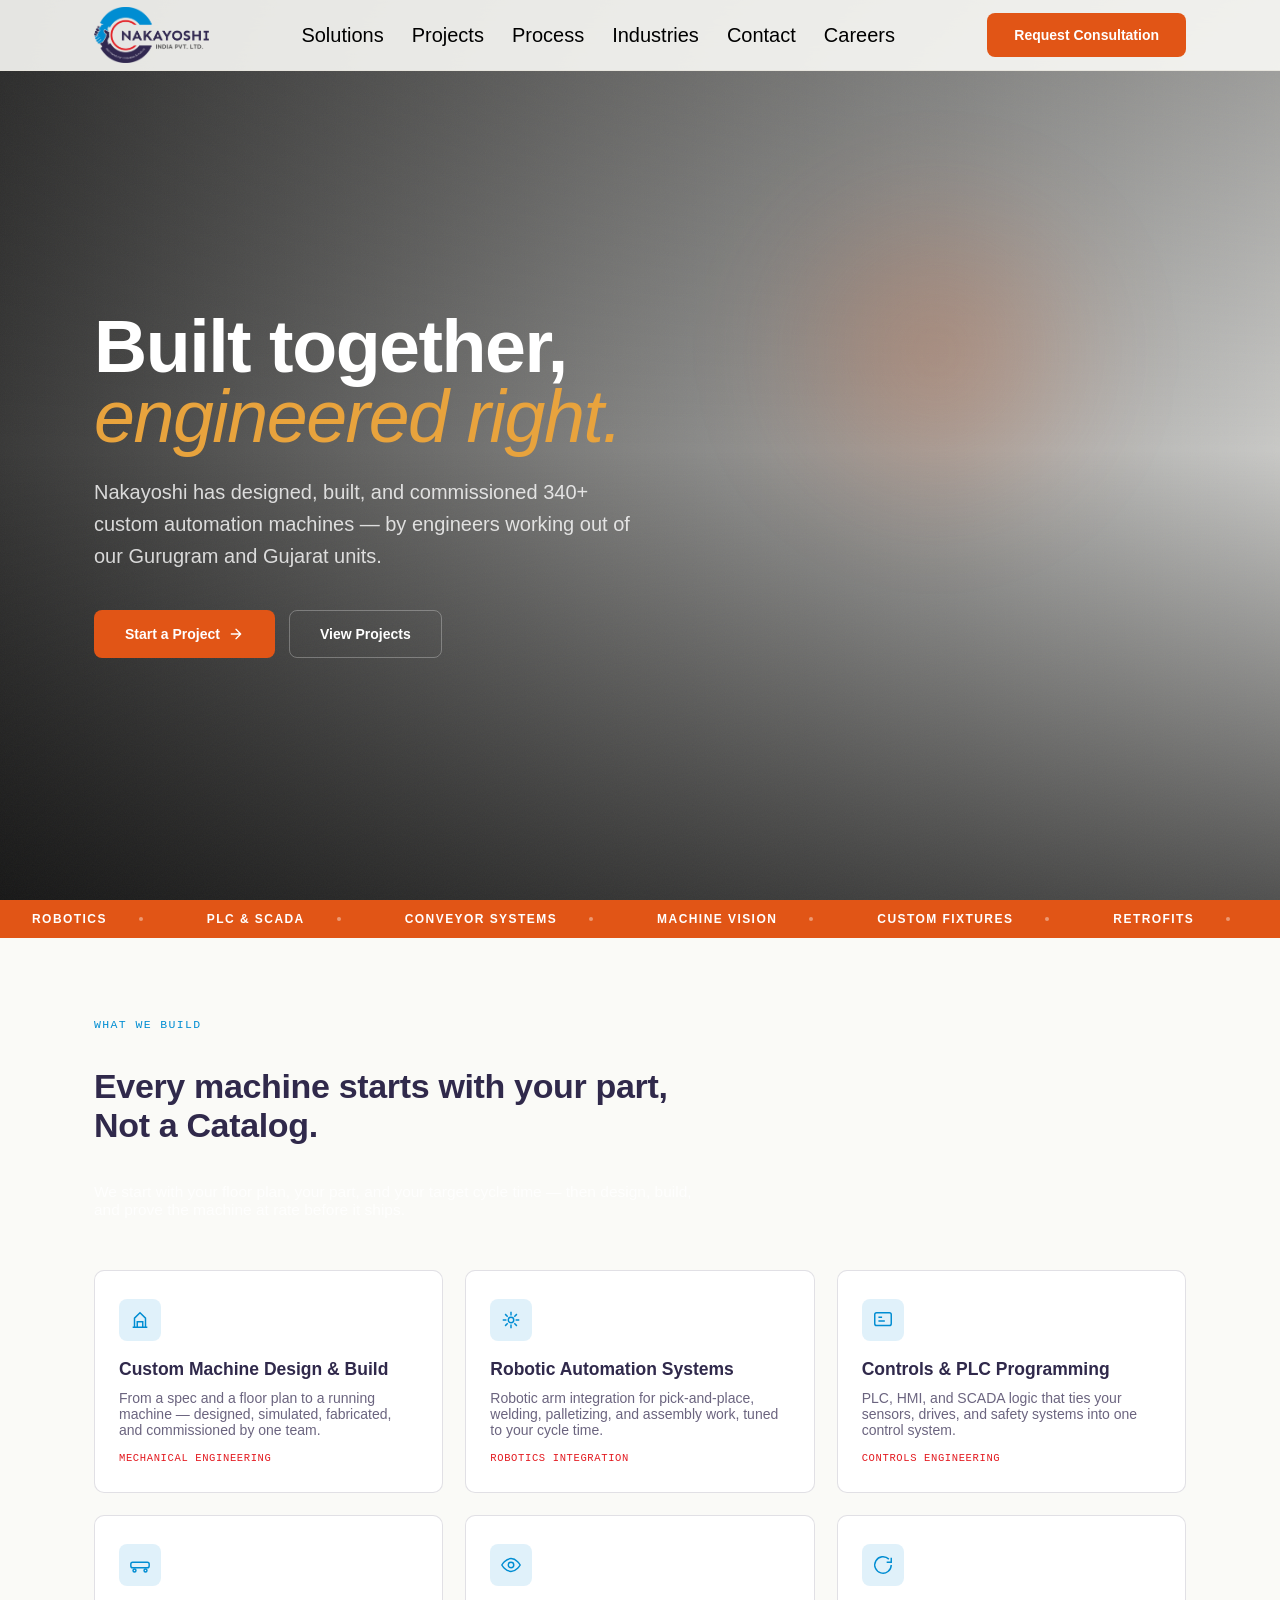
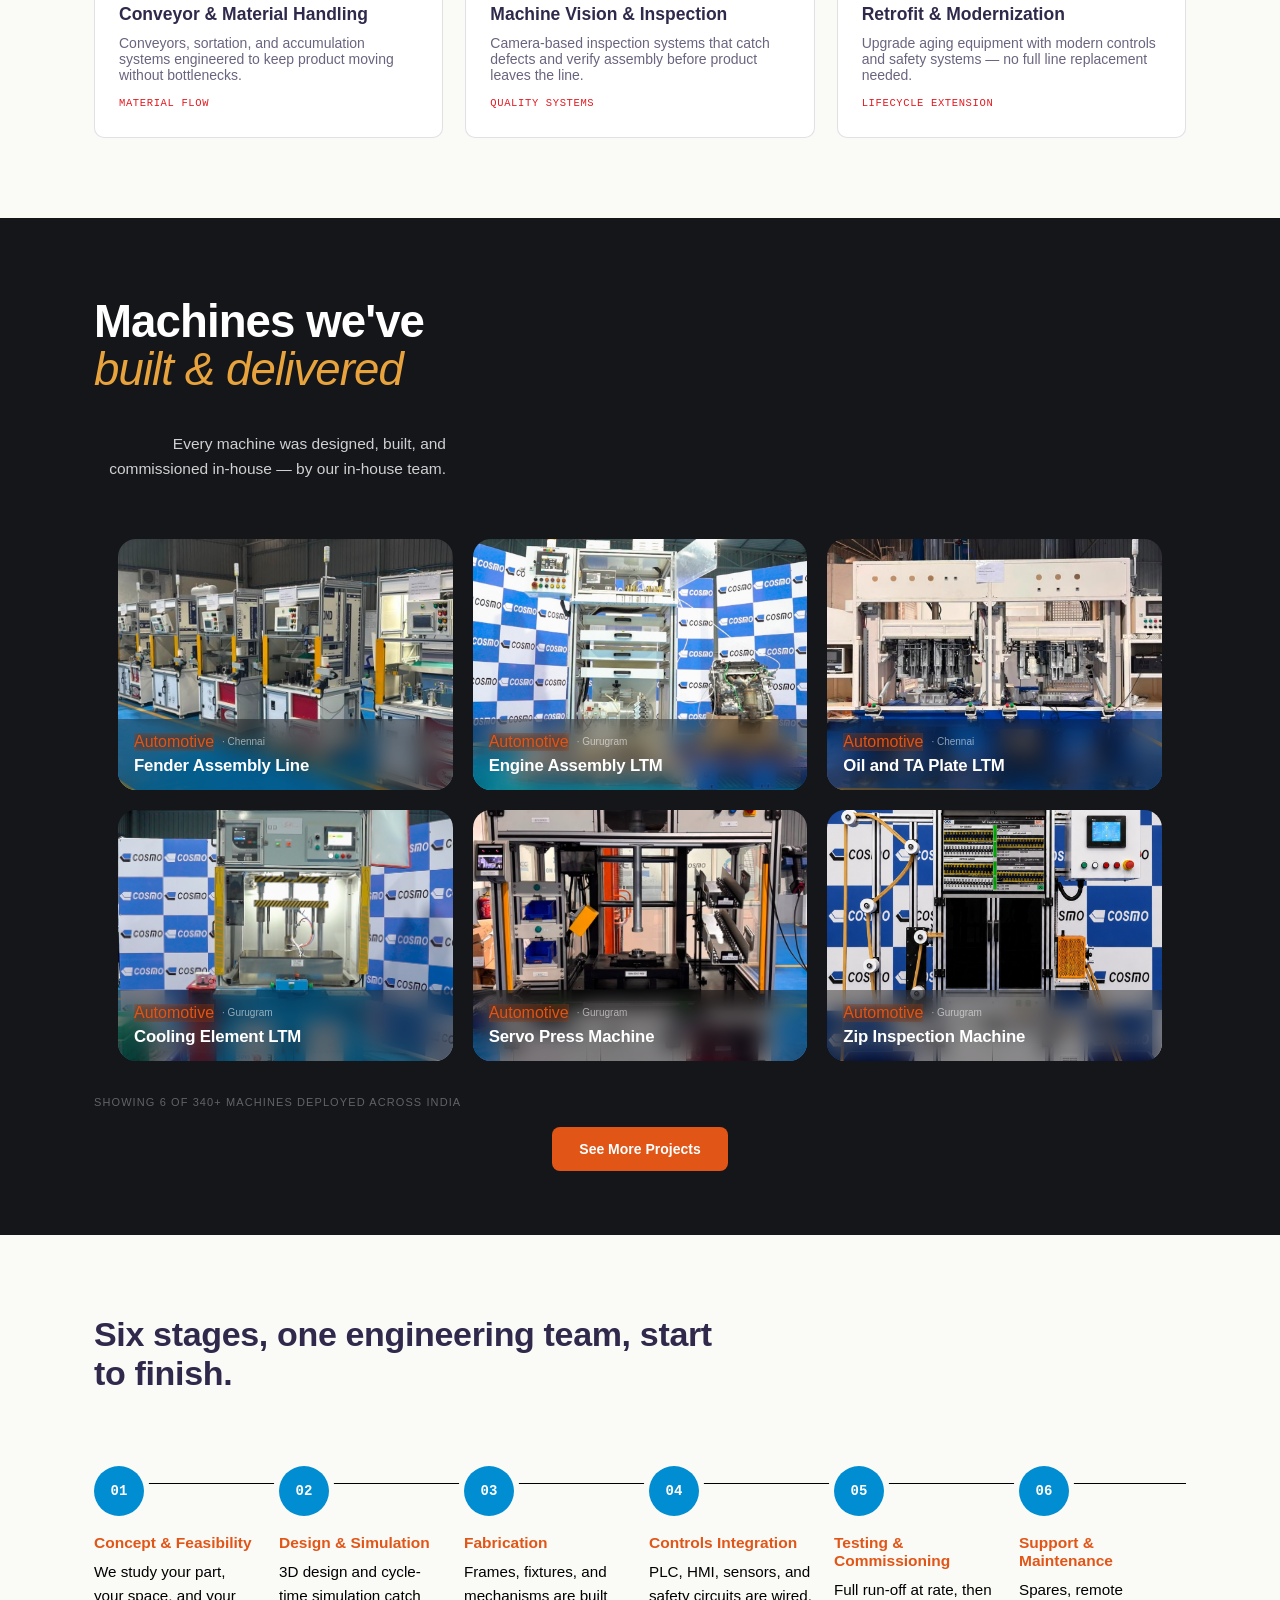
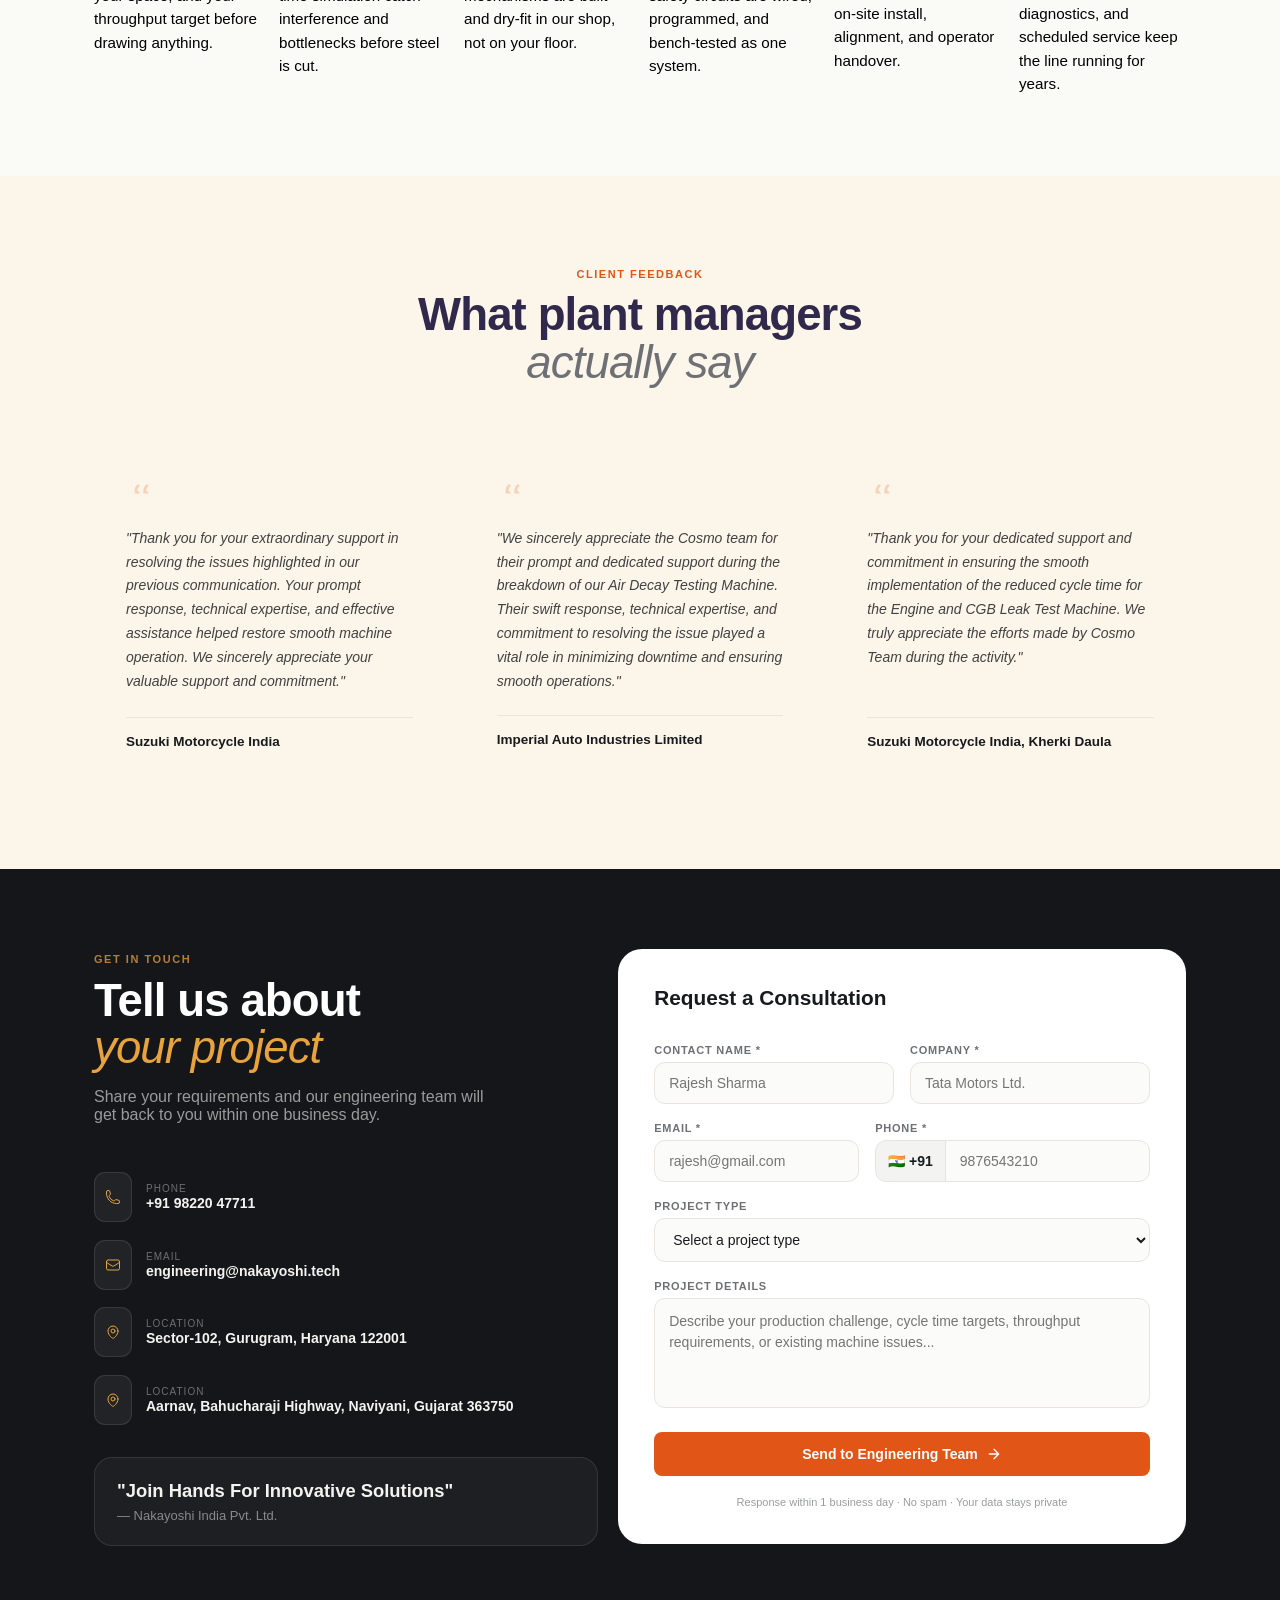
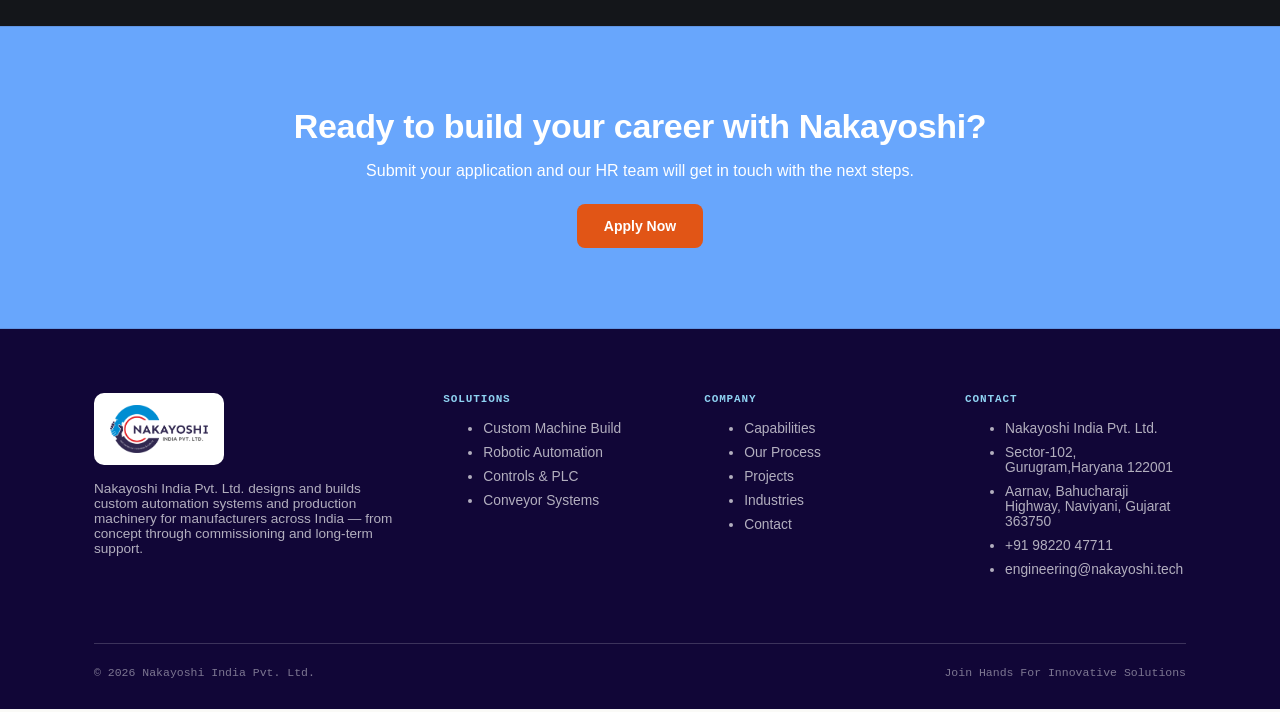
==== commit 4505f401: "mobille" ====
--- a/index.html
+++ b/index.html
@@ -490,36 +490,142 @@
 }
 
 
-  /* ---------- responsive ---------- */
-  @media (max-width:980px){
-    .hero .wrap{grid-template-columns:1fr;}
-    .hero-art{order:-1;}
+  /* ==================================================================
+     RESPONSIVE BREAKPOINTS
+     Mobile:            up to 575px
+     Large mobile:      576px – 767px
+     Tablet:            768px – 991px
+     Small laptop:      992px – 1199px
+     Laptop / desktop:  1200px – 1439px  (default / base styles above)
+     Large screens:     1440px and up
+     ================================================================== */
+
+  /* ---------- 1440px and up: large / big screens ---------- */
+  @media (min-width:1440px){
+    :root{ --wrap:1360px; }
+    .hero-title{font-size:clamp(3.4rem,5.5vw,5.4rem);}
+    .hero-desc{font-size:1.3rem;}
+    .solutions-grid{gap:26px;}
+    .projects-grid{gap:24px;}
+    section{padding:110px 0;}
+  }
+
+  /* ---------- 1200px – 1439px: standard laptop / desktop ---------- */
+  @media (max-width:1439px){
+    :root{ --wrap:1140px; }
+  }
+
+  /* ---------- 992px – 1199px: small laptop ---------- */
+  @media (max-width:1199px){
+    :root{ --wrap:960px; }
+    .hero-title{font-size:clamp(2.4rem,6vw,3.8rem);}
+    section{padding:84px 0;}
+    .solutions-grid{gap:18px;}
+    .sol-card{padding:24px 20px;}
+    .process-track{gap:14px;}
+    .process-step h4{font-size:14.5px;}
+    .process-step p{font-size:13.8px;}
+    .stats-panel-grid{gap:1.2rem;}
+    .foot-grid{grid-template-columns:1.2fr 1fr 1fr 1fr;gap:28px;}
+  }
+
+  /* ---------- 768px – 991px: tablets ---------- */
+  @media (max-width:991px){
+    :root{ --wrap:720px; }
+    section{padding:72px 0;}
+
+    .hero{min-height:auto;padding-bottom:0;}
+    .hero-title{font-size:clamp(2.4rem,7vw,3.4rem);}
+    .hero-desc{font-size:1.05rem;max-width:100%;}
+    .hero-actions{width:100%;}
+    .hero-actions .btn{flex:1 1 auto;justify-content:center;}
+
+    .hero-stats-inner{grid-template-columns:repeat(2,1fr);row-gap:16px;}
+    .stat-item{border-right:none;border-bottom:1px solid rgba(255,255,255,.1);padding-bottom:12px;}
+    .stat-item:nth-child(2n){border-right:none;}
+    .stat-item:nth-last-child(-n+2){border-bottom:none;}
+
     .solutions-grid{grid-template-columns:repeat(2,1fr);}
-    .process-list{grid-template-columns:repeat(3,1fr);}
-    .process-step{border-bottom:1px solid var(--line);padding-bottom:22px;}
-    .stats-strip{grid-template-columns:repeat(2,1fr);}
-    .stat{border-bottom:1px solid var(--line-dark);}
-    .adv-grid{grid-template-columns:repeat(2,1fr);}
-    .industry-row{grid-template-columns:repeat(3,1fr);}
-    .projects-grid{grid-template-columns:repeat(2,1fr);}
-    .testi-grid{grid-template-columns:1fr;}
-    .cta-section{grid-template-columns:1fr;padding:36px;}
-    .foot-grid{grid-template-columns:1fr 1fr;}
-    .nav-links{display:none;}
-    .burger{display:flex;}
-  }
-  @media (max-width:600px){
-    h1{font-size:36px;}
-    .readout-strip{grid-template-columns:repeat(2,1fr);}
-    .readout:nth-child(2){border-right:none;}
+
+    .section-head{flex-direction:column;align-items:flex-start;}
+    .section-note.right{text-align:left;}
+
+    .process-track{grid-template-columns:repeat(3,1fr);row-gap:32px;}
+    .process-line::before{display:none;}
+
+    .stats-panel-grid{grid-template-columns:repeat(2,1fr);row-gap:1.6rem;}
+
+    .grid-2.industries-grid{grid-template-columns:1fr;gap:36px;}
+    .grid-2.contact-grid{grid-template-columns:1fr;gap:36px;}
+
+    .grid-3{grid-template-columns:repeat(2,1fr);}
+
+    .foot-grid{grid-template-columns:1fr 1fr;row-gap:32px;}
+  }
+
+  /* ---------- 576px – 767px: large phones / small tablets ---------- */
+  @media (max-width:767px){
+    :root{ --wrap:100%; }
+    .wrap,.wrap2{padding:0 20px;}
+    section{padding:60px 0;}
+
+    h2{font-size:28px;}
+    .section-title{font-size:clamp(1.7rem,7vw,2.2rem);}
+
+    .hero-content{padding:1.5rem 20px;}
+    .hero-title{font-size:clamp(2.1rem,9vw,2.8rem);}
+    .hero-desc{font-size:1rem;}
+    .hero-actions{flex-direction:column;}
+    .hero-actions .btn{width:100%;}
+
     .solutions-grid{grid-template-columns:1fr;}
     .projects-grid{grid-template-columns:1fr;}
-    .process-list{grid-template-columns:1fr 1fr;}
-    .field-row{grid-template-columns:1fr;}
-    .foot-grid{grid-template-columns:1fr;}
-    .status-bar .contact-line{display:none;}
-    section{padding:64px 0;}
-  }
+
+    .process-track{grid-template-columns:repeat(2,1fr);row-gap:28px;}
+
+    .stats-panel{padding:2rem 1.4rem;}
+    .stats-panel-grid{grid-template-columns:repeat(2,1fr);}
+
+    .grid-3{grid-template-columns:1fr;}
+
+    .form-row{grid-template-columns:1fr;}
+
+    .foot-grid{grid-template-columns:1fr;gap:30px;}
+    .foot-bottom{flex-direction:column;text-align:center;}
+  }
+
+  /* ---------- up to 575px: mobile phones ---------- */
+  @media (max-width:575px){
+    section{padding:48px 0;}
+    .wrap,.wrap2{padding:0 16px;}
+
+    h2{font-size:24px;}
+    .hero-title{font-size:clamp(1.9rem,10vw,2.4rem);line-height:1.05;}
+    .hero-desc{font-size:.95rem;}
+    .hero-badge{font-size:10px;padding:6px 12px;}
+
+    .hero-stats-inner{grid-template-columns:1fr 1fr;padding:16px 16px;}
+    .stat-num{font-size:1.15rem;}
+    .stat-label{font-size:9.5px;}
+
+    .ticker-item{font-size:11px;padding:0 20px;}
+
+    .process-track{grid-template-columns:1fr;row-gap:24px;}
+    .process-step .step-num{width:42px;height:42px;font-size:12.5px;}
+
+    .stats-panel-grid{grid-template-columns:1fr 1fr;gap:1rem;}
+    .stat-item .stat-num{font-size:1.1rem;}
+
+    .testi-card{padding:22px;}
+
+    .form-card{padding:1.4rem;}
+    .contact-icon{width:34px;height:44px;}
+
+    .cta-band h2{font-size:22px;}
+
+    .foot-logo-badge img{height:38px;}
+  }
+
 @media (prefers-reduced-motion: reduce){
   *{animation-duration:.01ms !important;animation-iteration-count:1 !important;transition-duration:.01ms !important;}
 }
@@ -564,6 +670,7 @@
     <a href="#projects">Projects</a>
     <a href="#industries">Industries</a>
     <a href="#contact">Contact</a>
+    <a href="#careers">Careers</a>
     <a href="#contact" class="btn btn-primary btn-shimmer" style="text-align:center;margin-top:8px;">Request Consultation</a>
   </nav>
 </header>
@@ -1221,12 +1328,5 @@
 
 });
 </script>
-<script>
-const menuToggle=document.getElementById("menu-toggle");
-const navMobile=document.getElementById("nav-mobile");
-if(menuToggle&&navMobile){
- menuToggle.addEventListener("click",()=>navMobile.classList.toggle("open"));
-}
-</script>
 </body>
 </html>
